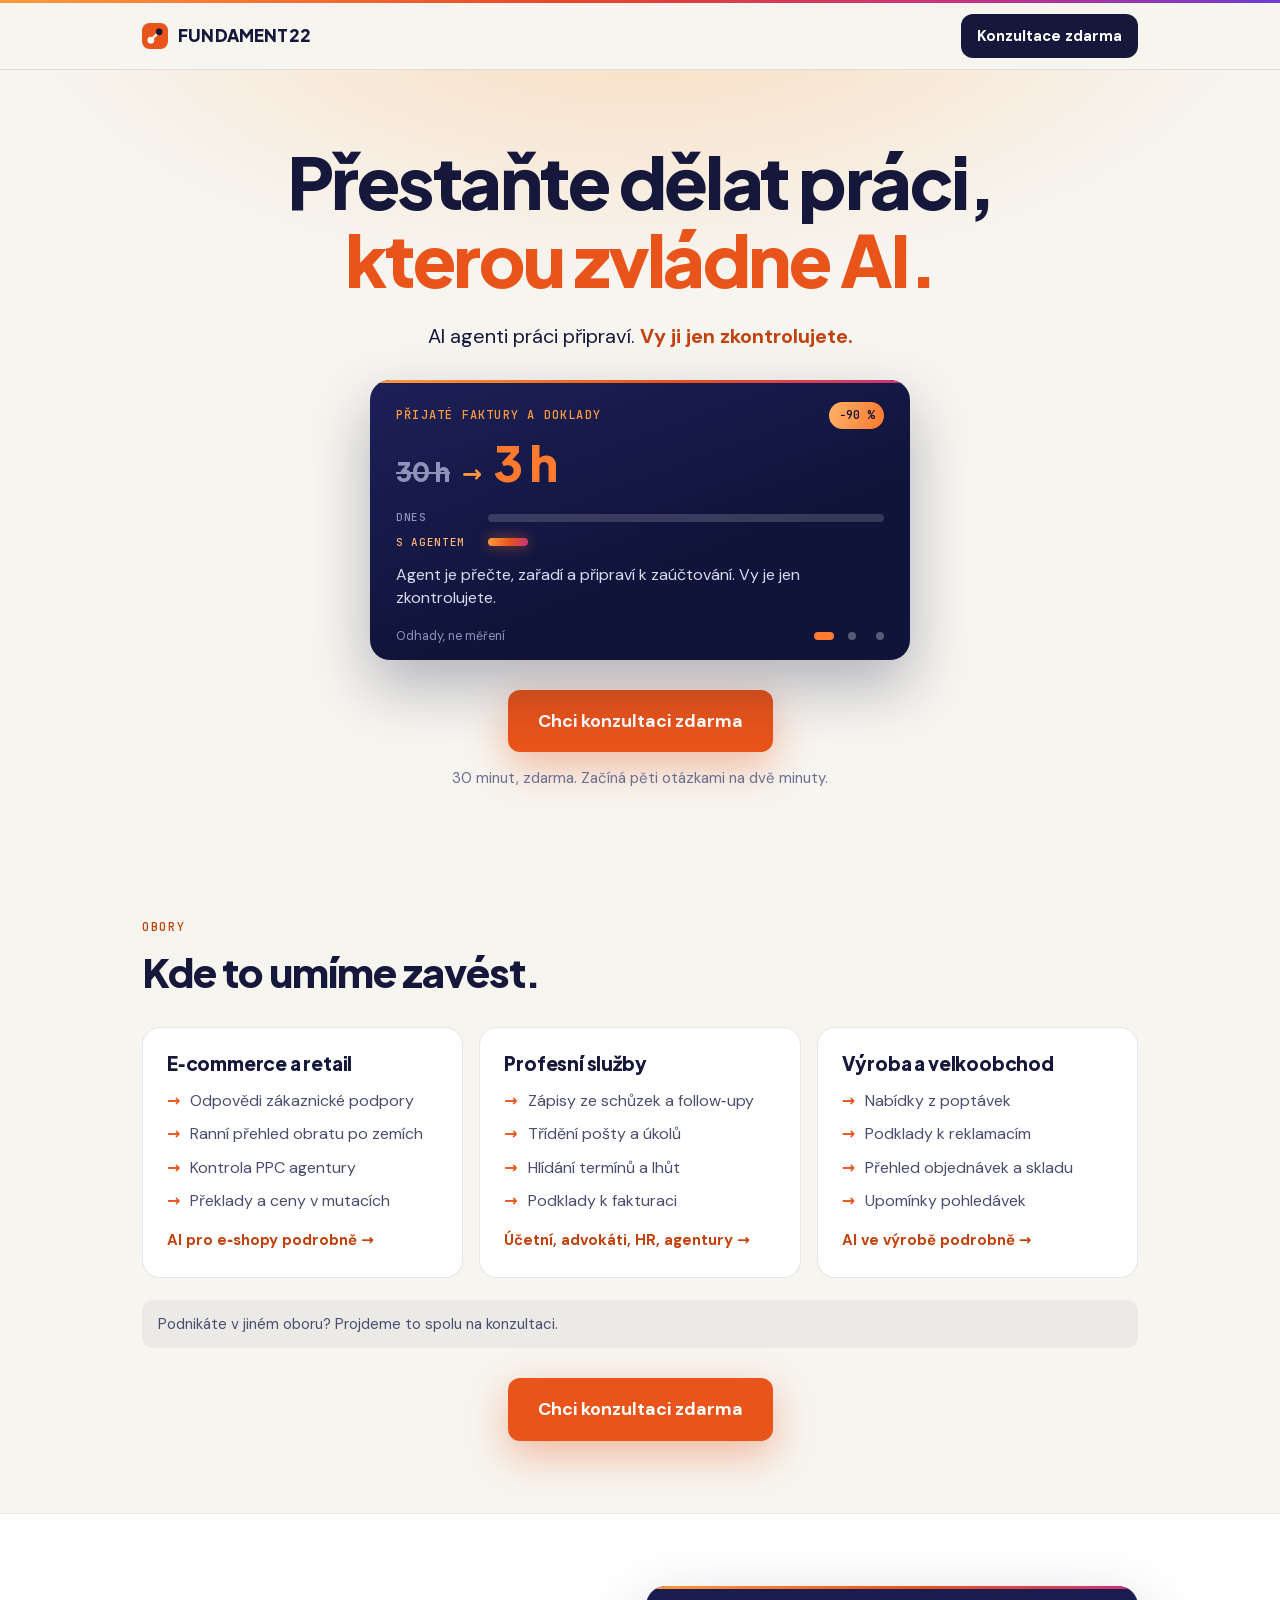
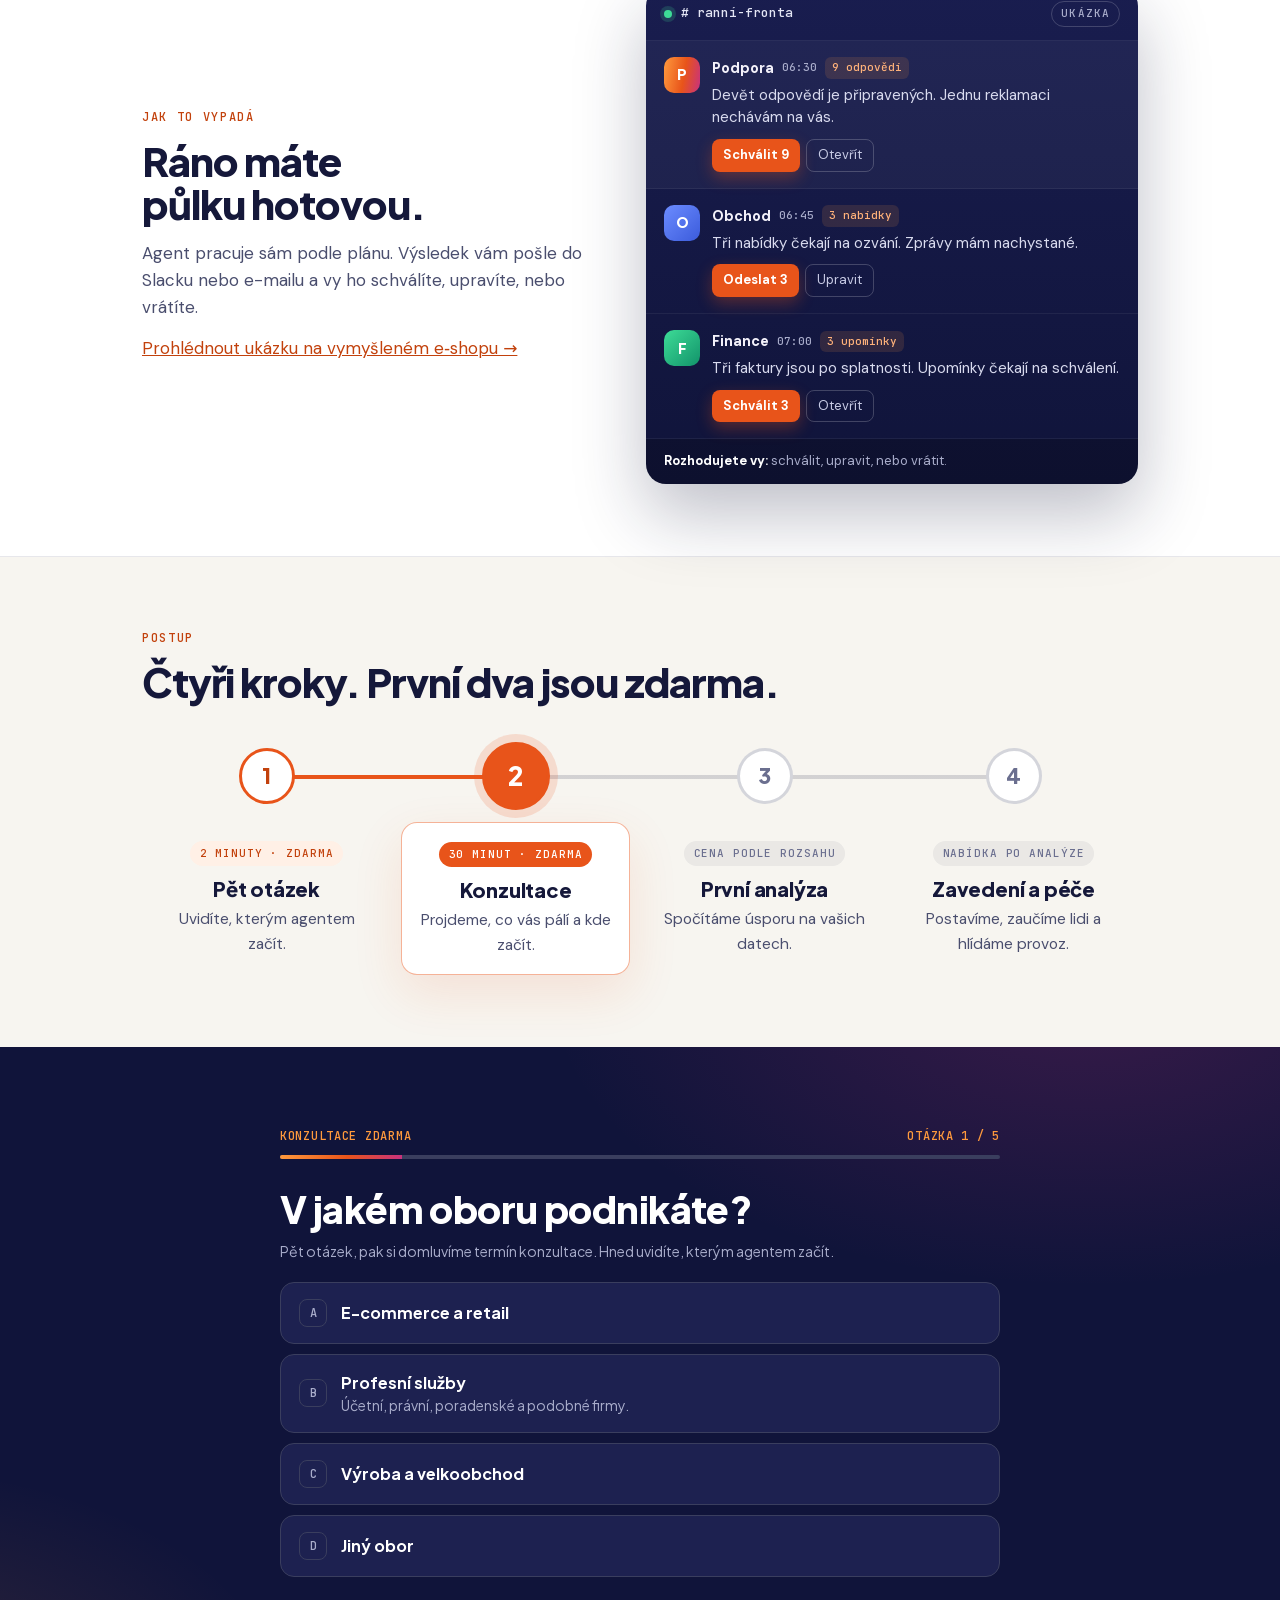
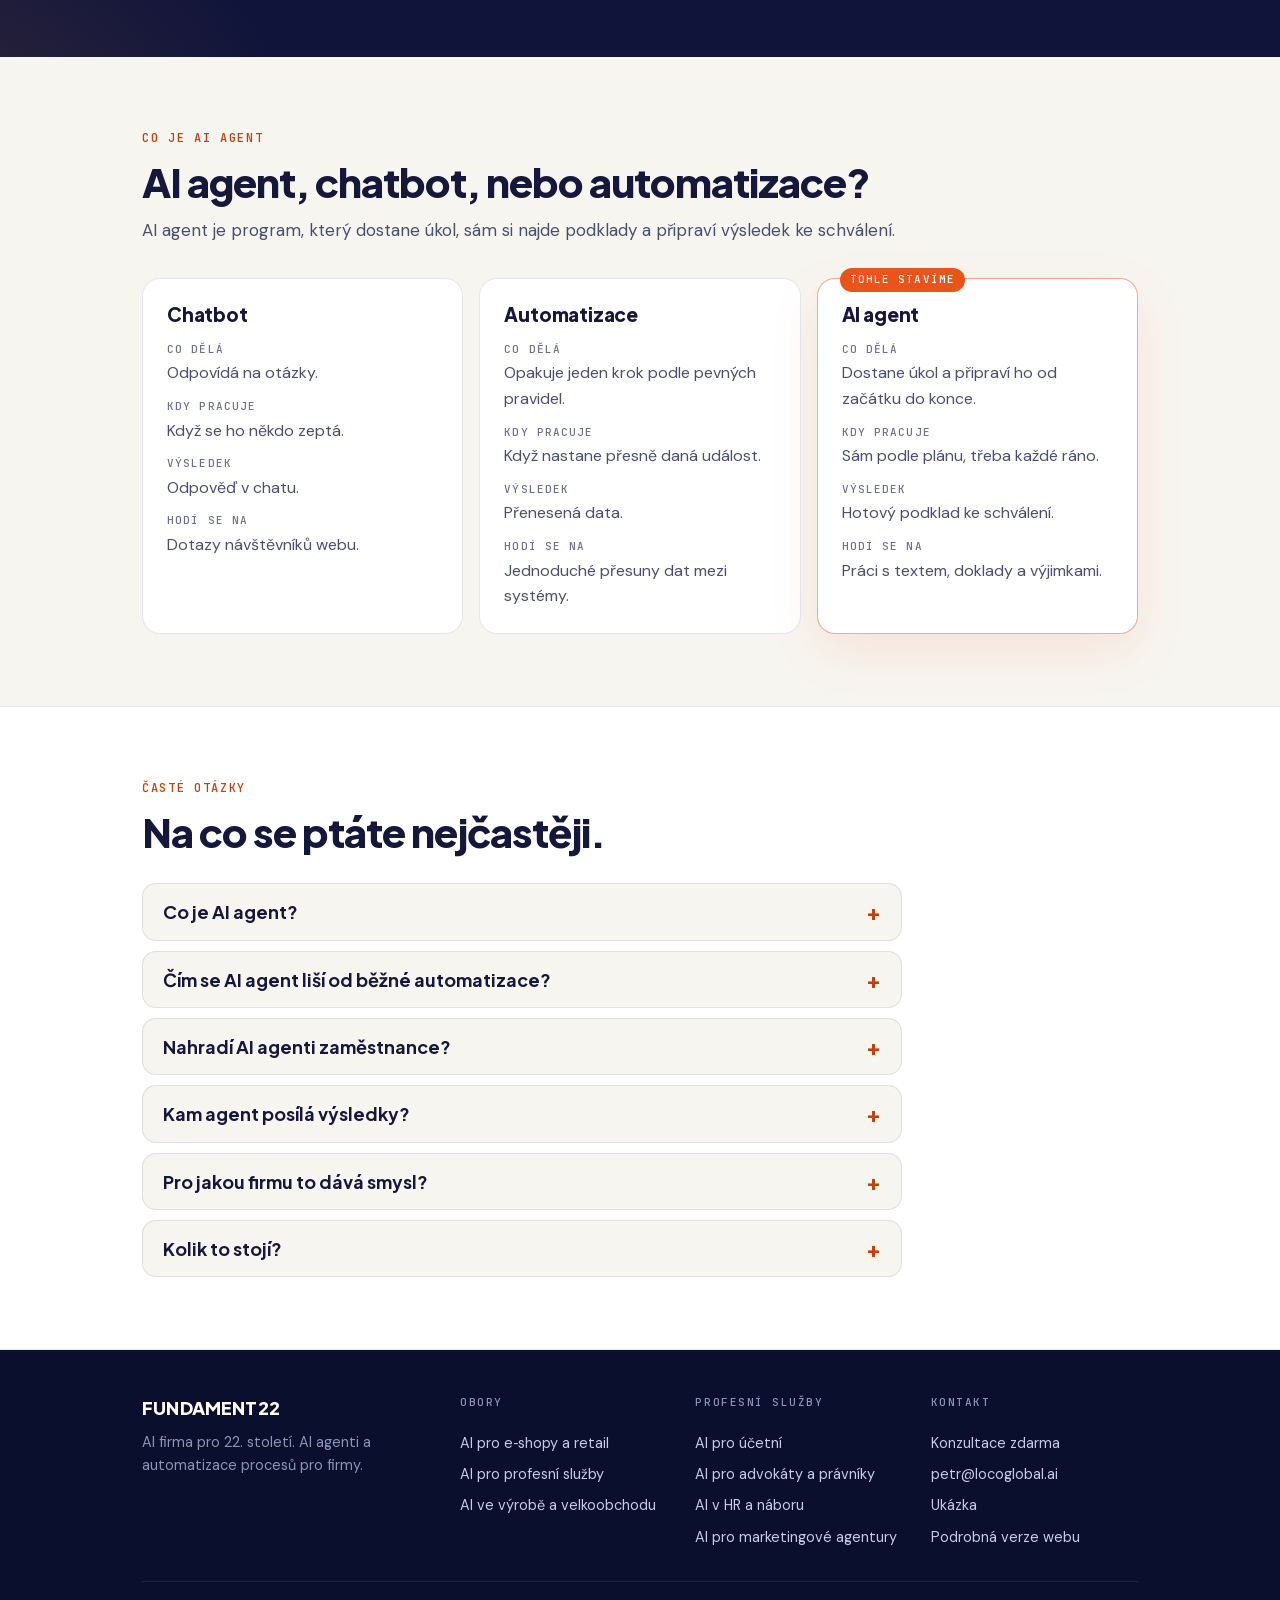
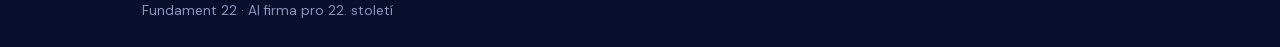
==== start/index.html @ 8aad5857 "start: hezčí box úspor, srovnání a časté otázky, vícesloupcová patička, bez poznámky u postupu Co-Au" ====
<!doctype html>
<html lang="cs">
<head>
<meta charset="utf-8">
<meta name="viewport" content="width=device-width, initial-scale=1">
<title>AI pro firmy: AI agenti a automatizace procesů | Fundament 22</title>
<meta name="description" content="Zavedeme AI do vaší firmy. AI agenti připraví doklady, odpovědi zákazníkům, reporty a upomínky, vy jen schvalujete. Konzultace 30 minut zdarma.">
<meta name="keywords" content="AI pro firmy, AI agenti, AI agenti pro firmy, AI automatizace, automatizace procesů, automatizace firemních procesů, zavedení AI do firmy, implementace AI, AI asistent, AI konzultace, umělá inteligence pro firmy">
<meta name="robots" content="noindex, nofollow">
<link rel="canonical" href="https://adamku8.github.io/fundament22/start/">
<meta property="og:type" content="website">
<meta property="og:locale" content="cs_CZ">
<meta property="og:site_name" content="Fundament 22">
<meta property="og:title" content="Přestaňte dělat práci, kterou zvládne AI — Fundament 22">
<meta property="og:description" content="Pět otázek a uvidíte tři agenty, kteří by u vás mohli běžet první. Konzultace 30 minut zdarma.">
<meta property="og:url" content="https://adamku8.github.io/fundament22/start/">
<meta property="og:image" content="https://adamku8.github.io/fundament22/assets/og-start.png">
<meta property="og:image:width" content="1200">
<meta property="og:image:height" content="630">
<meta name="twitter:card" content="summary_large_image">
<meta name="theme-color" content="#F7F5F0">
<link rel="icon" href="../assets/favicon.svg" type="image/svg+xml">
<link rel="apple-touch-icon" href="../assets/apple-touch-icon.png">
<link rel="preload" href="../assets/fonts/PlusJakartaSans-latin-ext-4.woff2" as="font" type="font/woff2" crossorigin>
<link rel="stylesheet" href="../assets/fonts.css">
<script type="application/ld+json">
{"@context":"https://schema.org","@graph":[
{"@type":"WebPage","name":"Fundament 22 — rutinu udělají AI agenti, vy schvalujete","url":"https://adamku8.github.io/fundament22/start/","inLanguage":"cs","isPartOf":{"@type":"WebSite","name":"Fundament 22","url":"https://adamku8.github.io/fundament22/"}},
{"@type":"Service","name":"AI agenti pro firmy","description":"Zapsané know-how firmy a AI agenti, kteří připravují práci ke schválení.","areaServed":"CZ","provider":{"@type":"Organization","name":"Fundament 22"},"offers":{"@type":"Offer","name":"Úvodní konzultace 30 minut","price":"0","priceCurrency":"CZK"}}
]}
</script>
<style>
:root{--bg:#F7F5F0;--ink:#15183A;--ink2:#4A4E6E;--ink3:#6B6F8F;--line:rgba(21,24,58,.10);--or:#E8541A;--or2:#C2410C;--dark:#10143A;--card:#fff;
--disp:'Plus Jakarta Sans',system-ui,sans-serif;--mono:'JetBrains Mono',ui-monospace,monospace;--grad:linear-gradient(100deg,#FF9A3D,#E8541A 55%,#C8327E)}
*{box-sizing:border-box}
html{scroll-behavior:smooth;-webkit-text-size-adjust:100%}
body{margin:0;background:var(--bg);color:var(--ink);font-family:'DM Sans',system-ui,sans-serif;font-size:17px;line-height:1.6;-webkit-font-smoothing:antialiased}
a{color:var(--or2)}
.wrap{max-width:1040px;margin:0 auto;padding:0 22px}
.eyebrow{font-family:var(--mono);font-size:12px;letter-spacing:.14em;text-transform:uppercase;color:var(--or2);margin:0 0 12px}
h1,h2,h3{font-family:var(--disp);font-weight:800;letter-spacing:-.025em;line-height:1.08;margin:0;text-wrap:balance}
h1{font-size:clamp(36px,6.4vw,64px)}
h2{font-size:clamp(28px,4vw,40px)}
h3{font-size:19px;letter-spacing:-.01em;line-height:1.25}
p{margin:0}
.top{position:sticky;top:0;z-index:20;background:rgba(247,245,240,.86);backdrop-filter:blur(14px);-webkit-backdrop-filter:blur(14px);border-bottom:1px solid var(--line)}
.top::before{content:"";display:block;height:3px;background:linear-gradient(90deg,#FF9A3D,#E8442A 45%,#C8327E 75%,#6D3BD6)}
.top .wrap{display:flex;align-items:center;justify-content:space-between;gap:12px;padding-top:11px;padding-bottom:11px}
.logo{display:flex;align-items:center;gap:10px;text-decoration:none;color:var(--ink);font-family:var(--disp);font-weight:800;font-size:17px;letter-spacing:.01em;white-space:nowrap}
.logo .ai{color:var(--or)}
.top .btn{white-space:nowrap}
@media(max-width:420px){.logo{font-size:15px;gap:8px}.top .btn.sm{padding:9px 13px;font-size:14px}}
@media(max-width:375px){.logo{font-size:14px;gap:7px}.logo svg{width:23px;height:23px}.top .btn.sm{padding:8px 11px;font-size:13.5px}}
@media(max-width:340px){.logo{font-size:13px}.logo svg{display:none}}
.btn{display:inline-block;font-family:inherit;font-weight:700;font-size:16px;text-decoration:none;border-radius:12px;padding:14px 22px;background:var(--or);color:#fff;box-shadow:0 10px 30px rgba(232,84,26,.28);transition:transform .2s,box-shadow .2s}
.btn:hover{transform:translateY(-2px);box-shadow:0 14px 40px rgba(232,84,26,.38);color:#fff}
.btn.sm{padding:10px 16px;font-size:15px;box-shadow:none;background:var(--ink)}
.btn.ghost{background:#fff;color:var(--ink);box-shadow:none;border:1px solid rgba(21,24,58,.16)}
a:focus-visible,button:focus-visible{outline:2px solid var(--or);outline-offset:3px;border-radius:8px}
section{padding:72px 0}
.hero{padding:72px 0 56px;text-align:center}
.hero h1 span{color:var(--or)}
.hero .lead{max-width:640px;margin:22px auto 0;font-size:19px;color:var(--ink2)}
.cta{display:flex;flex-wrap:wrap;gap:12px;justify-content:center;margin-top:30px}
.pills{display:flex;flex-wrap:wrap;gap:8px 22px;justify-content:center;list-style:none;padding:0;margin:26px 0 0;font-size:14.5px;color:var(--ink3)}
.pills li::before{content:"●";color:var(--or);font-size:9px;margin-right:8px;vertical-align:2px}
.split{display:grid;gap:36px;align-items:center}
@media(min-width:860px){.split{grid-template-columns:1fr 1.05fr}}
.sub{margin-top:14px;color:var(--ink2)}
.white{background:#fff;border-top:1px solid var(--line);border-bottom:1px solid var(--line)}
.queue{position:relative;background:linear-gradient(180deg,#191D4F,#10143A);color:#F3F1FA;border-radius:20px;overflow:hidden;box-shadow:0 30px 70px rgba(21,24,58,.28)}
.queue::before{content:"";position:absolute;inset:0 0 auto 0;height:3px;background:var(--grad)}
.queue .qh{display:flex;justify-content:space-between;align-items:center;gap:10px;padding:15px 18px 13px;border-bottom:1px solid rgba(255,255,255,.08);font-size:13px;color:#A9ADCB}
.queue .ch{display:flex;align-items:center;gap:9px;font-family:var(--mono);color:#E4E6F5}
.queue .ch i{width:8px;height:8px;border-radius:50%;background:#3DDC97;box-shadow:0 0 0 4px rgba(61,220,151,.18)}
.queue .st{font-family:var(--mono);font-size:11px;letter-spacing:.1em;text-transform:uppercase;border:1px solid rgba(255,255,255,.18);border-radius:999px;padding:3px 9px}
.queue .m{display:flex;gap:12px;padding:16px 18px;border-bottom:1px solid rgba(255,255,255,.06)}
.queue .m.hot{background:rgba(255,255,255,.04)}
.queue .mb{flex:1;min-width:0}
.queue .mh{display:flex;flex-wrap:wrap;align-items:center;gap:4px 8px}
.av{flex:none;width:36px;height:36px;border-radius:10px;background:var(--grad);display:grid;place-items:center;font-family:var(--disp);font-weight:800;font-size:14px;color:#fff}
.av.b{background:linear-gradient(135deg,#6C8CFF,#3B5BDB)}.av.g{background:linear-gradient(135deg,#3DDC97,#12936A)}
.queue b{font-size:14.5px}.queue time{font-family:var(--mono);font-size:11px;color:#A9ADCB}
.queue .chip{font-family:var(--mono);font-size:11px;color:#FFB27A;background:rgba(255,154,61,.13);border-radius:6px;padding:2px 7px}
.queue .m p{font-size:15px;line-height:1.5;color:#D9DBEF;margin-top:4px}
.queue .act{display:flex;flex-wrap:wrap;gap:6px;margin-top:10px}
.queue .ok{font-size:13px;font-weight:700;color:#fff;background:var(--or);border-radius:8px;padding:6px 11px;box-shadow:0 6px 16px rgba(232,84,26,.32)}
.queue .no{font-size:13px;color:#C9CCE6;border:1px solid rgba(255,255,255,.2);border-radius:8px;padding:5px 11px}
.queue .qf{padding:12px 18px;font-size:13px;color:#A9ADCB;background:rgba(0,0,0,.2)}
.queue .qf b{color:#fff;font-size:13px}
.queue.anim .m{opacity:0;transform:translateY(12px)}
.queue.anim.in .m{opacity:1;transform:none;transition:opacity .5s ease,transform .5s ease}
.queue.anim.in .m:nth-child(3){transition-delay:.3s}.queue.anim.in .m:nth-child(4){transition-delay:.6s}
.ob h3 a{color:inherit;text-decoration:none}.ob h3 a:hover{color:var(--or2)}
.ob .more{display:inline-block;margin-top:14px;font-weight:700;font-size:15px;text-decoration:none}
.grid3{display:grid;gap:16px;margin-top:34px}
@media(min-width:760px){.grid3{grid-template-columns:repeat(3,1fr)}}
.card{background:var(--card);border:1px solid var(--line);border-radius:18px;padding:24px}
.card .n{font-family:var(--mono);font-size:12px;letter-spacing:.12em;color:var(--or2);margin-bottom:10px}
.card p{margin-top:8px;font-size:16px;color:var(--ink2)}
.card .price{font-family:var(--disp);font-weight:800;font-size:22px;letter-spacing:-.02em;margin-top:12px;color:var(--ink)}
.card.hl{border-color:rgba(232,84,26,.5);box-shadow:0 18px 50px rgba(232,84,26,.10)}
.fit{display:grid;gap:16px;margin-top:30px}
@media(min-width:760px){.fit{grid-template-columns:1fr 1fr}}
.fit ul{list-style:none;padding:0;margin:12px 0 0;display:grid;gap:8px;font-size:16px;color:var(--ink2)}
.fit li{display:flex;gap:10px}.fit li::before{flex:none;font-weight:800}
.fit .yes li::before{content:"✓";color:#127552}.fit .nope li::before{content:"✕";color:#B3261E}
.demo{display:flex;flex-wrap:wrap;gap:18px 30px;align-items:center;justify-content:space-between}
.demo p{color:var(--ink2);margin-top:8px;max-width:560px}
.hero{background:radial-gradient(900px 420px at 50% -80px,rgba(255,154,61,.28),transparent 70%)}
.hero h1{font-size:clamp(38px,7vw,72px);letter-spacing:-.035em}
.hero .lead{font-size:20px;color:var(--ink)}
.hero .lead b{color:var(--or2)}
.free{display:inline-flex;align-items:center;gap:12px;margin-bottom:26px;padding:6px 18px 6px 6px;border-radius:999px;background:#fff;border:1px solid rgba(232,84,26,.35);box-shadow:0 8px 26px rgba(232,84,26,.14);font-weight:600;font-size:15.5px;color:var(--ink);text-decoration:none}
.free b{background:var(--or);color:#fff;border-radius:999px;padding:5px 13px;font-family:var(--mono);font-size:12px;letter-spacing:.12em;text-transform:uppercase}
.btn.big{font-size:18px;padding:17px 30px;box-shadow:0 14px 40px rgba(232,84,26,.38)}
.btn.white{background:#fff;color:var(--or2);box-shadow:0 10px 30px rgba(0,0,0,.18);white-space:nowrap}
.btn.white:hover{color:var(--or2)}
.flow{list-style:none;padding:0;margin:44px 0 0;display:grid;grid-template-columns:repeat(4,1fr);gap:0;position:relative}
.flow::before{content:"";position:absolute;left:12.5%;right:12.5%;top:27px;height:4px;border-radius:4px;background:linear-gradient(90deg,var(--or) 0,var(--or) 34%,rgba(21,24,58,.16) 34%)}
.flow li{position:relative;padding:0 10px;text-align:center}
.flow .dot{position:relative;z-index:1;display:grid;place-items:center;width:56px;height:56px;margin:0 auto 18px;border-radius:50%;background:#fff;border:3px solid rgba(21,24,58,.18);font-family:var(--disp);font-weight:800;font-size:21px;color:var(--ink3)}
.flow .free1 .dot{border-color:var(--or);color:var(--or2)}
.flow .main .dot{background:var(--or);border-color:var(--or);color:#fff;width:68px;height:68px;margin-top:-6px;margin-bottom:12px;font-size:26px;box-shadow:0 0 0 8px rgba(232,84,26,.16)}
.flow .tag{display:inline-block;font-family:var(--mono);font-size:11px;letter-spacing:.08em;text-transform:uppercase;color:var(--ink3);background:rgba(21,24,58,.06);border-radius:999px;padding:4px 10px;margin-bottom:10px}
.flow .free1 .tag{background:#FFF0E6;color:var(--or2)}
.flow .main .tag{background:var(--or);color:#fff}
.flow h3{font-size:20px}
.flow p{font-size:15.5px;color:var(--ink2);margin-top:6px}
.flow .main .fb{background:#fff;border:1px solid rgba(232,84,26,.45);border-radius:16px;padding:16px 14px;box-shadow:0 18px 50px rgba(232,84,26,.12)}
.flow li:not(.main) .fb{padding:16px 6px}
.flownote{margin-top:26px;text-align:center;font-weight:600;color:var(--ink2)}
@media(max-width:820px){
.flow{grid-template-columns:1fr;gap:18px;margin-top:32px}
.flow::before{left:27px;right:auto;top:28px;bottom:60px;width:4px;height:auto;background:linear-gradient(180deg,var(--or) 0,var(--or) 34%,rgba(21,24,58,.16) 34%)}
.flow li{display:flex;gap:16px;text-align:left;padding:0;align-items:flex-start}
.flow .dot,.flow .main .dot{flex:none;width:56px;height:56px;margin:0;font-size:21px}
.flow li:not(.main) .fb{padding:4px 0 0}
.flow .fb{flex:1}
}
.band{background:var(--or);color:#fff;padding:52px 0;background-image:linear-gradient(100deg,#FF8A2A,#E8541A 50%,#C8327E)}
.band .wrap{display:flex;flex-wrap:wrap;gap:22px 40px;align-items:center;justify-content:space-between}
.band h2{color:#fff;font-size:clamp(28px,4.4vw,44px)}
.band p{margin-top:10px;font-size:18px;max-width:560px;color:#FFE9DC}
.herostat{display:inline-flex;align-items:center;gap:14px;margin:26px auto 0;padding:14px 22px;border-radius:18px;background:var(--dark);color:#fff;text-decoration:none;box-shadow:0 18px 50px rgba(21,24,58,.22)}
.herostat .was,.uc .was{font-family:var(--disp);font-weight:800;color:#8E93BA;text-decoration:line-through;text-decoration-thickness:2px}
.herostat .was{font-size:28px}.herostat .arr{color:#FF9A3D;font-size:24px;font-weight:800}
.herostat .now{font-family:var(--disp);font-weight:800;font-size:44px;letter-spacing:-.03em;color:#FF7A2F;line-height:1}
.herostat .what{font-size:14px;line-height:1.35;color:#D9DBEF;text-align:left;border-left:1px solid rgba(255,255,255,.18);padding-left:14px}
.herostat .was,.herostat .now,.herostat .arr,.uc .nums span{white-space:nowrap}
@media(max-width:600px){.herostat{gap:10px;padding:12px 16px}.herostat .was{font-size:22px}.herostat .now{font-size:36px}.herostat .what{font-size:13px;padding-left:10px}}
.ucs{display:grid;gap:16px;margin-top:32px}
@media(min-width:640px){.ucs{grid-template-columns:1fr 1fr}}
@media(min-width:960px){.ucs{grid-template-columns:repeat(3,1fr)}}
.uc{background:#fff;border:1px solid var(--line);border-radius:18px;padding:22px}
.uc:first-child{border-color:rgba(232,84,26,.5);box-shadow:0 18px 50px rgba(232,84,26,.12)}
.uc .nums{display:flex;align-items:baseline;gap:10px;margin-top:12px}
.uc .was{font-size:22px;color:var(--ink3)}
.uc .arr{color:var(--or);font-weight:800;font-size:20px}
.uc .now{font-family:var(--disp);font-weight:800;font-size:40px;letter-spacing:-.03em;line-height:1;color:var(--or)}
.uc .per{font-family:var(--mono);font-size:11px;letter-spacing:.1em;text-transform:uppercase;color:var(--ink3);margin-left:2px}
.bars{position:relative;height:10px;margin:14px 0 12px}
.bars i{position:absolute;left:0;top:0;height:10px;border-radius:6px}
.bars .b1{width:100%;background:rgba(21,24,58,.10)}
.bars .b2{background:var(--or)}
.uc p{font-size:15.5px;color:var(--ink2)}
.est{margin-top:22px;font-size:15px;color:var(--ink2);background:rgba(21,24,58,.05);border-radius:12px;padding:12px 16px}
.est b{color:var(--ink)}
/* ---------- online analýza (formulář z FIREMNI AI) ---------- */
.az{background:var(--dark);color:#fff;padding:80px 0;background-image:radial-gradient(900px 500px at 85% -10%,rgba(200,50,126,.22),transparent 60%),radial-gradient(700px 420px at -10% 110%,rgba(255,154,61,.14),transparent 60%);scroll-margin-top:60px;
--line:#3a3e5e;--muted:#a9adcb;--soft:#d9dbef;--acard:#1d2150;--bg2:#15183a;--o1:#ff9a3d;font-family:var(--disp);font-size:16px;line-height:1.5}
.az .in{max-width:760px;margin:0 auto;padding:0 20px}
.az .hd{display:flex;justify-content:space-between;align-items:center;gap:10px;margin-bottom:10px}
.az .mono{font-family:var(--mono);letter-spacing:.06em;text-transform:uppercase;font-size:12px;color:var(--o1)}
.az .bar{height:4px;background:var(--line);border-radius:4px;overflow:hidden;margin:4px 0 28px}
.az .bar i{display:block;height:100%;width:0;background:var(--grad);transition:width .35s ease}
.az h2{font-size:clamp(26px,5.4vw,38px);line-height:1.15;margin:8px 0 10px;letter-spacing:-.015em;color:#fff}
.az h2:focus{outline:none}
.az h3{font-size:18px;margin:0 0 4px;font-weight:700;color:#fff}
.az p{margin:0 0 14px;color:var(--soft)}
.az .lead{font-size:18px;max-width:56ch}
.az .hint{color:var(--muted);font-size:14px}
.az .grad{background:var(--grad);-webkit-background-clip:text;background-clip:text;color:transparent}
.az .btn{appearance:none;border:0;cursor:pointer;font:inherit;font-weight:700;border-radius:12px;padding:15px 22px;min-height:52px;color:#fff;background:var(--grad);box-shadow:0 8px 28px rgba(232,84,26,.35)}
.az .btn:disabled{opacity:.4;cursor:not-allowed;box-shadow:none;transform:none}
.az .btn:focus-visible,.az .opt:focus-visible,.az input:focus-visible{outline:2px solid var(--o1);outline-offset:2px}
.az .row{display:flex;gap:10px;flex-wrap:wrap;align-items:center;margin-top:22px}
.az .pills{justify-content:flex-start;color:var(--muted);margin-top:22px}
.az .pills li::before{color:var(--o1)}
.az .opts{display:grid;gap:10px;margin-top:20px}
.az .opt{appearance:none;font:inherit;text-align:left;color:#fff;background:var(--acard);border:1px solid var(--line);border-radius:14px;padding:16px 18px;min-height:58px;cursor:pointer;display:flex;gap:14px;align-items:center;transition:border-color .15s}
.az .opt:hover{border-color:var(--o1)}
.az .opt[aria-pressed="true"]{border-color:var(--o1);background:#262a60}
.az .opt b{font-weight:700;display:block}
.az .opt small{color:var(--muted);font-size:14px;display:block}
.az .opt .k{flex:none;width:28px;height:28px;border-radius:8px;border:1px solid var(--line);display:grid;place-items:center;font-family:var(--mono);font-size:12px;color:var(--muted)}
.az .opt[aria-pressed="true"] .k{background:var(--grad);border-color:transparent;color:#fff}
.az .card{background:var(--acard);border:1px solid var(--line);border-radius:16px;padding:20px}
.az .verdict{border-left:4px solid var(--o1)}
.az .tasks{display:grid;gap:10px;margin:16px 0 0;padding:0;list-style:none}
.az .task{display:flex;gap:14px;align-items:flex-start;background:var(--bg2);border:1px solid var(--line);border-radius:14px;padding:14px 16px}
.az .task .n{flex:none;font-family:var(--mono);color:var(--o1);font-size:13px;padding-top:3px}
.az .task p{margin:0;font-size:15px}
.az .locked{position:relative;margin-top:10px}
.az .locked .blur{filter:blur(6px);opacity:.55;pointer-events:none;user-select:none;max-height:104px;overflow:hidden}
.az .locked .veil{position:absolute;inset:0;display:grid;place-items:center;text-align:center;padding:16px}
.az .veil span{background:rgba(16,20,58,.85);border:1px solid var(--line);border-radius:999px;padding:8px 14px;font-size:14px;font-weight:600}
.az form{display:grid;gap:12px;margin-top:14px}
.az label{display:grid;gap:6px;font-size:14px;color:var(--soft);font-weight:600}
.az input{font:inherit;font-size:16px;color:#fff;background:var(--bg2);border:1px solid var(--line);border-radius:12px;padding:14px;min-height:52px;width:100%}
.az input::placeholder{color:#6b6f8f}
.az .two{display:grid;gap:12px}
@media(min-width:620px){.az .two{grid-template-columns:1fr 1fr}.az .opts.c2{grid-template-columns:1fr 1fr}}
.az .err{color:#ff8f8f;font-size:14px;min-height:20px;margin:0}
.az .legal{font-size:12.5px;color:var(--muted);margin:0}
.az .slack{background:#0c0f2c;border:1px solid var(--line);border-radius:16px;overflow:hidden;margin-top:16px}
.az .slack .top{position:static;display:flex;justify-content:space-between;gap:8px;padding:12px 16px;border-bottom:1px solid var(--line);font-size:13px;color:var(--muted);background:none;backdrop-filter:none}
.az .slack .top::before{display:none}
.az .msg{display:flex;gap:12px;padding:14px 16px;border-bottom:1px solid rgba(58,62,94,.5)}
.az .msg:last-child{border-bottom:0}
.az .msg b{font-size:14px}
.az .msg time{font-family:var(--mono);font-size:11px;color:var(--muted);margin-left:8px}
.az .msg p{margin:2px 0 0;font-size:15px}
.az .note{border:1px dashed var(--o1);border-radius:12px;padding:12px 14px;font-size:14px;color:var(--soft);margin-top:14px}
.az .steps{counter-reset:s;display:grid;gap:10px;margin:14px 0 0;padding:0;list-style:none}
.az .steps li{counter-increment:s;display:flex;gap:12px;font-size:15px;color:var(--soft)}
.az .steps li::before{content:counter(s);flex:none;width:26px;height:26px;border-radius:50%;border:1px solid var(--o1);color:var(--o1);display:grid;place-items:center;font-family:var(--mono);font-size:12px}
.az a{color:var(--o1)}
.az .back{background:none;border:0;color:var(--muted);font:inherit;font-size:14px;cursor:pointer;padding:10px 0;margin-top:14px}
.az .fade{animation:azf .3s ease}
@keyframes azf{from{transform:translateY(8px)}to{transform:none}}
.az section{padding:0}.az section+section{margin-top:22px}
footer{background:#0B0F2E;color:#8E93BA;padding:28px 0;font-size:14px}
footer .wrap{display:flex;flex-wrap:wrap;gap:10px 24px;justify-content:space-between;align-items:center}
footer a{color:#C9CCE6}
.micro{margin-top:14px;font-size:15px;color:var(--ink3)}
.saves{max-width:540px;margin:28px auto 0;background:var(--dark);color:#fff;border-radius:20px;box-shadow:0 18px 50px rgba(21,24,58,.22);overflow:hidden;text-align:left}
.saves .track{display:flex;overflow-x:auto;scroll-snap-type:x mandatory;scrollbar-width:none;overscroll-behavior-x:contain}
.saves .track::-webkit-scrollbar{display:none}
.saves .slide{flex:0 0 100%;scroll-snap-align:start;padding:22px 26px 6px}
.saves .k{font-family:var(--mono);font-size:12px;letter-spacing:.1em;text-transform:uppercase;color:#FF9A3D}
.saves .nums{display:flex;align-items:baseline;gap:12px;margin-top:10px;white-space:nowrap}
.saves .was{font-family:var(--disp);font-weight:800;font-size:26px;color:#8E93BA;text-decoration:line-through;text-decoration-thickness:2px}
.saves .arr{color:#FF9A3D;font-size:24px;font-weight:800}
.saves .now{font-family:var(--disp);font-weight:800;font-size:48px;letter-spacing:-.03em;line-height:1;color:#FF7A2F}
.saves .per{font-family:var(--mono);font-size:11px;letter-spacing:.1em;text-transform:uppercase;color:#A9ADCB}
.saves .slide>p:last-child{margin-top:12px;font-size:16px;line-height:1.45;color:#D9DBEF}
.saves .foot{display:flex;align-items:center;justify-content:space-between;gap:12px;padding:6px 16px 10px 26px;font-size:12.5px;color:#8E93BA}
.saves .dots{display:flex}
.saves .dots button{appearance:none;border:0;background:none;padding:0;width:28px;height:28px;display:grid;place-items:center;cursor:pointer}
.saves .dots button::before{content:"";width:8px;height:8px;border-radius:8px;background:rgba(255,255,255,.3);transition:width .25s,background .25s}
.saves .dots button[aria-current="true"]::before{width:20px;background:#FF7A2F}
.saves .dots button:focus-visible{outline:2px solid #FF9A3D;outline-offset:-4px}
@media(max-width:600px){.saves{margin-top:22px}.saves .slide{padding:18px 20px 4px}.saves .was{font-size:22px}.saves .now{font-size:42px}.saves .slide>p:last-child{font-size:15.5px}.saves .foot{padding-left:20px}}
.ob ul{list-style:none;padding:0;margin:12px 0 0;display:grid;gap:8px;font-size:16px;color:var(--ink2)}
.ob li{display:flex;gap:10px}.ob li::before{content:"→";flex:none;color:var(--or);font-weight:800}
@media(max-width:759px){.ob{gap:12px;margin-top:22px}.ob .card{padding:18px 20px}.ob ul{gap:6px;font-size:15.5px}}
.az .verdict h2{font-size:clamp(22px,4.6vw,30px);margin:0 0 6px}
.az .cal{display:inline-block;text-decoration:none;color:#fff;margin-top:6px}
@media(max-width:639px){
.ucs{gap:0;margin-top:22px;background:#fff;border:1px solid var(--line);border-radius:18px;padding:2px 18px}
.uc,.uc:first-child{display:grid;grid-template-columns:1fr auto;align-items:center;gap:8px 12px;padding:14px 0;border:0;border-bottom:1px solid var(--line);border-radius:0;box-shadow:none;background:none}
.uc:last-child{border-bottom:0}
.uc h3{font-size:16px}
.uc .nums{margin:0;gap:6px;justify-content:flex-end;flex-wrap:wrap}
.uc .was{font-size:15px}.uc .arr{font-size:14px}.uc .now{font-size:24px}
.uc .per{flex-basis:100%;text-align:right;margin:0;font-size:10px}
.uc .bars{grid-column:1/-1;margin:0;height:6px}.uc .bars i{height:6px}
.uc p{display:none}
}
@media(max-width:600px){section{padding:44px 0}.hero{padding:40px 0 40px}.btn{width:100%;text-align:center}.top .btn{width:auto}.az{padding:44px 0 52px}.az .cal{width:100%;text-align:center}
.free{margin-bottom:20px}.flow{gap:14px;margin-top:26px}.flownote{margin-top:20px}.queue .m{padding:12px 16px}.az .bar{margin-bottom:20px}}
@media(prefers-reduced-motion:reduce){*{animation:none!important;transition:none!important}html{scroll-behavior:auto}}
.saves{position:relative;background:linear-gradient(160deg,#1C2058 0%,#10143A 62%);box-shadow:0 26px 60px rgba(21,24,58,.3)}
.saves::before{content:"";position:absolute;inset:0 0 auto 0;height:3px;background:var(--grad);z-index:1}
.saves .sh{display:flex;justify-content:space-between;align-items:center;gap:10px}
.saves .pct{flex:none;font-family:var(--mono);font-size:12px;font-weight:700;color:#10143A;background:linear-gradient(100deg,#FFB067,#FF7A2F);border-radius:999px;padding:4px 10px;white-space:nowrap}
.saves .tb{display:grid;gap:7px;margin-top:16px}
.saves .br{display:grid;grid-template-columns:82px 1fr;align-items:center;gap:10px;font-family:var(--mono);font-size:11px;letter-spacing:.06em;text-transform:uppercase;color:#8E93BA}
.saves .br i{display:block;height:8px;border-radius:8px;background:rgba(255,255,255,.16)}
.saves .br.on{color:#FFB27A}
.saves .br.on i{background:var(--grad);box-shadow:0 0 14px rgba(255,122,47,.5)}
.cmp{display:grid;gap:16px;margin-top:34px}
@media(min-width:760px){.cmp{grid-template-columns:repeat(3,1fr)}}
.cmp .card{position:relative}
.cmp dl{margin:14px 0 0;display:grid;gap:12px}
.cmp dt{font-family:var(--mono);font-size:11px;letter-spacing:.1em;text-transform:uppercase;color:var(--ink3)}
.cmp dd{margin:2px 0 0;font-size:16px;color:var(--ink2)}
.cmp .pick{position:absolute;top:-11px;left:22px;font-family:var(--mono);font-size:11px;letter-spacing:.1em;text-transform:uppercase;color:#fff;background:var(--or);border-radius:999px;padding:3px 10px}
.faq{max-width:760px;margin:30px 0 0;display:grid;gap:10px}
.faq details{background:var(--bg);border:1px solid var(--line);border-radius:14px;padding:0 20px}
.faq summary{cursor:pointer;font-family:var(--disp);font-weight:700;font-size:18px;line-height:1.3;padding:16px 0;list-style:none;display:flex;justify-content:space-between;gap:12px}
.faq summary::-webkit-details-marker{display:none}
.faq summary::after{content:"+";flex:none;color:var(--or2);font-size:22px;line-height:1}
.faq details[open] summary::after{content:"–"}
.faq details p{margin:0 0 18px;color:var(--ink2)}
footer{padding:44px 0 26px;font-size:14.5px}
footer .wrap{display:block}
footer a{text-decoration:none}footer a:hover{color:#fff;text-decoration:underline}
.fcols{display:grid;gap:28px}
@media(min-width:640px){.fcols{grid-template-columns:1fr 1fr}}
@media(min-width:900px){.fcols{grid-template-columns:1.4fr 1fr 1fr 1fr}}
.fbrand b{font-family:var(--disp);font-weight:800;font-size:18px;letter-spacing:.01em;color:#fff}
.fbrand p{margin-top:8px;max-width:300px}
footer h4{font-family:var(--mono);font-size:11px;letter-spacing:.14em;text-transform:uppercase;color:#8E93BA;margin:0 0 12px;font-weight:400}
footer nav{display:grid;gap:8px;align-content:start}
.fbot{display:flex;flex-wrap:wrap;gap:8px 24px;justify-content:space-between;margin-top:32px;padding-top:18px;border-top:1px solid rgba(255,255,255,.08);font-size:13.5px}
</style>
</head>
<body>
<header class="top"><div class="wrap">
<a class="logo" href="../" aria-label="FUNDAMENT22"><svg viewBox="0 0 28 28" width="26" height="26" aria-hidden="true"><rect width="28" height="28" rx="8" fill="#E8541A"/><path d="M9.5 18.5L18.5 9.5" stroke="#fff" stroke-width="2.6" stroke-linecap="round"/><circle cx="9.5" cy="18.5" r="3.6" fill="#fff"/><circle cx="18.5" cy="9.5" r="3.6" fill="#15183A"/></svg><span>FUNDAMENT22</span></a>
<a class="btn sm" href="#analyza">Konzultace zdarma</a>
</div></header>

<main>
<section class="hero"><div class="wrap">
<h1>Přestaňte dělat práci,<br><span>kterou zvládne AI.</span></h1>
<p class="lead">AI agenti práci připraví. <b>Vy ji jen zkontrolujete.</b></p>
<div class="saves" id="saves" role="region" aria-roledescription="karusel" aria-label="Tři příklady úspory času">
<div class="track">
<article class="slide" aria-label="Příklad 1 ze 3"><div class="sh"><p class="k">Přijaté faktury a doklady</p><span class="pct">−90 %</span></div>
<div class="nums"><span class="was">30 h</span><span class="arr">→</span><span class="now">3 h</span></div>
<div class="tb" aria-hidden="true"><div class="br"><span>dnes</span><i></i></div><div class="br on"><span>s agentem</span><i style="width:10%"></i></div></div>
<p>Agent je přečte, zařadí a připraví k zaúčtování. Vy je jen zkontrolujete.</p></article>
<article class="slide" aria-label="Příklad 2 ze 3"><div class="sh"><p class="k">Dotazy zákazníků e‑shopu</p><span class="pct">−60 %</span></div>
<div class="nums"><span class="was">15 h</span><span class="arr">→</span><span class="now">6 h</span><span class="per">týdně</span></div>
<div class="tb" aria-hidden="true"><div class="br"><span>dnes</span><i></i></div><div class="br on"><span>s agentem</span><i style="width:40%"></i></div></div>
<p>U každého dotazu čeká odpověď s údaji z objednávky. Stačí ji schválit.</p></article>
<article class="slide" aria-label="Příklad 3 ze 3"><div class="sh"><p class="k">Odpovědi na poptávky</p><span class="pct">−63 %</span></div>
<div class="nums"><span class="was">8 h</span><span class="arr">→</span><span class="now">3 h</span><span class="per">týdně</span></div>
<div class="tb" aria-hidden="true"><div class="br"><span>dnes</span><i></i></div><div class="br on"><span>s agentem</span><i style="width:37.5%"></i></div></div>
<p>Návrh odpovědi čeká připravený. Odpovíte týž den, ne za dva tři dny.</p></article>
</div>
<div class="foot"><span>Odhady, ne měření</span><div class="dots"><button type="button" aria-label="Příklad 1" aria-current="true"></button><button type="button" aria-label="Příklad 2" aria-current="false"></button><button type="button" aria-label="Příklad 3" aria-current="false"></button></div></div>
</div>
<div class="cta"><a class="btn big" href="#analyza">Chci konzultaci zdarma</a></div>
<p class="micro">30 minut, zdarma. Začíná pěti otázkami na dvě minuty.</p>
</div></section>

<section id="obory"><div class="wrap">
<p class="eyebrow">Obory</p>
<h2>Kde to umíme zavést.</h2>
<div class="grid3 ob">
<article class="card"><h3><a href="https://fundament22.com/ai-pro-e-shopy/">E‑commerce a retail</a></h3><ul>
<li>Odpovědi zákaznické podpory</li><li>Ranní přehled obratu po zemích</li><li>Kontrola PPC agentury</li><li>Překlady a ceny v mutacích</li></ul><a class="more" href="https://fundament22.com/ai-pro-e-shopy/">AI pro e‑shopy podrobně →</a></article>
<article class="card"><h3><a href="https://fundament22.com/ai-pro-profesni-sluzby/">Profesní služby</a></h3><ul>
<li>Zápisy ze schůzek a follow‑upy</li><li>Třídění pošty a úkolů</li><li>Hlídání termínů a lhůt</li><li>Podklady k fakturaci</li></ul><a class="more" href="https://fundament22.com/ai-pro-profesni-sluzby/">Účetní, advokáti, HR, agentury →</a></article>
<article class="card"><h3><a href="https://fundament22.com/ai-ve-vyrobe-a-velkoobchodu/">Výroba a velkoobchod</a></h3><ul>
<li>Nabídky z poptávek</li><li>Podklady k reklamacím</li><li>Přehled objednávek a skladu</li><li>Upomínky pohledávek</li></ul><a class="more" href="https://fundament22.com/ai-ve-vyrobe-a-velkoobchodu/">AI ve výrobě podrobně →</a></article>
</div>
<p class="est">Podnikáte v jiném oboru? Projdeme to spolu na konzultaci.</p>
<div class="cta"><a class="btn big" href="#analyza">Chci konzultaci zdarma</a></div>
</div></section>

<section class="white"><div class="wrap split">
<div>
<p class="eyebrow">Jak to vypadá</p>
<h2>Ráno máte půlku hotovou.</h2>
<p class="sub">Agent pracuje sám podle plánu. Výsledek vám pošle do Slacku nebo e-mailu a vy ho schválíte, upravíte, nebo vrátíte.</p>
<p class="sub"><a href="../demo/">Prohlédnout ukázku na vymyšleném e‑shopu →</a></p>
</div>
<div class="queue" aria-label="Ukázka ranních zpráv od agentů">
<div class="qh"><span class="ch"><i></i># ranní-fronta</span><span class="st">ukázka</span></div>
<div class="m hot"><div class="av">P</div><div class="mb"><div class="mh"><b>Podpora</b><time>06:30</time><span class="chip">9 odpovědí</span></div><p>Devět odpovědí je připravených. Jednu reklamaci nechávám na vás.</p><div class="act"><span class="ok">Schválit 9</span><span class="no">Otevřít</span></div></div></div>
<div class="m"><div class="av b">O</div><div class="mb"><div class="mh"><b>Obchod</b><time>06:45</time><span class="chip">3 nabídky</span></div><p>Tři nabídky čekají na ozvání. Zprávy mám nachystané.</p><div class="act"><span class="ok">Odeslat 3</span><span class="no">Upravit</span></div></div></div>
<div class="m"><div class="av g">F</div><div class="mb"><div class="mh"><b>Finance</b><time>07:00</time><span class="chip">3 upomínky</span></div><p>Tři faktury jsou po splatnosti. Upomínky čekají na schválení.</p><div class="act"><span class="ok">Schválit 3</span><span class="no">Otevřít</span></div></div></div>
<div class="qf"><b>Rozhodujete vy:</b> schválit, upravit, nebo vrátit.</div>
</div>
</div></section>

<section id="postup"><div class="wrap">
<p class="eyebrow">Postup</p>
<h2>Čtyři kroky. První dva jsou zdarma.</h2>
<ol class="flow">
<li class="free1"><span class="dot">1</span><div class="fb"><span class="tag">2 minuty · zdarma</span><h3>Pět otázek</h3><p>Uvidíte, kterým agentem začít.</p></div></li>
<li class="main"><span class="dot">2</span><div class="fb"><span class="tag">30 minut · zdarma</span><h3>Konzultace</h3><p>Projdeme, co vás pálí a kde začít.</p></div></li>
<li><span class="dot">3</span><div class="fb"><span class="tag">cena podle rozsahu</span><h3>První analýza</h3><p>Spočítáme úsporu na vašich datech.</p></div></li>
<li><span class="dot">4</span><div class="fb"><span class="tag">nabídka po analýze</span><h3>Zavedení a péče</h3><p>Postavíme, zaučíme lidi a hlídáme provoz.</p></div></li>
</ol>
</div></section>

<section class="az" id="analyza"><div class="in">
<div class="hd"><span class="mono" id="hdLeft"></span><span class="mono" id="stepLabel"></span></div>
<div class="bar" aria-hidden="true"><i id="bar"></i></div>
<div id="app" aria-live="polite"></div>
<noscript><p>Formulář potřebuje zapnutý JavaScript. Můžete nám také napsat na <a href="mailto:petr@locoglobal.ai">petr@locoglobal.ai</a>.</p></noscript>
</div></section>

<section id="co-je-ai-agent"><div class="wrap">
<p class="eyebrow">Co je AI agent</p>
<h2>AI agent, chatbot, nebo automatizace?</h2>
<p class="sub">AI agent je program, který dostane úkol, sám si najde podklady a připraví výsledek ke schválení.</p>
<div class="cmp">
<article class="card"><h3>Chatbot</h3><dl>
<div><dt>Co dělá</dt><dd>Odpovídá na otázky.</dd></div>
<div><dt>Kdy pracuje</dt><dd>Když se ho někdo zeptá.</dd></div>
<div><dt>Výsledek</dt><dd>Odpověď v chatu.</dd></div>
<div><dt>Hodí se na</dt><dd>Dotazy návštěvníků webu.</dd></div></dl></article>
<article class="card"><h3>Automatizace</h3><dl>
<div><dt>Co dělá</dt><dd>Opakuje jeden krok podle pevných pravidel.</dd></div>
<div><dt>Kdy pracuje</dt><dd>Když nastane přesně daná událost.</dd></div>
<div><dt>Výsledek</dt><dd>Přenesená data.</dd></div>
<div><dt>Hodí se na</dt><dd>Jednoduché přesuny dat mezi systémy.</dd></div></dl></article>
<article class="card hl"><span class="pick">Tohle stavíme</span><h3>AI agent</h3><dl>
<div><dt>Co dělá</dt><dd>Dostane úkol a připraví ho od začátku do konce.</dd></div>
<div><dt>Kdy pracuje</dt><dd>Sám podle plánu, třeba každé ráno.</dd></div>
<div><dt>Výsledek</dt><dd>Hotový podklad ke schválení.</dd></div>
<div><dt>Hodí se na</dt><dd>Práci s textem, doklady a výjimkami.</dd></div></dl></article>
</div>
</div></section>

<section class="white" id="otazky"><div class="wrap">
<p class="eyebrow">Časté otázky</p>
<h2>Na co se ptáte nejčastěji.</h2>
<div class="faq">
<details><summary>Co je AI agent?</summary><p>Program, který dostane úkol, sám si najde podklady ve vašich systémech, připraví výsledek a pošle ho ke schválení. Nečeká na otázku jako chatbot, pracuje sám podle plánu.</p></details>
<details><summary>Čím se AI agent liší od běžné automatizace?</summary><p>Běžná automatizace opakuje jeden krok podle pevných pravidel. Agent si poradí i s textem a výjimkami: přečte e‑mail nebo doklad, navrhne, co s ním, a nejasné případy nechá na člověku.</p></details>
<details><summary>Nahradí AI agenti zaměstnance?</summary><p>Ne. Agent práci připraví a člověk ji zkontroluje a schválí. Lidem ubude rutina a zbude jim čas na práci, kde je potřeba úsudek.</p></details>
<details><summary>Kam agent posílá výsledky?</summary><p>Do Slacku nebo e‑mailu. Tam je schválíte, upravíte, nebo vrátíte.</p></details>
<details><summary>Pro jakou firmu to dává smysl?</summary><p>Pro firmu, kde se každý týden opakuje stejná ruční práce: doklady, dotazy zákazníků, nabídky, reporty nebo upomínky. Jestli je to váš případ, zjistíte na konzultaci.</p></details>
<details><summary>Kolik to stojí?</summary><p>Úvodní konzultace na 30 minut je zdarma. První analýza má cenu podle rozsahu a nabídku na zavedení dostanete až po ní.</p></details>
</div>
<script type="application/ld+json">
{"@context": "https://schema.org", "@type": "FAQPage", "mainEntity": [{"@type": "Question", "name": "Co je AI agent?", "acceptedAnswer": {"@type": "Answer", "text": "Program, který dostane úkol, sám si najde podklady ve vašich systémech, připraví výsledek a pošle ho ke schválení. Nečeká na otázku jako chatbot, pracuje sám podle plánu."}}, {"@type": "Question", "name": "Čím se AI agent liší od běžné automatizace?", "acceptedAnswer": {"@type": "Answer", "text": "Běžná automatizace opakuje jeden krok podle pevných pravidel. Agent si poradí i s textem a výjimkami: přečte e‑mail nebo doklad, navrhne, co s ním, a nejasné případy nechá na člověku."}}, {"@type": "Question", "name": "Nahradí AI agenti zaměstnance?", "acceptedAnswer": {"@type": "Answer", "text": "Ne. Agent práci připraví a člověk ji zkontroluje a schválí. Lidem ubude rutina a zbude jim čas na práci, kde je potřeba úsudek."}}, {"@type": "Question", "name": "Kam agent posílá výsledky?", "acceptedAnswer": {"@type": "Answer", "text": "Do Slacku nebo e‑mailu. Tam je schválíte, upravíte, nebo vrátíte."}}, {"@type": "Question", "name": "Pro jakou firmu to dává smysl?", "acceptedAnswer": {"@type": "Answer", "text": "Pro firmu, kde se každý týden opakuje stejná ruční práce: doklady, dotazy zákazníků, nabídky, reporty nebo upomínky. Jestli je to váš případ, zjistíte na konzultaci."}}, {"@type": "Question", "name": "Kolik to stojí?", "acceptedAnswer": {"@type": "Answer", "text": "Úvodní konzultace na 30 minut je zdarma. První analýza má cenu podle rozsahu a nabídku na zavedení dostanete až po ní."}}]}
</script>
</div></section>
</main>

<footer><div class="wrap">
<div class="fcols">
<div class="fbrand"><b>FUNDAMENT22</b><p>AI firma pro 22. století. AI agenti a automatizace procesů pro firmy.</p></div>
<nav aria-label="Obory"><h4>Obory</h4><a href="https://fundament22.com/ai-pro-e-shopy/">AI pro e‑shopy a retail</a><a href="https://fundament22.com/ai-pro-profesni-sluzby/">AI pro profesní služby</a><a href="https://fundament22.com/ai-ve-vyrobe-a-velkoobchodu/">AI ve výrobě a velkoobchodu</a></nav>
<nav aria-label="Profesní služby"><h4>Profesní služby</h4><a href="https://fundament22.com/ai-pro-ucetni/">AI pro účetní</a><a href="https://fundament22.com/ai-pro-advokaty/">AI pro advokáty a právníky</a><a href="https://fundament22.com/ai-v-hr/">AI v HR a náboru</a><a href="https://fundament22.com/ai-pro-marketingove-agentury/">AI pro marketingové agentury</a></nav>
<nav aria-label="Kontakt"><h4>Kontakt</h4><a href="#analyza">Konzultace zdarma</a><a href="mailto:petr@locoglobal.ai">petr@locoglobal.ai</a><a href="../demo/">Ukázka</a><a href="../">Podrobná verze webu</a></nav>
</div>
<div class="fbot"><span>Fundament 22 · AI firma pro 22. století</span><span></span></div>
</div></footer>
<script>
/* Posuvník tří příkladů úspory: sám se posouvá, po doteku nebo kliknutí zůstane stát. */
(function(){
  const box=document.getElementById("saves"); if(!box) return;
  const tr=box.querySelector(".track"), dots=[...box.querySelectorAll(".dots button")];
  let i=0, timer=null, hover=false;
  const go=(n,smooth)=>{ i=(n+dots.length)%dots.length; tr.scrollTo({left:i*tr.clientWidth,behavior:smooth?"smooth":"auto"}); };
  const sync=()=>{ i=Math.round(tr.scrollLeft/tr.clientWidth); dots.forEach((d,k)=>d.setAttribute("aria-current",String(k===i))); };
  const stop=()=>{ clearInterval(timer); timer=null; box.dataset.stopped="1"; };
  tr.addEventListener("scroll",()=>requestAnimationFrame(sync),{passive:true});
  dots.forEach((d,k)=>d.addEventListener("click",()=>{ stop(); go(k,true); }));
  ["pointerdown","touchstart","keydown","focusin"].forEach(e=>box.addEventListener(e,stop,{passive:true}));
  box.addEventListener("mouseenter",()=>hover=true); box.addEventListener("mouseleave",()=>hover=false);
  addEventListener("resize",()=>go(i,false));
  if(!matchMedia("(prefers-reduced-motion: reduce)").matches)
    timer=setInterval(()=>{ if(!hover && !document.hidden) go(i+1,true); },4500);
})();
/* Ranní fronta: zprávy naskočí postupně, když se ukázka dostane na obrazovku. */
(function(){
  var q=document.querySelectorAll(".queue");
  if(!q.length || !("IntersectionObserver" in window) || matchMedia("(prefers-reduced-motion: reduce)").matches) return;
  var io=new IntersectionObserver(function(es){ es.forEach(function(e){ if(e.isIntersecting){ e.target.classList.add("in"); io.unobserve(e.target); } }); },{threshold:.35});
  q.forEach(function(el){ el.classList.add("anim"); io.observe(el); });
})();
(function(){
/* ============================================================
   NASTAVENÍ — značka, kontakt a cíl formuláře se mění jen tady
   ============================================================ */
const CONFIG = {
  brand: "Fundament 22",
  brandSub: "mozek + agenti",
  contactName: "Petr Sedláček",
  contactEmail: "petr@locoglobal.ai",
  // Kam se odešle kontakt (POST, JSON). Prázdné = prototyp, nic se neodesílá.
  submitUrl: "",
  // Správce osobních údajů — doplnit před spuštěním.
  // Kalendář pro výběr termínu konzultace (stejný odkaz jako v podrobné verzi webu).
  calendarUrl: "https://calendar.app.google/v39ka3uchSRSSG2AA",
  privacyText: "Kontakt použijeme jen k domluvě konzultace.",
  privacyUrl: ""
};

/* ---------- Katalog agentů podle oboru (texty zpráv jsou ukázková data) ---------- */
const CATALOG = {
  ecom:[
    {pain:"Agentura posílá reporty, které neumíme ověřit", name:"Týdenní kontrola PPC agentury", desc:"Každé pondělí porovná výsledky kampaní s cíli a připraví otázky pro agenturu.", agent:"Kampaně", time:"07:00", msg:"Kampaň na Slovensku utrácí třetí den bez objednávek. Připravil jsem čtyři otázky pro agenturu."},
    {pain:"Podpora nestíhá odpovídat", name:"Návrhy odpovědí zákaznické podpory", desc:"V helpdesku čeká připravená odpověď s údaji z objednávky. Vy ji schválíte nebo upravíte.", agent:"Podpora", time:"06:30", msg:"K novým dotazům mám připravené odpovědi. Jednu reklamaci jsem předal člověku bez návrhu."},
    {pain:"Ráno nevíme, jak včera dopadl prodej", name:"Ranní přehled obratu po zemích", desc:"Včerejší obrat po zemích proti minulému týdnu a co z toho stojí za pozornost.", agent:"Přehled", time:"06:00", msg:"Včerejší obrat po zemích je hotový. Dvě země jsou výrazně pod minulým týdnem."},
    {pain:"V mutacích jsou chyby v překladech a cenách", name:"Kontrola chybějících překladů a cen", desc:"Projde mutace a najde chybějící texty, špatné měny a nesedící ceny.", agent:"Mutace", time:"03:00", msg:"Ve dvou mutacích chybí překlad nových produktů. Návrh překladu je hotový."}
  ],
  services:[
    {pain:"Zápisy ze schůzek a follow-upy se dělají pozdě", name:"Zápis ze schůzky a návrh follow-upu", desc:"Ze schůzky připraví zápis, úkoly a návrh e-mailu klientovi.", agent:"Schůzky", time:"06:30", msg:"Zápisy ze včerejších schůzek jsou hotové. Follow-upy čekají jako koncepty."},
    {pain:"Pošta a úkoly se ztrácejí", name:"Třídění příchozí pošty a úkolů", desc:"Roztřídí poštu, označí, co spěchá, a navrhne, kdo to má řešit.", agent:"Pošta", time:"06:00", msg:"Ranní pošta je roztříděná. Tři zprávy spěchají, u každé je návrh, kdo ji vezme."},
    {pain:"Termíny klientů hlídá jeden člověk z hlavy", name:"Hlídání termínů a lhůt klientů", desc:"Každé ráno přehled lhůt, které se blíží, a co k nim chybí.", agent:"Termíny", time:"05:30", msg:"Tento týden končí čtyři lhůty. U jedné chybí podklady od klienta."},
    {pain:"Podklady k fakturaci se skládají ručně", name:"Podklady k fakturaci z výkazů práce", desc:"Z výkazů práce připraví podklady k fakturaci ke kontrole.", agent:"Fakturace", time:"05:00", msg:"Podklady k fakturaci za minulý týden jsou připravené. U dvou výkazů chybí popis práce."}
  ],
  production:[
    {pain:"Nabídky na poptávky odcházejí pozdě", name:"Návrh nabídky z příchozí poptávky", desc:"Z poptávky připraví návrh nabídky podle vašeho ceníku a pravidel.", agent:"Nabídky", time:"06:30", msg:"Ke včerejším poptávkám jsou připravené návrhy nabídek. U jedné chybí cena materiálu."},
    {pain:"Reklamace se řeší pomalu", name:"Třídění a podklady k reklamacím", desc:"Roztřídí reklamace a ke každé připraví podklady z objednávky.", agent:"Reklamace", time:"05:30", msg:"Nové reklamace jsou roztříděné a mají podklady. Jedna je mimo pravidla, nechávám ji na vás."},
    {pain:"Ráno nevíme stav objednávek a skladu", name:"Ranní přehled objednávek a skladu", desc:"Co se včera objednalo, co se zpožďuje a kde dochází zásoba.", agent:"Sklad", time:"06:00", msg:"Přehled objednávek a skladu je hotový. U tří položek dochází zásoba."},
    {pain:"Faktury po splatnosti nikdo neurguje", name:"Upomínky pohledávek ke schválení", desc:"Připraví upomínky k fakturám po splatnosti. Odejdou až po vašem schválení.", agent:"Pohledávky", time:"05:00", msg:"Upomínky k fakturám po splatnosti jsou připravené. Nic neodešlo."}
  ],
  other:[
    {pain:"Znalost je v hlavách a odchází s lidmi", name:"Zápis firemní znalosti", desc:"Poznámky a rozhodnutí z jednoho místa zapíše tam, kam patří. Rozpory pošle vám.", agent:"Znalost", time:"04:30", msg:"Ze včerejších poznámek jsem zapsal čtyři věci. Jedna si odporuje s pravidly. Rozhodnete?"},
    {pain:"Podpora nestíhá odpovídat", name:"Podklady k dotazu předem", desc:"Než se dotazu chytne člověk, má u něj podklady. Když agent neví, řekne to.", agent:"Podpora", time:"06:30", msg:"K novým dotazům jsou připravené podklady. U jednoho nic nemám, nechávám ho na vás."},
    {pain:"Obchod nestíhá zápisy a follow-upy", name:"Follow-upy a pořádek v CRM", desc:"Zápisy z hovorů a návrhy follow-upů přímo v CRM. Nic neodejde bez obchodníka.", agent:"Obchod", time:"06:00", msg:"Follow-upy na rozjednané obchody jsou jako koncepty v CRM. U každého je, o čem byla poslední řeč."},
    {pain:"Reporty a podklady se dělají ručně", name:"Ranní přehled pro vedení", desc:"Včerejšek a měsíc proti předchozímu období, bez ručního exportu.", agent:"Přehled", time:"05:30", msg:"Včerejší čísla proti minulému týdnu jsou hotová. Dvě odchylky stojí za pozornost."}
  ]
};

/* ---------- Otázky ---------- */
const QUESTIONS = [
  { id:"industry", title:"V jakém oboru podnikáte?", hint:"Pět otázek, pak si domluvíme termín konzultace. Hned uvidíte, kterým agentem začít.", options:[
    {v:"ecom", t:"E-commerce a retail"},
    {v:"services", t:"Profesní služby", s:"Účetní, právní, poradenské a podobné firmy."},
    {v:"production", t:"Výroba a velkoobchod"},
    {v:"other", t:"Jiný obor"} ]},
  { id:"size", title:"Kolik vás ve firmě je?", cols:2, options:[
    {v:"lt15", t:"Do 15 lidí"},
    {v:"15-50", t:"15–50 lidí"},
    {v:"50-250", t:"50–250 lidí"},
    {v:"250+", t:"Přes 250 lidí"} ]},
  { id:"pain", title:"Co vás dnes nejvíc pálí?",
    options:(a)=>CATALOG[a.industry||"other"].map((u,i)=>({v:String(i), t:u.pain})) },
  { id:"systems", multi:true, title:"Kde u vás vzniká práce?", hint:"Vyberte všechno, co platí.", cols:2, options:[
    {v:"mail", t:"E-mail a dokumenty"},
    {v:"chat", t:"Slack nebo Teams"},
    {v:"crm", t:"CRM"},
    {v:"helpdesk", t:"Helpdesk a tikety"},
    {v:"erp", t:"ERP nebo účetnictví"},
    {v:"eshop", t:"E-shop"} ]},
  { id:"owner", title:"Máte člověka, který si AI vezme za své?", hint:"Nemusí to být programátor.", options:[
    {v:"yes", t:"Ano, víme kdo"},
    {v:"maybe", t:"Asi ano, našli bychom ho"},
    {v:"no", t:"Ne, nikoho takového nemáme"} ]}
];

/* ---------- Stav ---------- */
let started=false;
const state = { step:0, answers:{}, lead:null, sent:false };
const app = document.getElementById("app");
const $ = (h)=>{ const t=document.createElement("template"); t.innerHTML=h.trim(); return t.content.firstElementChild; };
const esc = (s)=>String(s).replace(/[&<>"']/g,c=>({"&":"&amp;","<":"&lt;",">":"&gt;",'"':"&quot;","'":"&#39;"}[c]));

function utm(){ const o={}; try{ new URLSearchParams(location.search).forEach((v,k)=>{ if(/^utm_|^fbclid$/.test(k)) o[k]=v; }); }catch(e){} return o; }

function pickTasks(a){
  const list=CATALOG[a.industry||"other"], first=Number(a.pain)||0;
  return [list[first], ...list.filter((_,i)=>i!==first)].slice(0,3);
}
function verdict(a){
  if(a.size==="lt15") return {kind:"entry", title:"Začněte jedním hotovým agentem.", text:"Ve firmě do 15 lidí stačí jeden agent na jednu práci."};
  if(a.owner==="no") return {kind:"entry", title:"Začněte jedním hotovým agentem.", text:"Na řešení pro celou firmu je potřeba člověk, který ho povede. Pomůžeme vám ho vybrat."};
  return {kind:"fit", title:"Dává to u vás smysl pro celou firmu.", text:"Začněte jedním agentem. Co dál, probereme na konzultaci."};
}

/* ---------- Vykreslení ---------- */
function setProgress(){
  const total = QUESTIONS.length+1, inQ = state.step<QUESTIONS.length;
  document.getElementById("bar").style.width = Math.round(Math.min(state.step+1,total)/total*100)+"%";
  document.getElementById("hdLeft").textContent = inQ ? "Konzultace zdarma" : "Váš výsledek";
  document.getElementById("stepLabel").textContent = inQ ? `otázka ${state.step+1} / ${QUESTIONS.length}` : "";
}
function render(){
  setProgress(); app.innerHTML="";
  const view = state.step<QUESTIONS.length ? question(QUESTIONS[state.step]) : result();
  view.classList.add("fade"); app.appendChild(view);
  if(started){ document.getElementById("analyza").scrollIntoView({behavior:"auto",block:"start"});
    const h=app.querySelector("h2"); if(h){ h.tabIndex=-1; h.focus({preventScroll:true}); } }
  started=true;
}
function question(q){
  const opts = typeof q.options==="function" ? q.options(state.answers) : q.options;
  const sel = state.answers[q.id] ?? (q.multi?[]:null);
  const el=$(`<div>
    <h2>${esc(q.title)}</h2>
    ${q.hint?`<p class="hint">${esc(q.hint)}</p>`:""}
    <div class="opts ${q.cols===2?"c2":""}" role="group" aria-label="${esc(q.title)}"></div>
    ${q.multi?`<div class="row"><button class="btn" id="next" disabled>Pokračovat →</button></div>`:""}
    ${state.step>0?`<button class="back" id="back">← Zpět</button>`:""}
  </div>`);
  const box=el.querySelector(".opts");
  opts.forEach((o,i)=>{
    const on = q.multi ? sel.includes(o.v) : sel===o.v;
    const b=$(`<button type="button" class="opt" aria-pressed="${on}"><span class="k">${q.multi?(on?"✓":""):String.fromCharCode(65+i)}</span><span><b>${esc(o.t)}</b>${o.s?`<small>${esc(o.s)}</small>`:""}</span></button>`);
    b.onclick=()=>{
      if(q.multi){
        const cur=new Set(state.answers[q.id]||[]); cur.has(o.v)?cur.delete(o.v):cur.add(o.v);
        state.answers[q.id]=[...cur];
        const p=cur.has(o.v); b.setAttribute("aria-pressed",p); b.querySelector(".k").textContent=p?"✓":"";
        el.querySelector("#next").disabled = cur.size===0;
      } else { if(q.id==="industry" && state.answers.industry!==o.v) delete state.answers.pain; state.answers[q.id]=o.v; state.step++; render(); }
    };
    box.appendChild(b);
  });
  if(q.multi){ const n=el.querySelector("#next"); n.disabled = sel.length===0; n.onclick=()=>{ state.step++; render(); }; }
  const bk=el.querySelector("#back"); if(bk) bk.onclick=()=>{ state.step--; render(); };
  return el;
}
function taskLi(t,i){ return `<li class="task"><span class="n">0${i+1}</span><div><h3>${esc(t.name)}</h3><p>${esc(t.desc)}</p></div></li>`; }
function queue(tasks){
  const sorted=[...tasks].sort((a,b)=>a.time.localeCompare(b.time));
  return `<div class="slack"><div class="top"><span style="white-space:nowrap"># ranní‑fronta</span><span>ukázková data</span></div>
    ${sorted.map(t=>`<div class="msg"><div class="av">${esc(t.agent[0])}</div><div><b>${esc(t.agent)}</b><time>${t.time}</time><p>${esc(t.msg)}</p></div></div>`).join("")}</div>`;
}
function result(){
  const a=state.answers, v=verdict(a), tasks=pickTasks(a);
  const el=$(`<div>
    <div id="doneBox"></div>
    ${state.sent?"":`<section class="card verdict"><h2>${esc(v.title)}</h2><p style="margin:0">${esc(v.text)}</p></section>`}
    <section>
      <h3>${state.sent?"Tři agenti, kterými můžete začít":"Váš první agent"}</h3>
      <ul class="tasks">${taskLi(tasks[0],0)}</ul>
      <div id="rest"></div>
    </section>
    <section id="gate"></section>
    <button class="back" id="back">← Změnit odpovědi</button>
  </div>`);
  const rest=el.querySelector("#rest"), gate=el.querySelector("#gate");
  const restHtml=`<ul class="tasks" style="margin-top:10px">${taskLi(tasks[1],1)}${taskLi(tasks[2],2)}</ul>
    <h3 style="margin-top:22px">Takhle by vypadalo vaše ráno</h3>${queue(tasks)}`;
  if(state.sent){
    rest.innerHTML=restHtml;
    el.querySelector("#doneBox").appendChild(done(v));
  } else {
    rest.innerHTML=`<div class="locked"><div class="blur" aria-hidden="true">${restHtml}</div><div class="veil"><span>🔒 Další dva agenti a ukázka vašeho rána</span></div></div>`;
    gate.appendChild(leadForm(v,tasks));
  }
  el.querySelector("#back").onclick=()=>{ state.step=0; render(); };
  return el;
}
function leadForm(v,tasks){
  const cta = "Chci celý výsledek a konzultaci";
  const el=$(`<div class="card">
    <h3>Odemkněte celý výsledek</h3>
    <p class="hint">Ukáže se hned. Pak se ozveme s termínem konzultace: 30 minut, zdarma.</p>
    <form novalidate>
      <div class="two">
        <label>Jméno<input name="name" autocomplete="name" placeholder="Jan Novák" required></label>
        <label>Firma<input name="company" autocomplete="organization" placeholder="Firma s.r.o." required></label>
      </div>
      <label>Pracovní e-mail<input name="email" type="email" inputmode="email" autocomplete="email" placeholder="jan@firma.cz" required></label>
      <p class="err" role="alert"></p>
      <button class="btn" type="submit">${cta} →</button>
      <p class="legal">${esc(CONFIG.privacyText)}${CONFIG.privacyUrl?` <a href="${esc(CONFIG.privacyUrl)}" target="_blank" rel="noopener">Zásady zpracování</a>.`:""}</p>
    </form>
  </div>`);
  const form=el.querySelector("form"), err=el.querySelector(".err"), btn=el.querySelector("button[type=submit]");
  form.onsubmit=async(e)=>{
    e.preventDefault(); err.textContent="";
    const d=Object.fromEntries(new FormData(form).entries());
    for(const k in d) d[k]=d[k].trim();
    if(!d.name||!d.company){ err.textContent="Doplňte prosím jméno a firmu."; return; }
    if(!/^[^\s@]+@[^\s@]+\.[^\s@]{2,}$/.test(d.email)){ err.textContent="Zkontrolujte prosím e-mail."; return; }
    const payload={ ...d, answers:state.answers, painText:tasks[0].pain, verdict:v.kind, tasks:tasks.map(t=>t.name), utm:utm(), page:location.pathname, ts:new Date().toISOString() };
    if(CONFIG.submitUrl){
      btn.disabled=true; btn.textContent="Odesílám…";
      try{
        const r=await fetch(CONFIG.submitUrl,{method:"POST",headers:{"Content-Type":"application/json"},body:JSON.stringify(payload)});
        if(!r.ok) throw new Error(r.status);
      }catch(x){
        btn.disabled=false; btn.textContent=cta+" →";
        err.innerHTML=`Odeslání se nezdařilo. Zkuste to znovu, nebo napište na <a href="mailto:${esc(CONFIG.contactEmail)}">${esc(CONFIG.contactEmail)}</a>.`;
        return;
      }
    }
    state.lead=payload; state.sent=true; render();
  };
  return el;
}
function done(v){
  const proto = !CONFIG.submitUrl;
  return $(`<div class="card" style="margin-bottom:22px">
    <h2>${proto?"Výsledek je odemčený.":"Díky, máme to."}</h2>
    ${proto?`<div class="note" style="margin:0 0 14px"><b>Prototyp:</b> formulář zatím není napojený, kontakt se nikam neodeslal.</div>`
           :`<p>Ozveme se vám s termínem konzultace. Nechcete čekat? Vyberte si ho hned.</p>`}
    <a class="btn cal" href="${esc(CONFIG.calendarUrl)}" target="_blank" rel="noopener">Vybrat termín konzultace →</a>
    <p class="hint" style="margin:14px 0 0">30 minut, zdarma. Nebo napište na <a href="mailto:${esc(CONFIG.contactEmail)}">${esc(CONFIG.contactEmail)}</a>.</p>
  </div>`);
}
render();
})();
</script>
</body>
</html>
---- assets/fonts.css ----
@font-face {
  font-family: 'DM Sans';
  font-style: normal;
  font-weight: 400 800;
  font-display: swap;
  src: url(fonts/DMSans-latin-ext-0.woff2) format('woff2');
  unicode-range: U+0100-02BA, U+02BD-02C5, U+02C7-02CC, U+02CE-02D7, U+02DD-02FF, U+0304, U+0308, U+0329, U+1D00-1DBF, U+1E00-1E9F, U+1EF2-1EFF, U+2020, U+20A0-20AB, U+20AD-20C4, U+2113, U+2C60-2C7F, U+A720-A7FF;
}
@font-face {
  font-family: 'DM Sans';
  font-style: normal;
  font-weight: 400 800;
  font-display: swap;
  src: url(fonts/DMSans-latin-1.woff2) format('woff2');
  unicode-range: U+0000-00FF, U+0131, U+0152-0153, U+02BB-02BC, U+02C6, U+02DA, U+02DC, U+0304, U+0308, U+0329, U+2000-206F, U+20AC, U+2122, U+2191, U+2193, U+2212, U+2215, U+FEFF, U+FFFD;
}
@font-face {
  font-family: 'JetBrains Mono';
  font-style: normal;
  font-weight: 400 800;
  font-display: swap;
  src: url(fonts/JetBrainsMono-latin-ext-2.woff2) format('woff2');
  unicode-range: U+0100-02BA, U+02BD-02C5, U+02C7-02CC, U+02CE-02D7, U+02DD-02FF, U+0304, U+0308, U+0329, U+1D00-1DBF, U+1E00-1E9F, U+1EF2-1EFF, U+2020, U+20A0-20AB, U+20AD-20C4, U+2113, U+2C60-2C7F, U+A720-A7FF;
}
@font-face {
  font-family: 'JetBrains Mono';
  font-style: normal;
  font-weight: 400 800;
  font-display: swap;
  src: url(fonts/JetBrainsMono-latin-3.woff2) format('woff2');
  unicode-range: U+0000-00FF, U+0131, U+0152-0153, U+02BB-02BC, U+02C6, U+02DA, U+02DC, U+0304, U+0308, U+0329, U+2000-206F, U+20AC, U+2122, U+2191, U+2193, U+2212, U+2215, U+FEFF, U+FFFD;
}
@font-face {
  font-family: 'Plus Jakarta Sans';
  font-style: normal;
  font-weight: 400 800;
  font-display: swap;
  src: url(fonts/PlusJakartaSans-latin-ext-4.woff2) format('woff2');
  unicode-range: U+0100-02BA, U+02BD-02C5, U+02C7-02CC, U+02CE-02D7, U+02DD-02FF, U+0304, U+0308, U+0329, U+1D00-1DBF, U+1E00-1E9F, U+1EF2-1EFF, U+2020, U+20A0-20AB, U+20AD-20C4, U+2113, U+2C60-2C7F, U+A720-A7FF;
}
@font-face {
  font-family: 'Plus Jakarta Sans';
  font-style: normal;
  font-weight: 400 800;
  font-display: swap;
  src: url(fonts/PlusJakartaSans-latin-5.woff2) format('woff2');
  unicode-range: U+0000-00FF, U+0131, U+0152-0153, U+02BB-02BC, U+02C6, U+02DA, U+02DC, U+0304, U+0308, U+0329, U+2000-206F, U+20AC, U+2122, U+2191, U+2193, U+2212, U+2215, U+FEFF, U+FFFD;
}
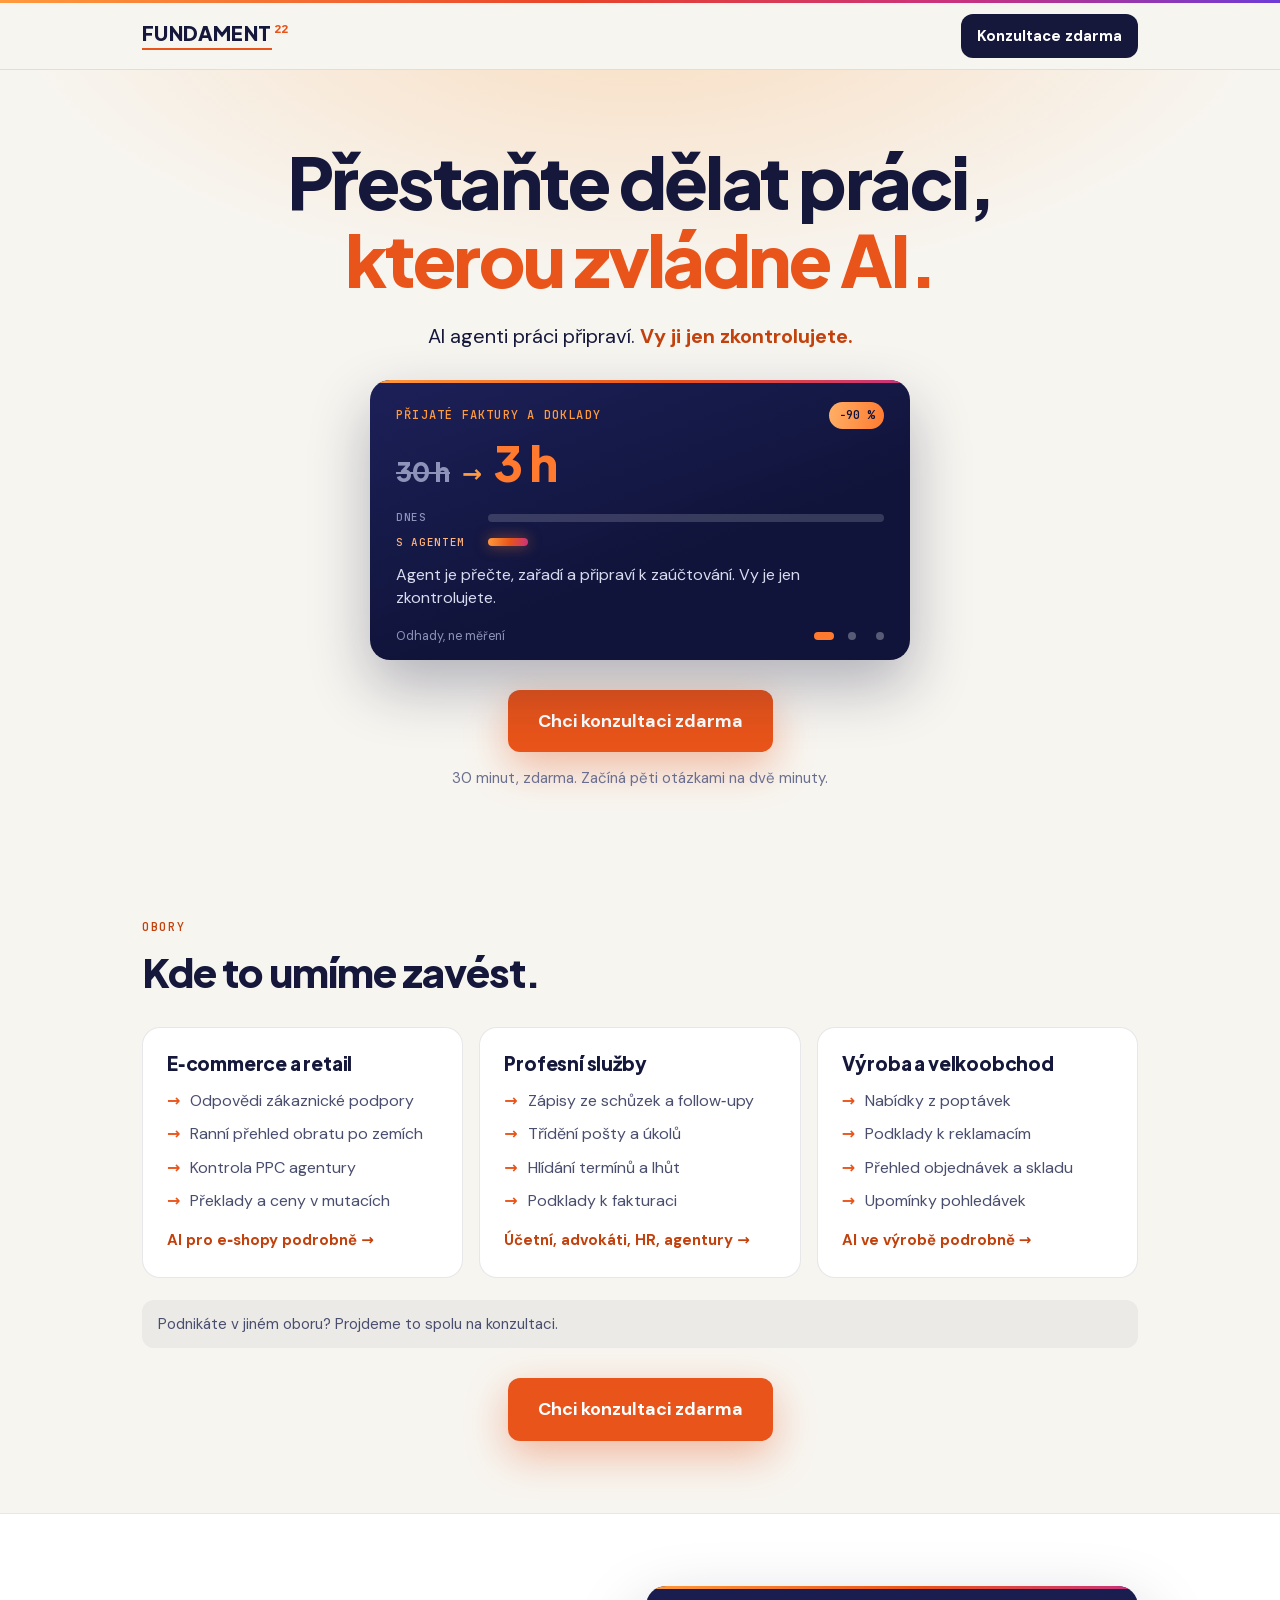
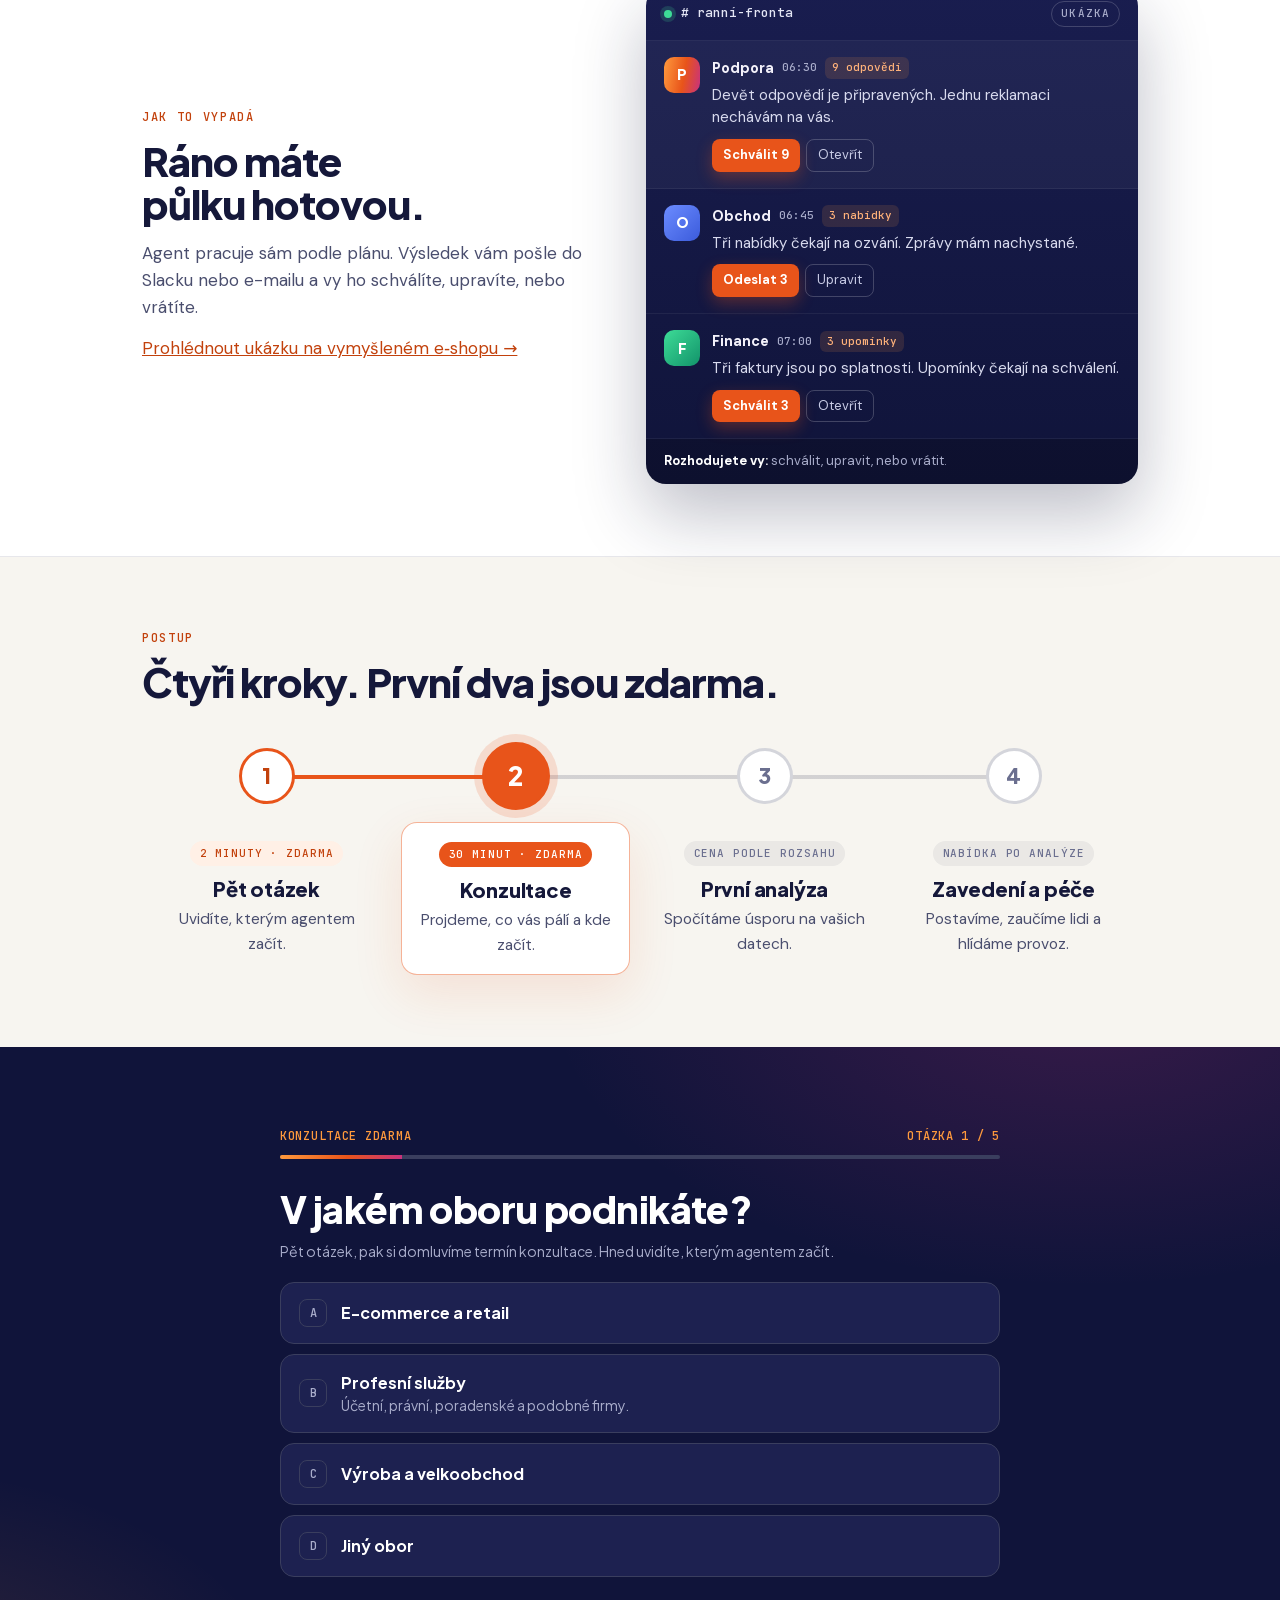
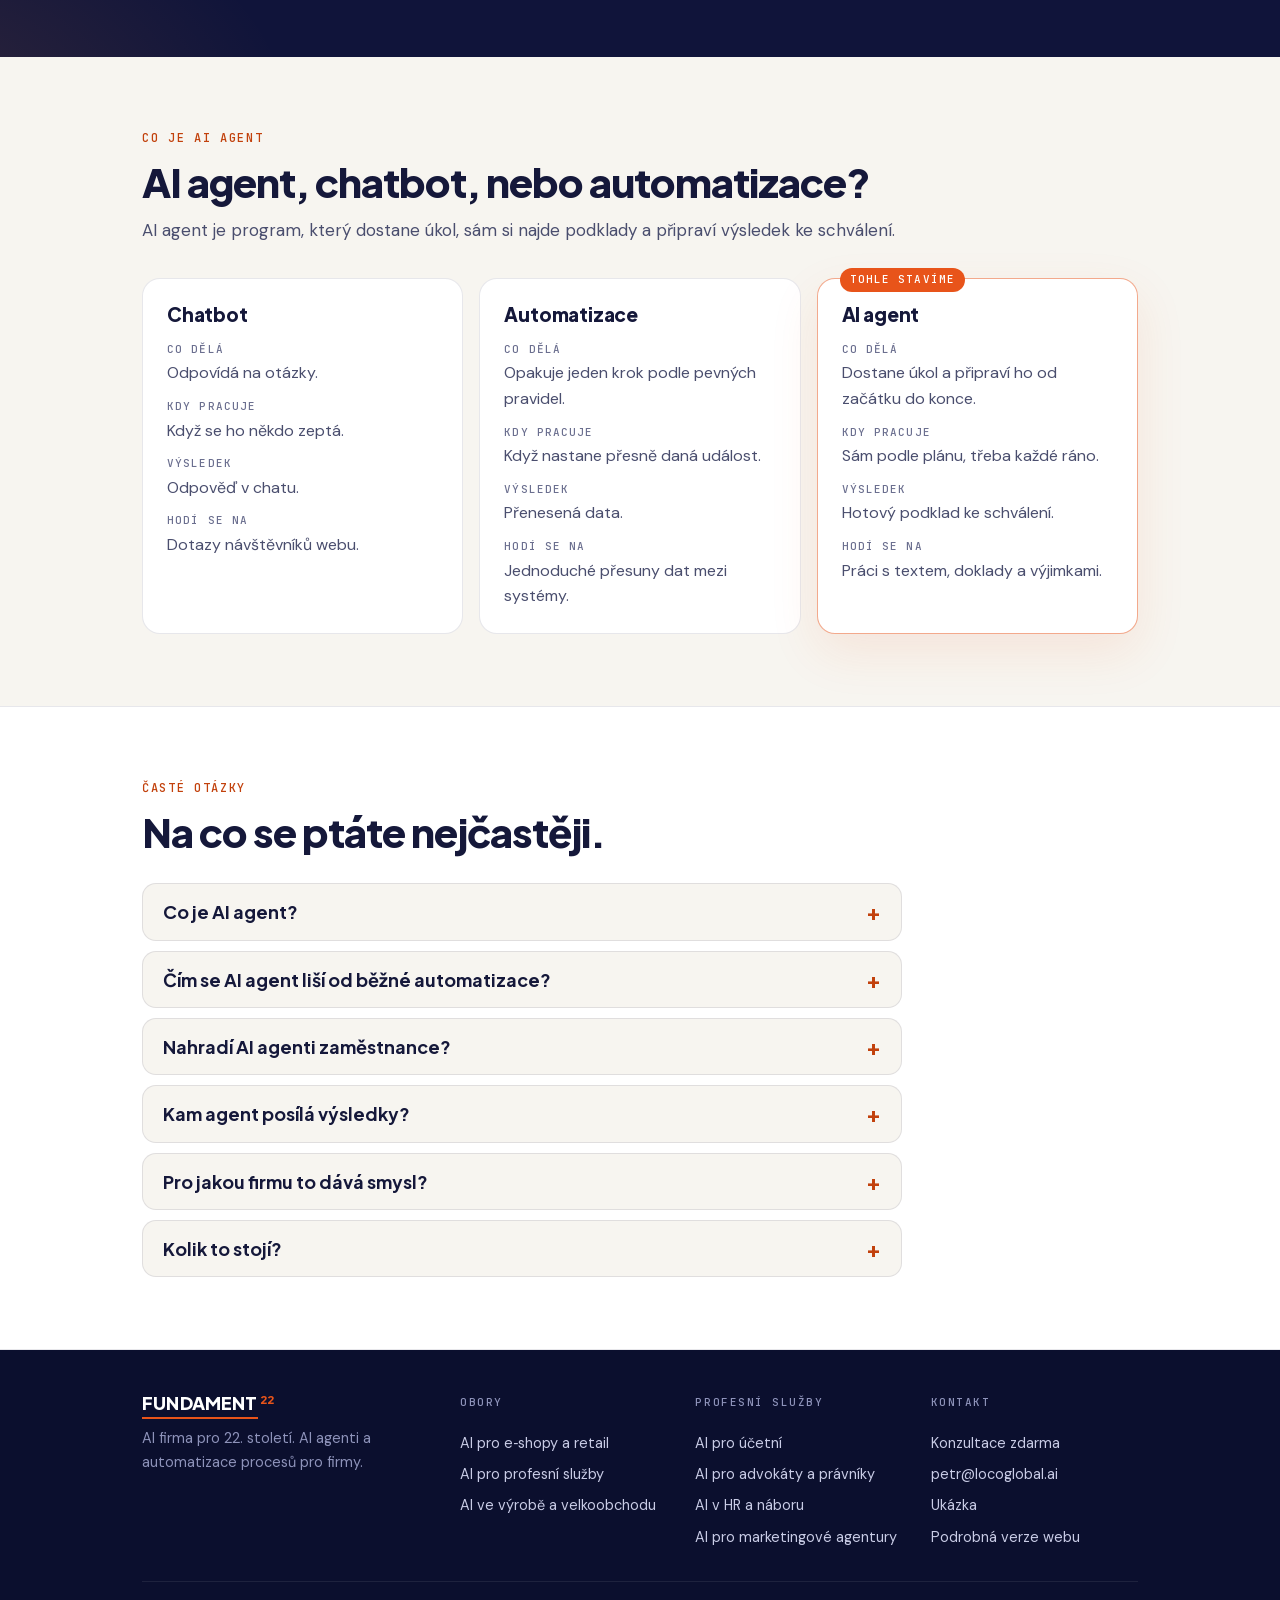
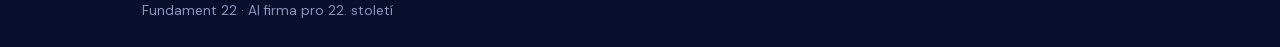
==== commit 67e0f6a7: "start: logo H (FUNDAMENT s exponentem 22) Co-Authored-By: Claude Fable 5.2 <noreply@anthropic.com>" ====
--- a/start/index.html
+++ b/start/index.html
@@ -305,11 +305,19 @@
 footer h4{font-family:var(--mono);font-size:11px;letter-spacing:.14em;text-transform:uppercase;color:#8E93BA;margin:0 0 12px;font-weight:400}
 footer nav{display:grid;gap:8px;align-content:start}
 .fbot{display:flex;flex-wrap:wrap;gap:8px 24px;justify-content:space-between;margin-top:32px;padding-top:18px;border-top:1px solid rgba(255,255,255,.08);font-size:13.5px}
+.logo{font-size:20px;letter-spacing:.02em}
+.wm{display:inline-flex;align-items:flex-start;line-height:1}
+.wm b{font-family:var(--disp);font-weight:800;padding-bottom:5px;border-bottom:2px solid var(--or)}
+.wm sup{font-family:var(--disp);font-weight:800;font-size:.56em;line-height:1;color:var(--or);margin-left:2px;vertical-align:baseline;position:static}
+@media(max-width:420px){.logo{font-size:18px}}
+@media(max-width:375px){.logo{font-size:17px}}
+@media(max-width:340px){.logo{font-size:15px}}
+.fbrand .wm{font-size:20px;letter-spacing:.02em;color:#fff}
 </style>
 </head>
 <body>
 <header class="top"><div class="wrap">
-<a class="logo" href="../" aria-label="FUNDAMENT22"><svg viewBox="0 0 28 28" width="26" height="26" aria-hidden="true"><rect width="28" height="28" rx="8" fill="#E8541A"/><path d="M9.5 18.5L18.5 9.5" stroke="#fff" stroke-width="2.6" stroke-linecap="round"/><circle cx="9.5" cy="18.5" r="3.6" fill="#fff"/><circle cx="18.5" cy="9.5" r="3.6" fill="#15183A"/></svg><span>FUNDAMENT22</span></a>
+<a class="logo" href="../" aria-label="FUNDAMENT22"><span class="wm"><b>FUNDAMENT</b><sup>22</sup></span></a>
 <a class="btn sm" href="#analyza">Konzultace zdarma</a>
 </div></header>
 
@@ -429,7 +437,7 @@
 
 <footer><div class="wrap">
 <div class="fcols">
-<div class="fbrand"><b>FUNDAMENT22</b><p>AI firma pro 22. století. AI agenti a automatizace procesů pro firmy.</p></div>
+<div class="fbrand"><span class="wm"><b>FUNDAMENT</b><sup>22</sup></span><p>AI firma pro 22. století. AI agenti a automatizace procesů pro firmy.</p></div>
 <nav aria-label="Obory"><h4>Obory</h4><a href="https://fundament22.com/ai-pro-e-shopy/">AI pro e‑shopy a retail</a><a href="https://fundament22.com/ai-pro-profesni-sluzby/">AI pro profesní služby</a><a href="https://fundament22.com/ai-ve-vyrobe-a-velkoobchodu/">AI ve výrobě a velkoobchodu</a></nav>
 <nav aria-label="Profesní služby"><h4>Profesní služby</h4><a href="https://fundament22.com/ai-pro-ucetni/">AI pro účetní</a><a href="https://fundament22.com/ai-pro-advokaty/">AI pro advokáty a právníky</a><a href="https://fundament22.com/ai-v-hr/">AI v HR a náboru</a><a href="https://fundament22.com/ai-pro-marketingove-agentury/">AI pro marketingové agentury</a></nav>
 <nav aria-label="Kontakt"><h4>Kontakt</h4><a href="#analyza">Konzultace zdarma</a><a href="mailto:petr@locoglobal.ai">petr@locoglobal.ai</a><a href="../demo/">Ukázka</a><a href="../">Podrobná verze webu</a></nav>
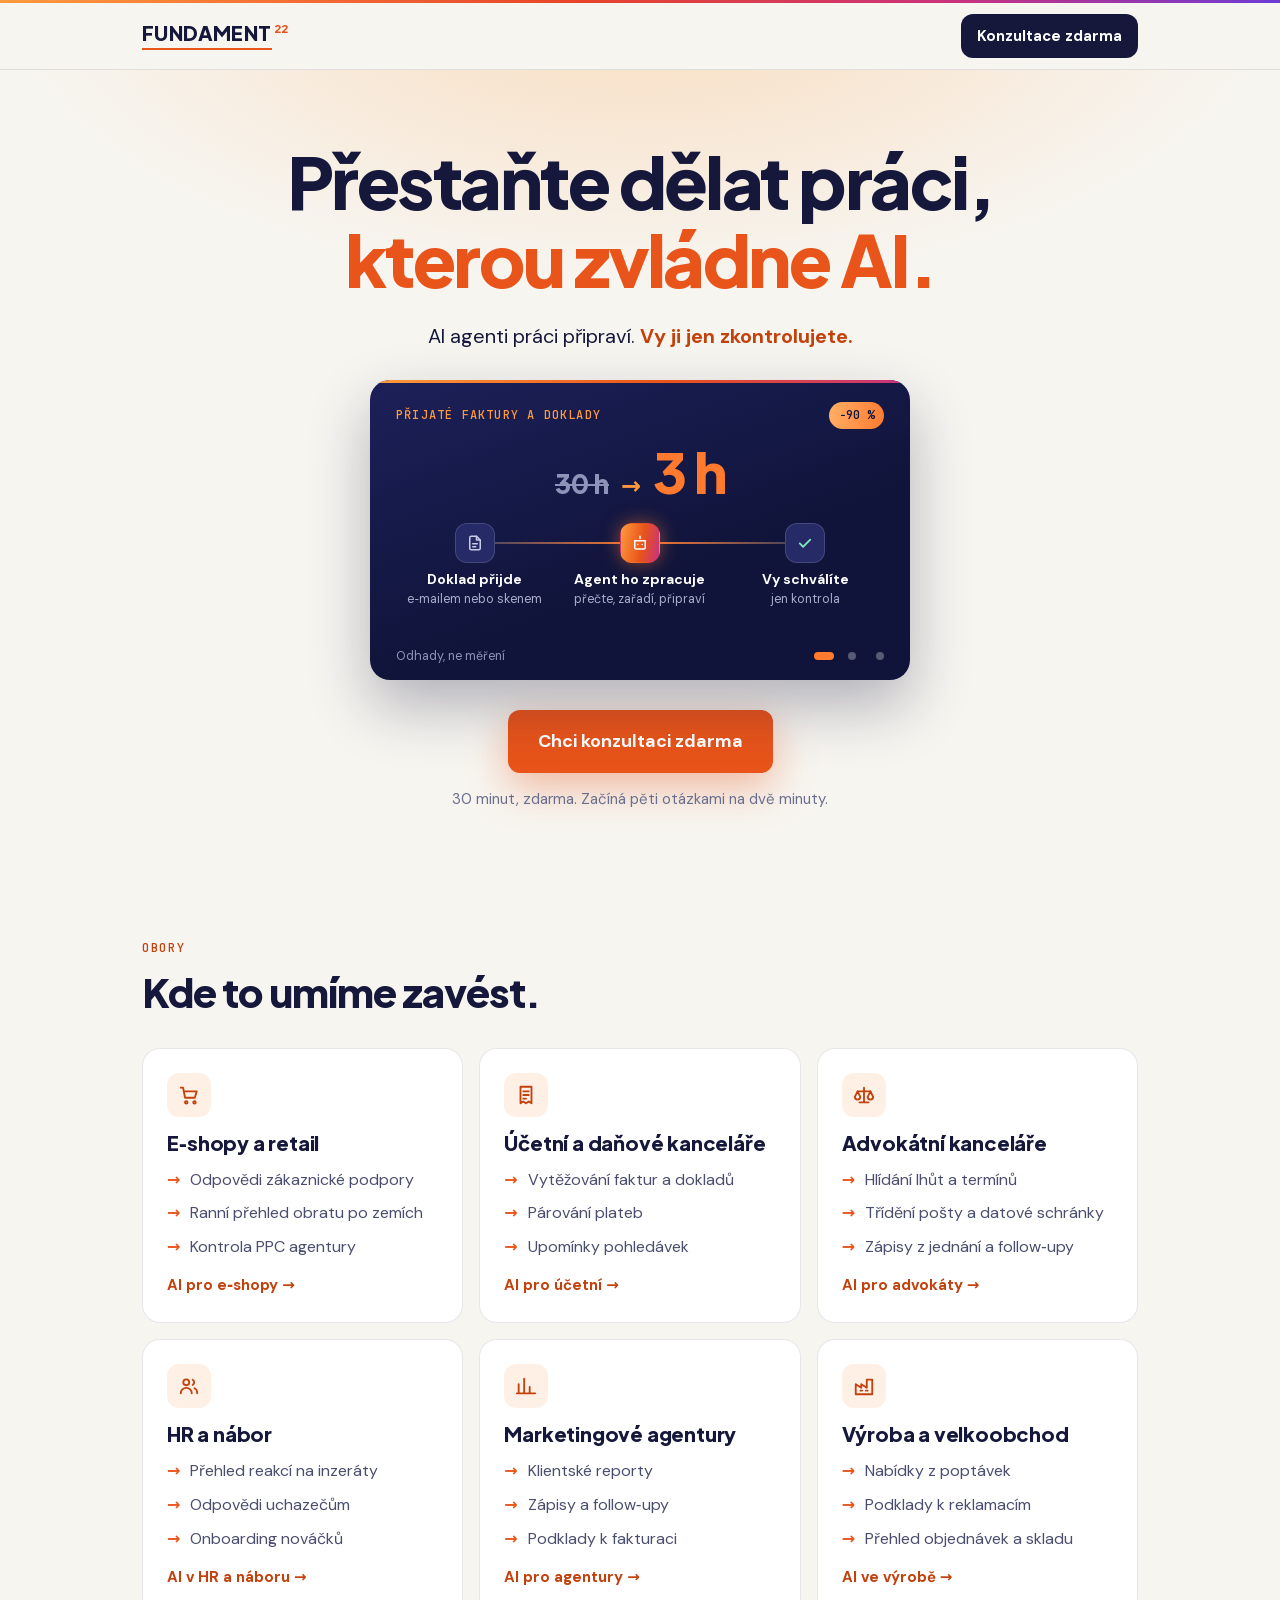
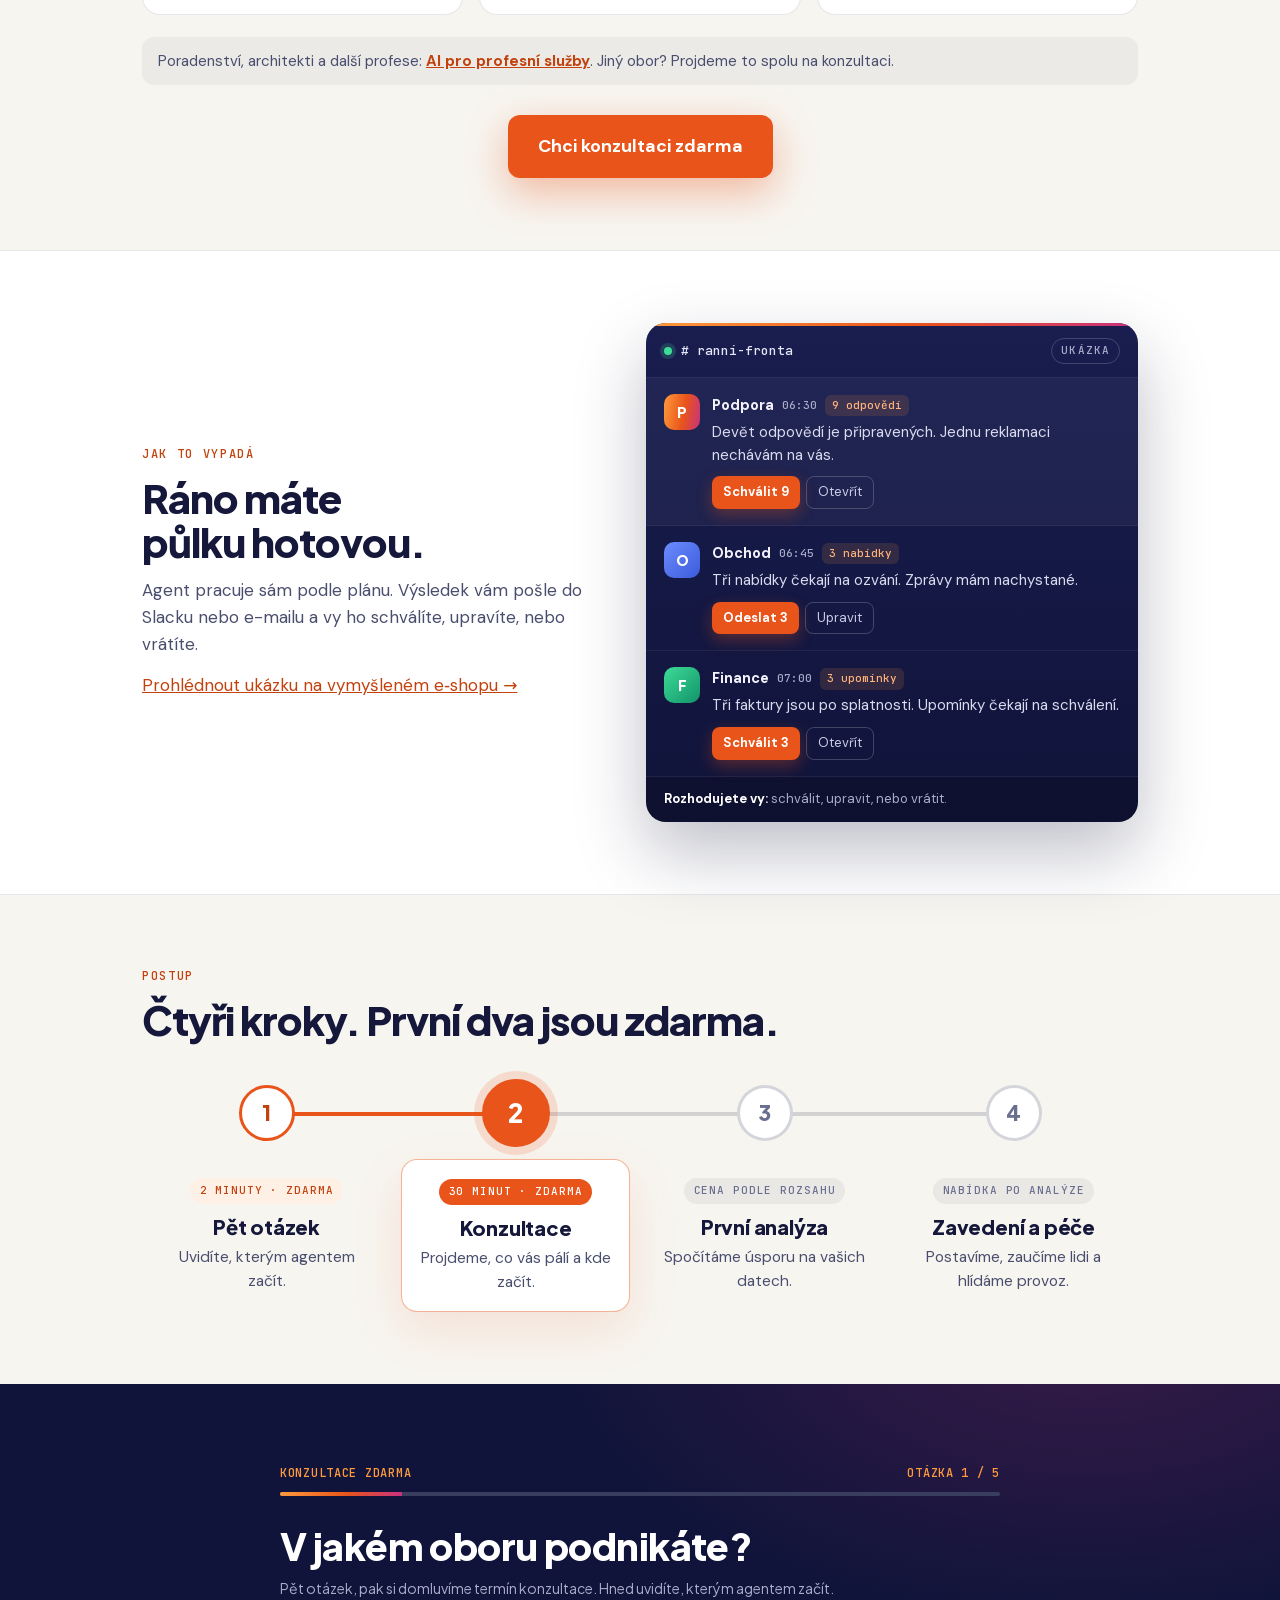
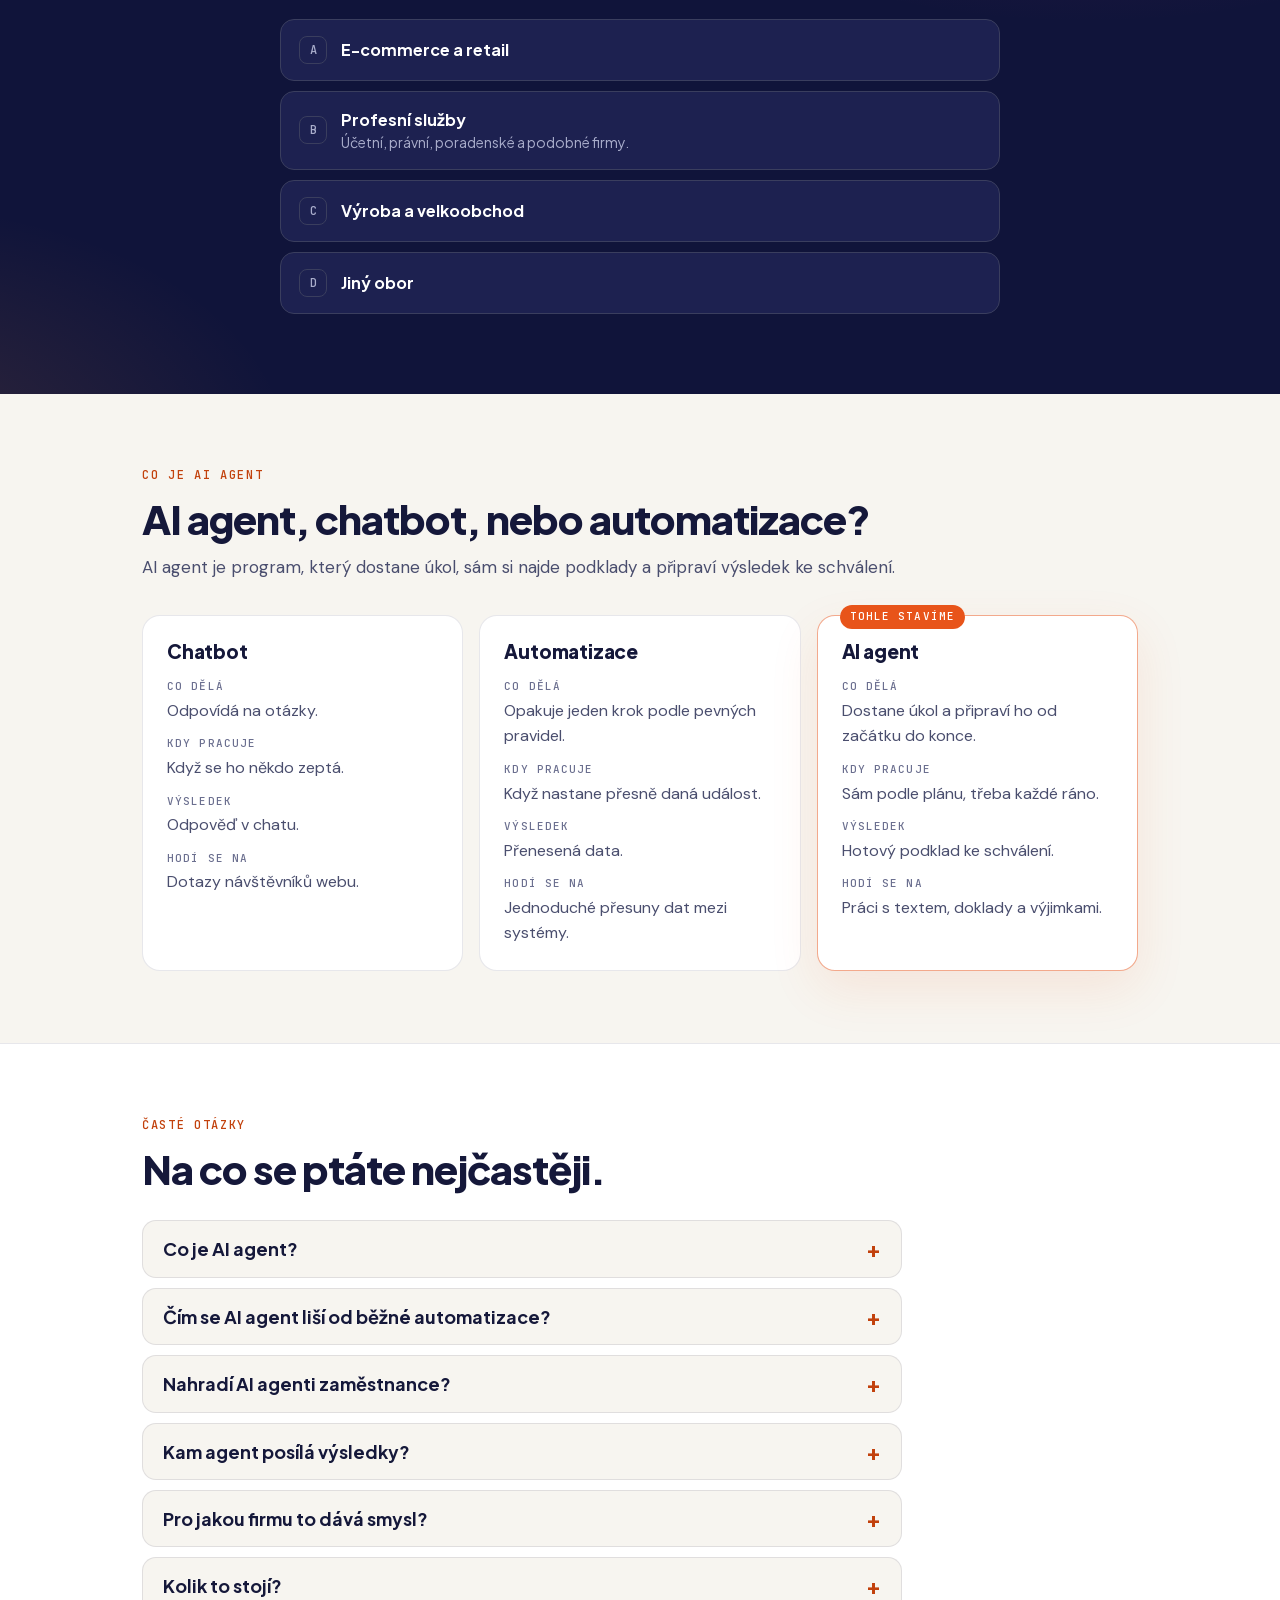
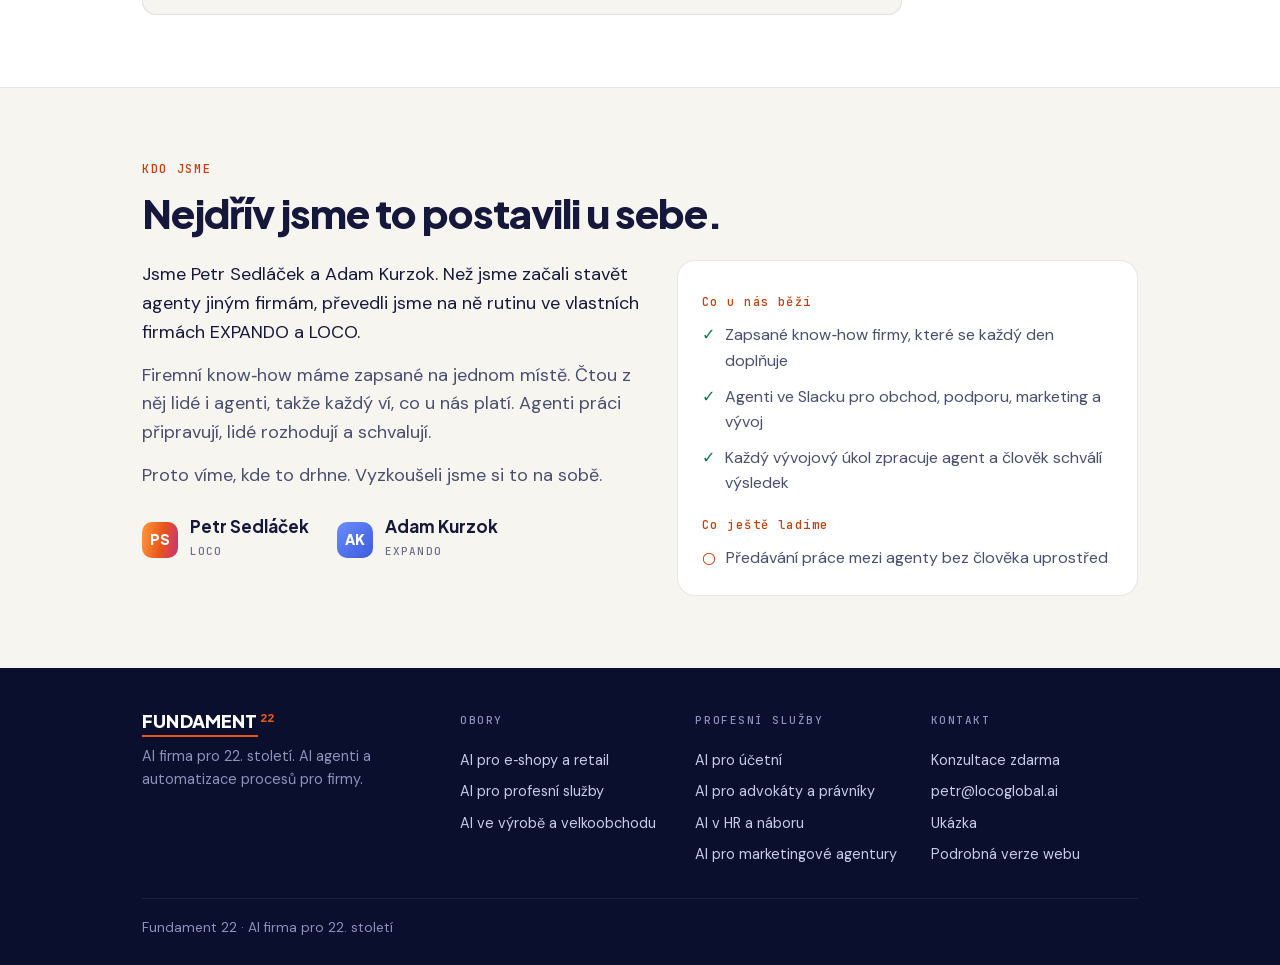
==== commit 69cd31c3: "start: slide s kroky, šest oborů s ikonami, sekce Kdo jsme Co-Authored-By: Claude Fable 5.2 <noreply" ====
--- a/start/index.html
+++ b/start/index.html
@@ -313,6 +313,36 @@
 @media(max-width:375px){.logo{font-size:17px}}
 @media(max-width:340px){.logo{font-size:15px}}
 .fbrand .wm{font-size:20px;letter-spacing:.02em;color:#fff}
+.ob6{grid-template-columns:1fr}
+@media(min-width:640px){.ob6{grid-template-columns:1fr 1fr}}
+@media(min-width:960px){.ob6{grid-template-columns:repeat(3,1fr)}}
+.ob .ico{display:grid;place-items:center;width:44px;height:44px;border-radius:12px;background:#FFF0E6;color:var(--or2);margin-bottom:14px}
+.ob6 h3{font-size:20px;line-height:1.2}
+.est a{font-weight:700}
+.who{display:grid;gap:28px;margin-top:26px;align-items:start}
+@media(min-width:860px){.who{grid-template-columns:1.1fr 1fr}}
+.story p{color:var(--ink2);margin-top:14px;font-size:18px}
+.story p:first-child{margin-top:0;color:var(--ink)}
+.ppl{display:flex;flex-wrap:wrap;gap:14px 28px;margin-top:26px}
+.pp{display:flex;align-items:center;gap:12px}
+.pp b{display:block;font-family:var(--disp);font-size:17px;line-height:1.2}
+.pp small{font-family:var(--mono);font-size:11px;letter-spacing:.1em;text-transform:uppercase;color:var(--ink3)}
+.runs ul{list-style:none;padding:0;margin:0 0 20px;display:grid;gap:10px;font-size:16px;color:var(--ink2)}
+.runs ul:last-child{margin-bottom:0}
+.runs li{display:flex;gap:10px}
+.runs li::before{flex:none;font-weight:800}
+.runs .yes li::before{content:"✓";color:#127552}
+.runs .todo li::before{content:"○";color:var(--or2)}
+.saves .nums{justify-content:center;margin-top:14px}
+.saves .now{font-size:56px}
+.saves .steps{display:grid;grid-template-columns:1fr 1fr 1fr;gap:8px;margin:18px 0 6px;position:relative}
+.saves .steps::before{content:"";position:absolute;left:16%;right:16%;top:19px;height:2px;background:linear-gradient(90deg,rgba(255,255,255,.18),#FF7A2F 50%,rgba(255,255,255,.18))}
+.saves .st{position:relative;text-align:center}
+.saves .ic{width:40px;height:40px;border-radius:12px;margin:0 auto 8px;display:grid;place-items:center;background:#262A66;border:1px solid rgba(255,255,255,.14)}
+.saves .st.mid .ic{background:var(--grad);border-color:transparent;box-shadow:0 0 18px rgba(255,122,47,.5)}
+.saves .st b{display:block;font-size:14px;line-height:1.25;color:#fff}
+.saves .st span{display:block;font-size:12.5px;line-height:1.3;color:#A9ADCB;margin-top:2px}
+@media(max-width:600px){.saves .now{font-size:48px}.saves .st b{font-size:13px}.saves .st span{font-size:12px}}
 </style>
 </head>
 <body>
@@ -329,16 +359,13 @@
 <div class="track">
 <article class="slide" aria-label="Příklad 1 ze 3"><div class="sh"><p class="k">Přijaté faktury a doklady</p><span class="pct">−90 %</span></div>
 <div class="nums"><span class="was">30 h</span><span class="arr">→</span><span class="now">3 h</span></div>
-<div class="tb" aria-hidden="true"><div class="br"><span>dnes</span><i></i></div><div class="br on"><span>s agentem</span><i style="width:10%"></i></div></div>
-<p>Agent je přečte, zařadí a připraví k zaúčtování. Vy je jen zkontrolujete.</p></article>
+<div class="steps"><div class="st"><div class="ic"><svg width="18" height="18" viewBox="0 0 24 24" fill="none" stroke="#C9CCE6" stroke-width="2" stroke-linecap="round" stroke-linejoin="round"><path d="M14 3H7a2 2 0 0 0-2 2v14a2 2 0 0 0 2 2h10a2 2 0 0 0 2-2V8z"/><path d="M14 3v5h5M9 13h6M9 17h4"/></svg></div><b>Doklad přijde</b><span>e‑mailem nebo skenem</span></div><div class="st mid"><div class="ic"><svg width="18" height="18" viewBox="0 0 24 24" fill="none" stroke="#fff" stroke-width="2" stroke-linecap="round" stroke-linejoin="round"><path d="M12 3v3M5 9h14v9a2 2 0 0 1-2 2H7a2 2 0 0 1-2-2zM9 14h.01M15 14h.01"/></svg></div><b>Agent ho zpracuje</b><span>přečte, zařadí, připraví</span></div><div class="st"><div class="ic"><svg width="18" height="18" viewBox="0 0 24 24" fill="none" stroke="#7CE7B8" stroke-width="2.4" stroke-linecap="round" stroke-linejoin="round"><path d="M5 12.5l4.5 4.5L19 7.5"/></svg></div><b>Vy schválíte</b><span>jen kontrola</span></div></div></article>
 <article class="slide" aria-label="Příklad 2 ze 3"><div class="sh"><p class="k">Dotazy zákazníků e‑shopu</p><span class="pct">−60 %</span></div>
 <div class="nums"><span class="was">15 h</span><span class="arr">→</span><span class="now">6 h</span><span class="per">týdně</span></div>
-<div class="tb" aria-hidden="true"><div class="br"><span>dnes</span><i></i></div><div class="br on"><span>s agentem</span><i style="width:40%"></i></div></div>
-<p>U každého dotazu čeká odpověď s údaji z objednávky. Stačí ji schválit.</p></article>
+<div class="steps"><div class="st"><div class="ic"><svg width="18" height="18" viewBox="0 0 24 24" fill="none" stroke="#C9CCE6" stroke-width="2" stroke-linecap="round" stroke-linejoin="round"><path d="M4 5h16v11H9l-5 4z"/></svg></div><b>Dotaz přijde</b><span>e‑mailem nebo chatem</span></div><div class="st mid"><div class="ic"><svg width="18" height="18" viewBox="0 0 24 24" fill="none" stroke="#fff" stroke-width="2" stroke-linecap="round" stroke-linejoin="round"><path d="M12 3v3M5 9h14v9a2 2 0 0 1-2 2H7a2 2 0 0 1-2-2zM9 14h.01M15 14h.01"/></svg></div><b>Agent připraví odpověď</b><span>s údaji z objednávky</span></div><div class="st"><div class="ic"><svg width="18" height="18" viewBox="0 0 24 24" fill="none" stroke="#7CE7B8" stroke-width="2.4" stroke-linecap="round" stroke-linejoin="round"><path d="M5 12.5l4.5 4.5L19 7.5"/></svg></div><b>Vy schválíte</b><span>a odešlete</span></div></div></article>
 <article class="slide" aria-label="Příklad 3 ze 3"><div class="sh"><p class="k">Odpovědi na poptávky</p><span class="pct">−63 %</span></div>
 <div class="nums"><span class="was">8 h</span><span class="arr">→</span><span class="now">3 h</span><span class="per">týdně</span></div>
-<div class="tb" aria-hidden="true"><div class="br"><span>dnes</span><i></i></div><div class="br on"><span>s agentem</span><i style="width:37.5%"></i></div></div>
-<p>Návrh odpovědi čeká připravený. Odpovíte týž den, ne za dva tři dny.</p></article>
+<div class="steps"><div class="st"><div class="ic"><svg width="18" height="18" viewBox="0 0 24 24" fill="none" stroke="#C9CCE6" stroke-width="2" stroke-linecap="round" stroke-linejoin="round"><path d="M4 5h16v11H9l-5 4z"/></svg></div><b>Poptávka přijde</b><span>z webu nebo e‑mailem</span></div><div class="st mid"><div class="ic"><svg width="18" height="18" viewBox="0 0 24 24" fill="none" stroke="#fff" stroke-width="2" stroke-linecap="round" stroke-linejoin="round"><path d="M12 3v3M5 9h14v9a2 2 0 0 1-2 2H7a2 2 0 0 1-2-2zM9 14h.01M15 14h.01"/></svg></div><b>Agent připraví odpověď</b><span>návrh ještě týž den</span></div><div class="st"><div class="ic"><svg width="18" height="18" viewBox="0 0 24 24" fill="none" stroke="#7CE7B8" stroke-width="2.4" stroke-linecap="round" stroke-linejoin="round"><path d="M5 12.5l4.5 4.5L19 7.5"/></svg></div><b>Vy schválíte</b><span>a odešlete</span></div></div></article>
 </div>
 <div class="foot"><span>Odhady, ne měření</span><div class="dots"><button type="button" aria-label="Příklad 1" aria-current="true"></button><button type="button" aria-label="Příklad 2" aria-current="false"></button><button type="button" aria-label="Příklad 3" aria-current="false"></button></div></div>
 </div>
@@ -349,15 +376,21 @@
 <section id="obory"><div class="wrap">
 <p class="eyebrow">Obory</p>
 <h2>Kde to umíme zavést.</h2>
-<div class="grid3 ob">
-<article class="card"><h3><a href="https://fundament22.com/ai-pro-e-shopy/">E‑commerce a retail</a></h3><ul>
-<li>Odpovědi zákaznické podpory</li><li>Ranní přehled obratu po zemích</li><li>Kontrola PPC agentury</li><li>Překlady a ceny v mutacích</li></ul><a class="more" href="https://fundament22.com/ai-pro-e-shopy/">AI pro e‑shopy podrobně →</a></article>
-<article class="card"><h3><a href="https://fundament22.com/ai-pro-profesni-sluzby/">Profesní služby</a></h3><ul>
-<li>Zápisy ze schůzek a follow‑upy</li><li>Třídění pošty a úkolů</li><li>Hlídání termínů a lhůt</li><li>Podklady k fakturaci</li></ul><a class="more" href="https://fundament22.com/ai-pro-profesni-sluzby/">Účetní, advokáti, HR, agentury →</a></article>
-<article class="card"><h3><a href="https://fundament22.com/ai-ve-vyrobe-a-velkoobchodu/">Výroba a velkoobchod</a></h3><ul>
-<li>Nabídky z poptávek</li><li>Podklady k reklamacím</li><li>Přehled objednávek a skladu</li><li>Upomínky pohledávek</li></ul><a class="more" href="https://fundament22.com/ai-ve-vyrobe-a-velkoobchodu/">AI ve výrobě podrobně →</a></article>
-</div>
-<p class="est">Podnikáte v jiném oboru? Projdeme to spolu na konzultaci.</p>
+<div class="grid3 ob ob6">
+<article class="card"><span class="ico" aria-hidden="true"><svg width="22" height="22" viewBox="0 0 24 24" fill="none" stroke="currentColor" stroke-width="2" stroke-linecap="round" stroke-linejoin="round"><circle cx="9" cy="20" r="1.4"/><circle cx="18" cy="20" r="1.4"/><path d="M3 4h2.5l2.2 11h10.6L20.5 8H7"/></svg></span><h3><a href="https://fundament22.com/ai-pro-e-shopy/">E‑shopy a retail</a></h3><ul>
+<li>Odpovědi zákaznické podpory</li><li>Ranní přehled obratu po zemích</li><li>Kontrola PPC agentury</li></ul><a class="more" href="https://fundament22.com/ai-pro-e-shopy/">AI pro e‑shopy →</a></article>
+<article class="card"><span class="ico" aria-hidden="true"><svg width="22" height="22" viewBox="0 0 24 24" fill="none" stroke="currentColor" stroke-width="2" stroke-linecap="round" stroke-linejoin="round"><path d="M6 3h12v18l-3-2-3 2-3-2-3 2z"/><path d="M9 8h6M9 12h6M9 16h3"/></svg></span><h3><a href="https://fundament22.com/ai-pro-ucetni/">Účetní a daňové kanceláře</a></h3><ul>
+<li>Vytěžování faktur a dokladů</li><li>Párování plateb</li><li>Upomínky pohledávek</li></ul><a class="more" href="https://fundament22.com/ai-pro-ucetni/">AI pro účetní →</a></article>
+<article class="card"><span class="ico" aria-hidden="true"><svg width="22" height="22" viewBox="0 0 24 24" fill="none" stroke="currentColor" stroke-width="2" stroke-linecap="round" stroke-linejoin="round"><path d="M12 4v16M7 20h10M5 8h14"/><path d="M5 8l-3 6a3 3 0 0 0 6 0zM19 8l-3 6a3 3 0 0 0 6 0z"/></svg></span><h3><a href="https://fundament22.com/ai-pro-advokaty/">Advokátní kanceláře</a></h3><ul>
+<li>Hlídání lhůt a termínů</li><li>Třídění pošty a datové schránky</li><li>Zápisy z jednání a follow‑upy</li></ul><a class="more" href="https://fundament22.com/ai-pro-advokaty/">AI pro advokáty →</a></article>
+<article class="card"><span class="ico" aria-hidden="true"><svg width="22" height="22" viewBox="0 0 24 24" fill="none" stroke="currentColor" stroke-width="2" stroke-linecap="round" stroke-linejoin="round"><circle cx="9" cy="8" r="3.2"/><path d="M3 20c0-3.3 2.7-6 6-6s6 2.7 6 6"/><path d="M16 5.2a3.2 3.2 0 0 1 0 5.6M18 14.5c1.8.9 3 2.9 3 5.5"/></svg></span><h3><a href="https://fundament22.com/ai-v-hr/">HR a nábor</a></h3><ul>
+<li>Přehled reakcí na inzeráty</li><li>Odpovědi uchazečům</li><li>Onboarding nováčků</li></ul><a class="more" href="https://fundament22.com/ai-v-hr/">AI v HR a náboru →</a></article>
+<article class="card"><span class="ico" aria-hidden="true"><svg width="22" height="22" viewBox="0 0 24 24" fill="none" stroke="currentColor" stroke-width="2" stroke-linecap="round" stroke-linejoin="round"><path d="M4 20V10M10 20V4M16 20v-7M22 20H2"/></svg></span><h3><a href="https://fundament22.com/ai-pro-marketingove-agentury/">Marketingové agentury</a></h3><ul>
+<li>Klientské reporty</li><li>Zápisy a follow‑upy</li><li>Podklady k fakturaci</li></ul><a class="more" href="https://fundament22.com/ai-pro-marketingove-agentury/">AI pro agentury →</a></article>
+<article class="card"><span class="ico" aria-hidden="true"><svg width="22" height="22" viewBox="0 0 24 24" fill="none" stroke="currentColor" stroke-width="2" stroke-linecap="round" stroke-linejoin="round"><path d="M3 21V10l6 4v-4l6 4V5h6v16z"/><path d="M8 17h2M14 17h2"/></svg></span><h3><a href="https://fundament22.com/ai-ve-vyrobe-a-velkoobchodu/">Výroba a velkoobchod</a></h3><ul>
+<li>Nabídky z poptávek</li><li>Podklady k reklamacím</li><li>Přehled objednávek a skladu</li></ul><a class="more" href="https://fundament22.com/ai-ve-vyrobe-a-velkoobchodu/">AI ve výrobě →</a></article>
+</div>
+<p class="est">Poradenství, architekti a další profese: <a href="https://fundament22.com/ai-pro-profesni-sluzby/">AI pro profesní služby</a>. Jiný obor? Projdeme to spolu na konzultaci.</p>
 <div class="cta"><a class="btn big" href="#analyza">Chci konzultaci zdarma</a></div>
 </div></section>
 
@@ -432,6 +465,25 @@
 <script type="application/ld+json">
 {"@context": "https://schema.org", "@type": "FAQPage", "mainEntity": [{"@type": "Question", "name": "Co je AI agent?", "acceptedAnswer": {"@type": "Answer", "text": "Program, který dostane úkol, sám si najde podklady ve vašich systémech, připraví výsledek a pošle ho ke schválení. Nečeká na otázku jako chatbot, pracuje sám podle plánu."}}, {"@type": "Question", "name": "Čím se AI agent liší od běžné automatizace?", "acceptedAnswer": {"@type": "Answer", "text": "Běžná automatizace opakuje jeden krok podle pevných pravidel. Agent si poradí i s textem a výjimkami: přečte e‑mail nebo doklad, navrhne, co s ním, a nejasné případy nechá na člověku."}}, {"@type": "Question", "name": "Nahradí AI agenti zaměstnance?", "acceptedAnswer": {"@type": "Answer", "text": "Ne. Agent práci připraví a člověk ji zkontroluje a schválí. Lidem ubude rutina a zbude jim čas na práci, kde je potřeba úsudek."}}, {"@type": "Question", "name": "Kam agent posílá výsledky?", "acceptedAnswer": {"@type": "Answer", "text": "Do Slacku nebo e‑mailu. Tam je schválíte, upravíte, nebo vrátíte."}}, {"@type": "Question", "name": "Pro jakou firmu to dává smysl?", "acceptedAnswer": {"@type": "Answer", "text": "Pro firmu, kde se každý týden opakuje stejná ruční práce: doklady, dotazy zákazníků, nabídky, reporty nebo upomínky. Jestli je to váš případ, zjistíte na konzultaci."}}, {"@type": "Question", "name": "Kolik to stojí?", "acceptedAnswer": {"@type": "Answer", "text": "Úvodní konzultace na 30 minut je zdarma. První analýza má cenu podle rozsahu a nabídku na zavedení dostanete až po ní."}}]}
 </script>
+</div></section>
+
+<section id="kdo-jsme"><div class="wrap">
+<p class="eyebrow">Kdo jsme</p>
+<h2>Nejdřív jsme to postavili u sebe.</h2>
+<div class="who">
+<div class="story">
+<p>Jsme Petr Sedláček a Adam Kurzok. Než jsme začali stavět agenty jiným firmám, převedli jsme na ně rutinu ve vlastních firmách EXPANDO a LOCO.</p>
+<p>Firemní know‑how máme zapsané na jednom místě. Čtou z něj lidé i agenti, takže každý ví, co u nás platí. Agenti práci připravují, lidé rozhodují a schvalují.</p>
+<p>Proto víme, kde to drhne. Vyzkoušeli jsme si to na sobě.</p>
+<div class="ppl"><div class="pp"><span class="av">PS</span><div><b>Petr Sedláček</b><small>LOCO</small></div></div><div class="pp"><span class="av b">AK</span><div><b>Adam Kurzok</b><small>EXPANDO</small></div></div></div>
+</div>
+<div class="card runs">
+<p class="n">Co u nás běží</p>
+<ul class="yes"><li>Zapsané know‑how firmy, které se každý den doplňuje</li><li>Agenti ve Slacku pro obchod, podporu, marketing a vývoj</li><li>Každý vývojový úkol zpracuje agent a člověk schválí výsledek</li></ul>
+<p class="n">Co ještě ladíme</p>
+<ul class="todo"><li>Předávání práce mezi agenty bez člověka uprostřed</li></ul>
+</div>
+</div>
 </div></section>
 </main>
 
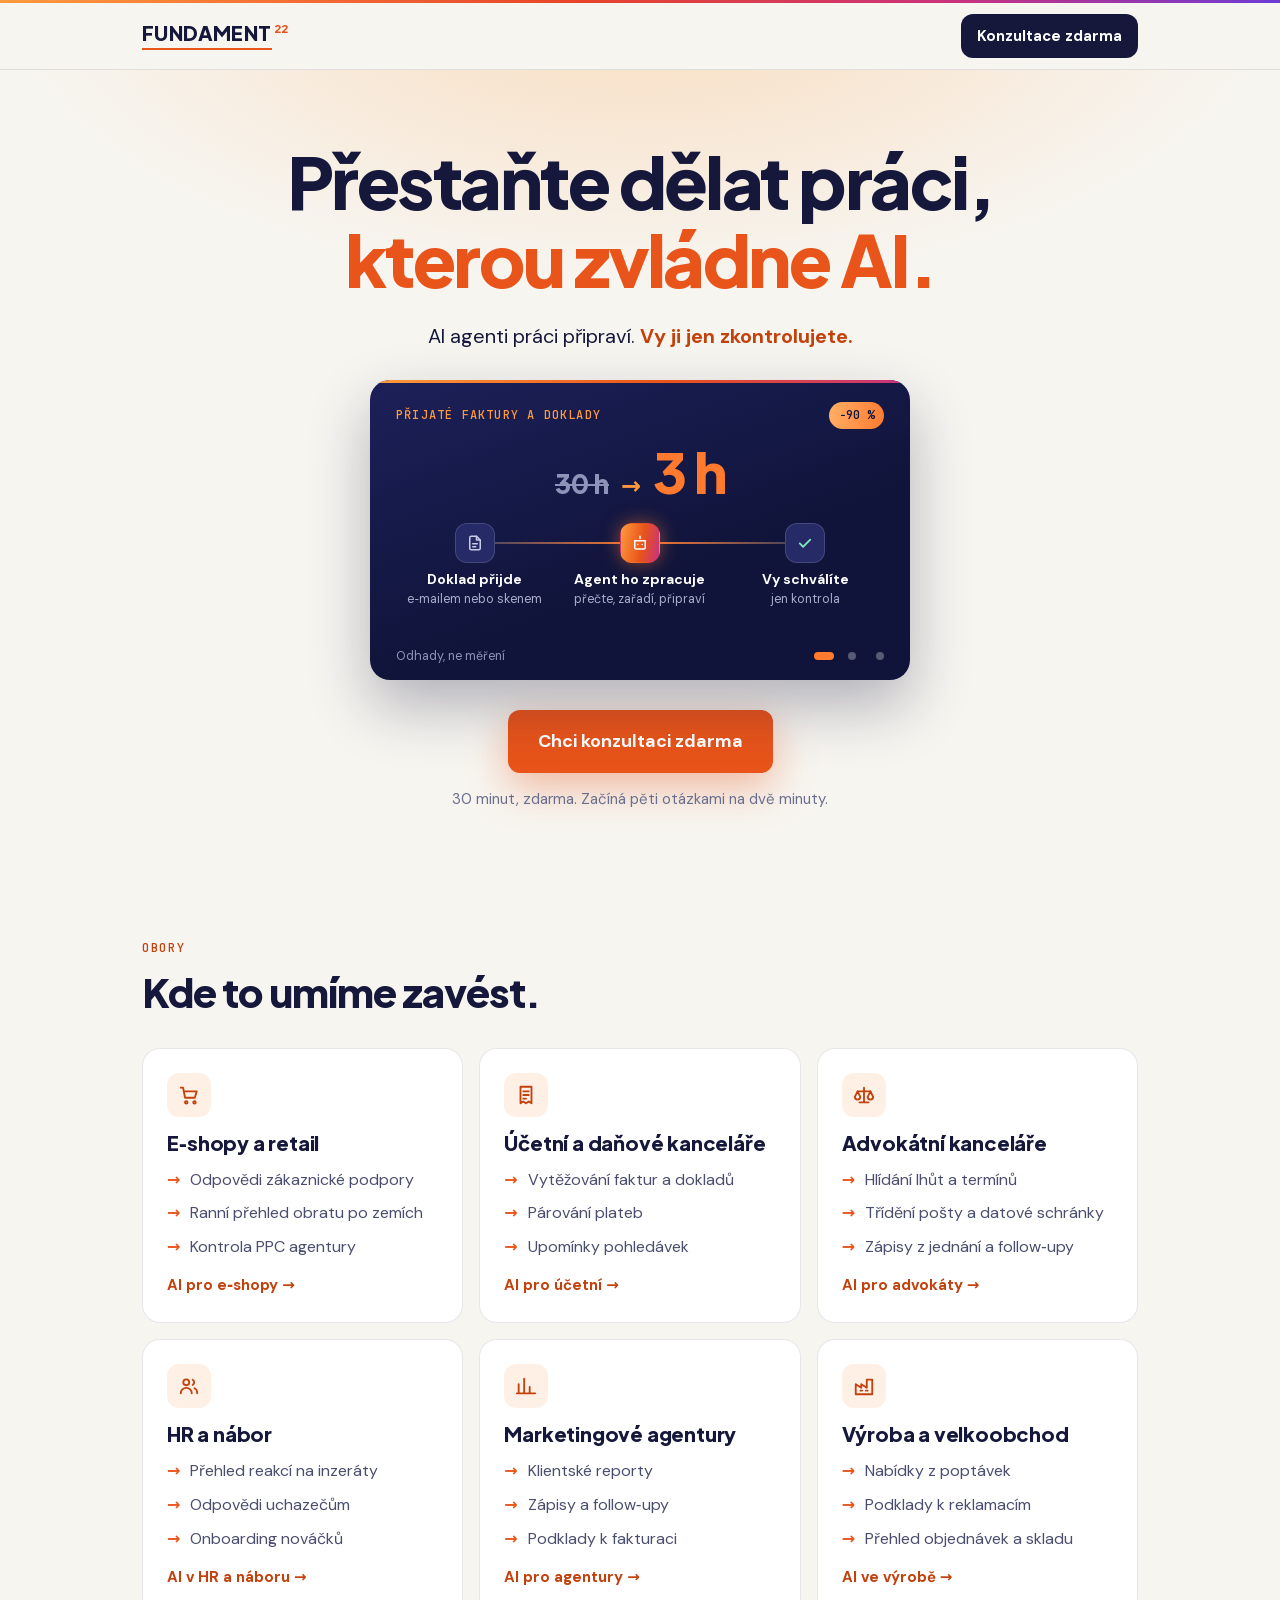
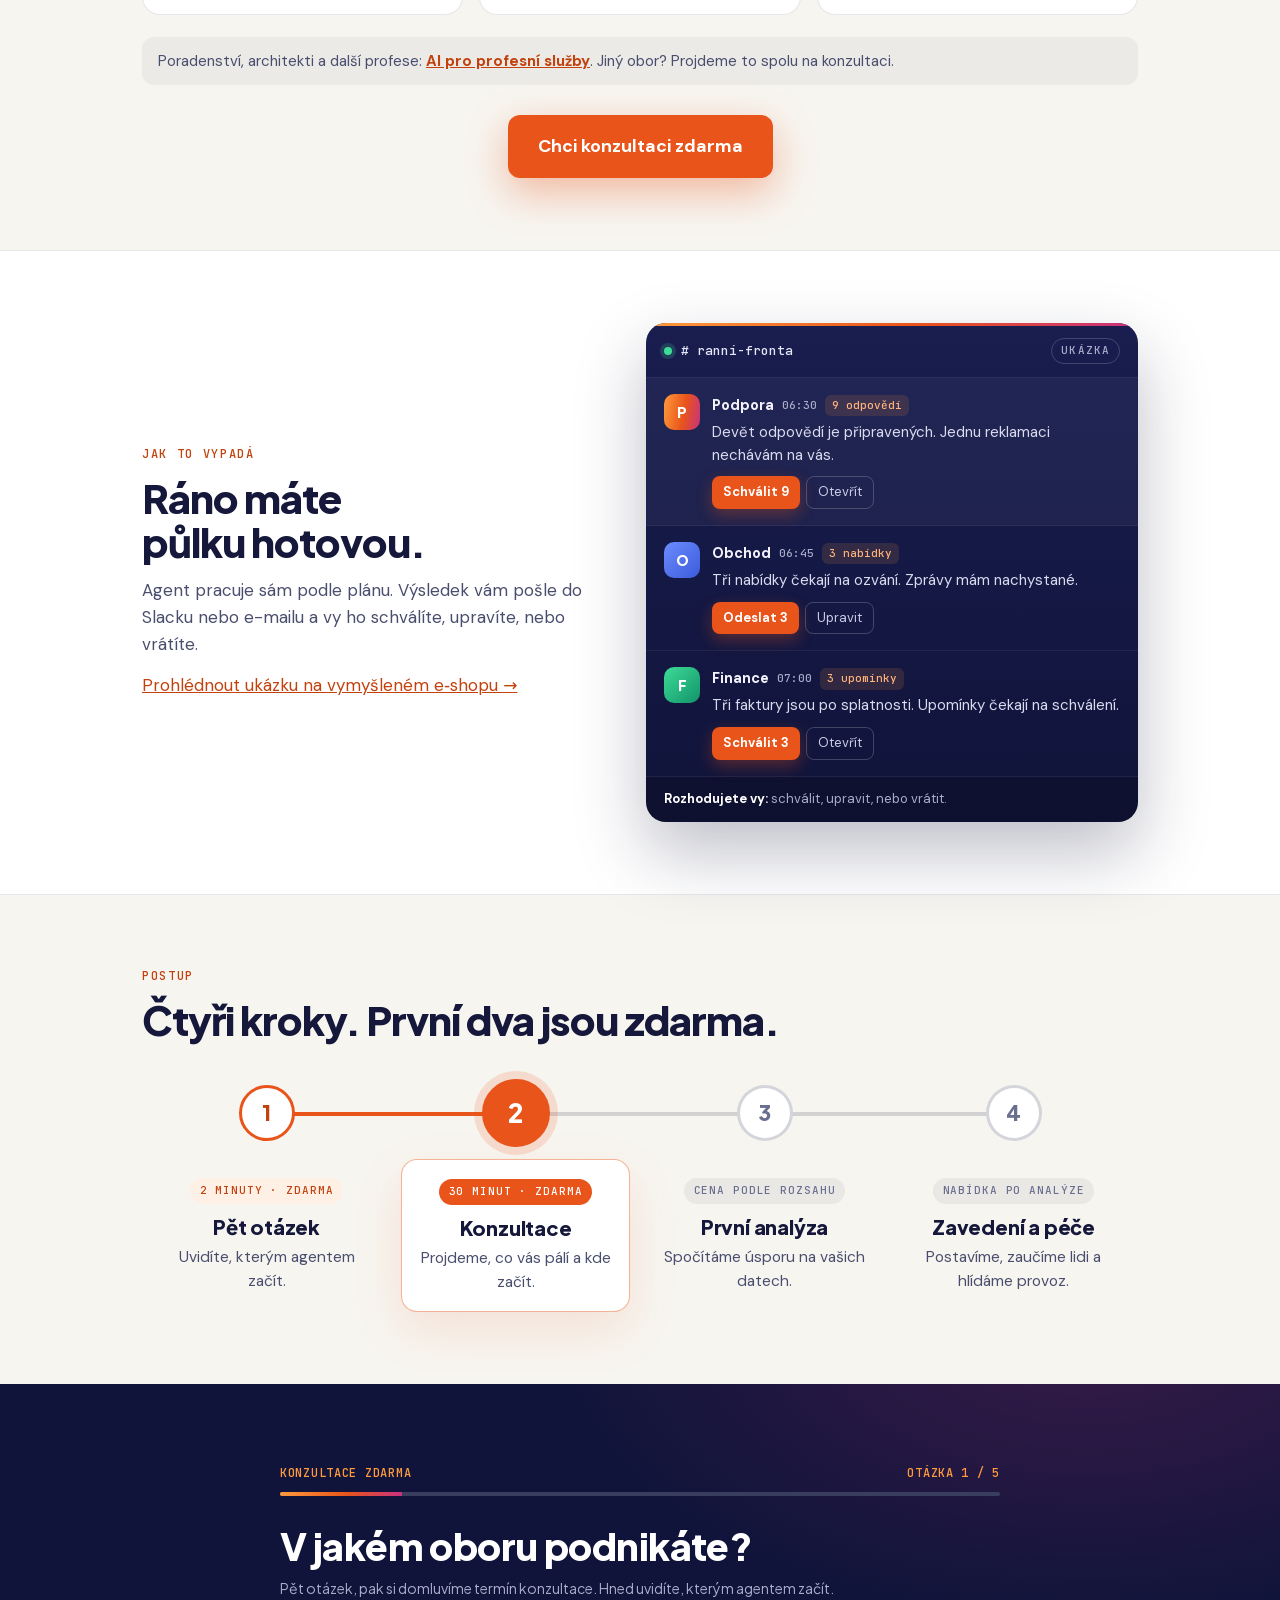
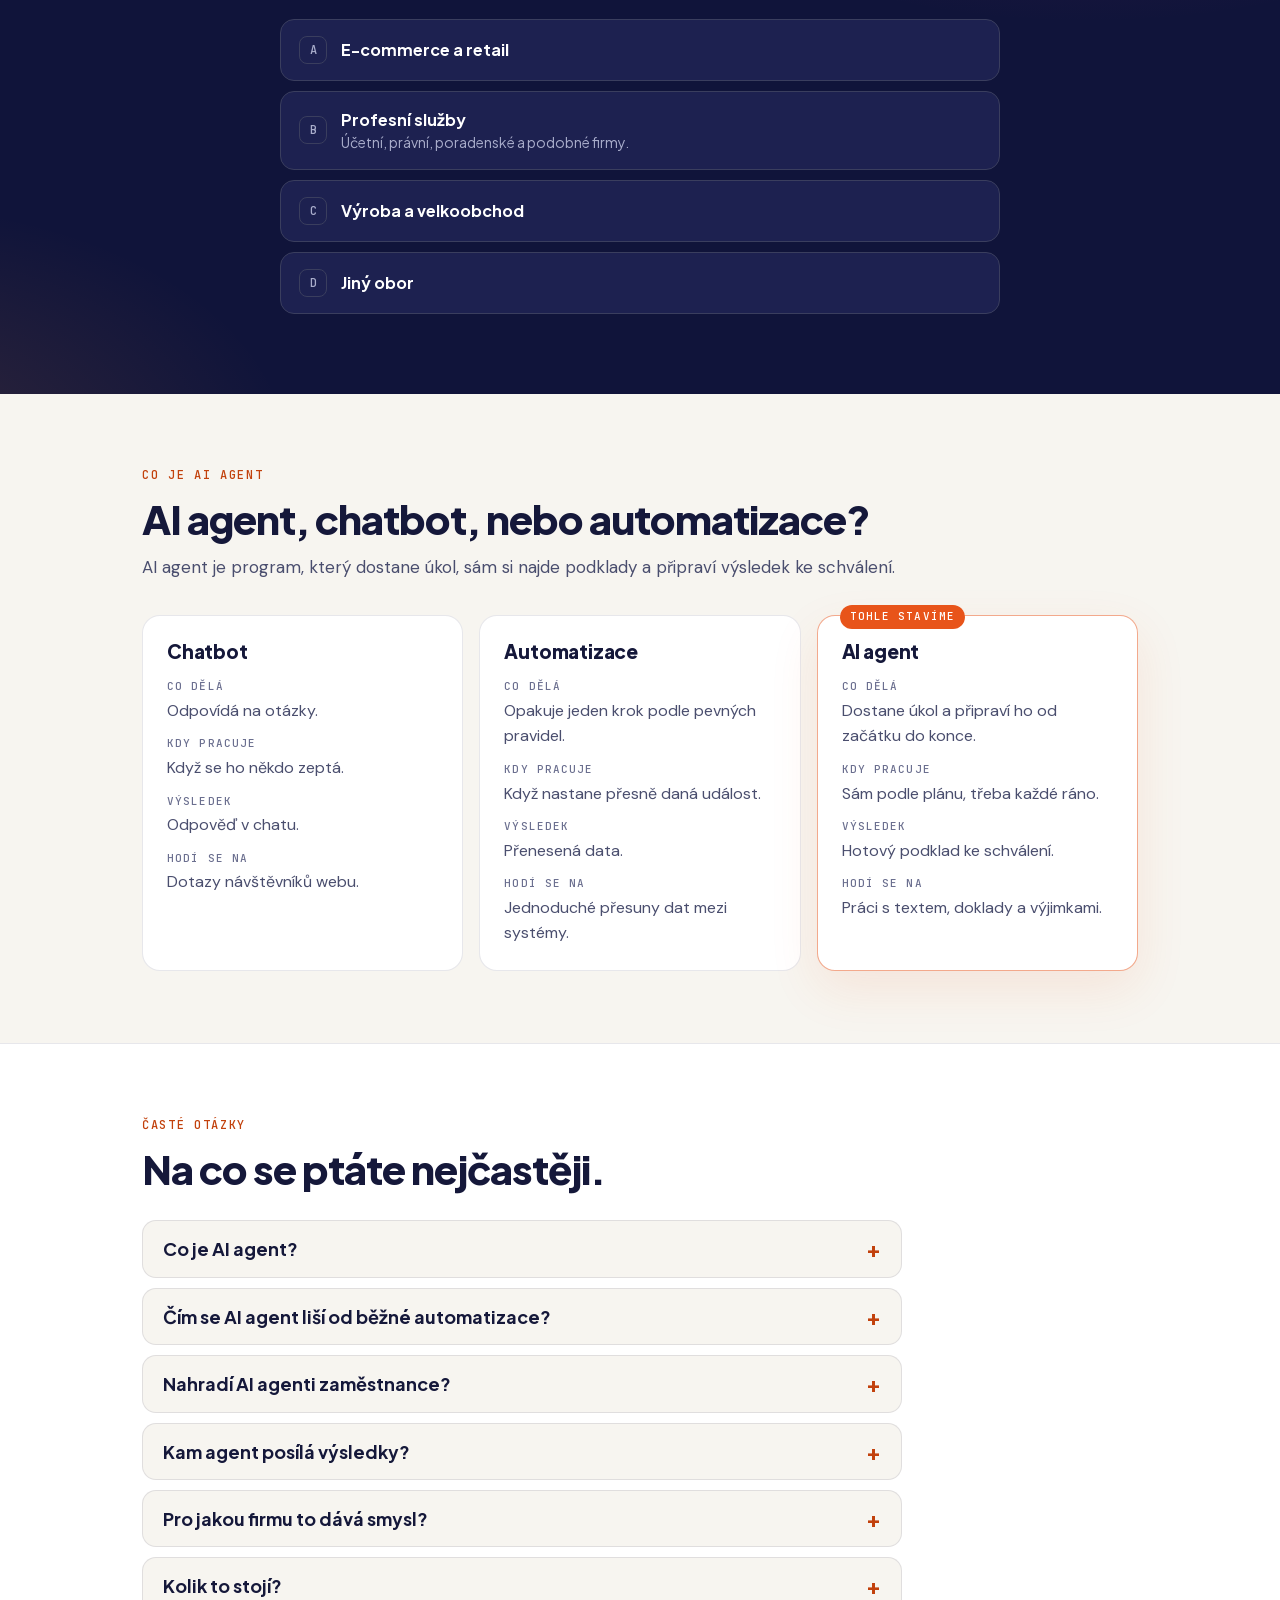
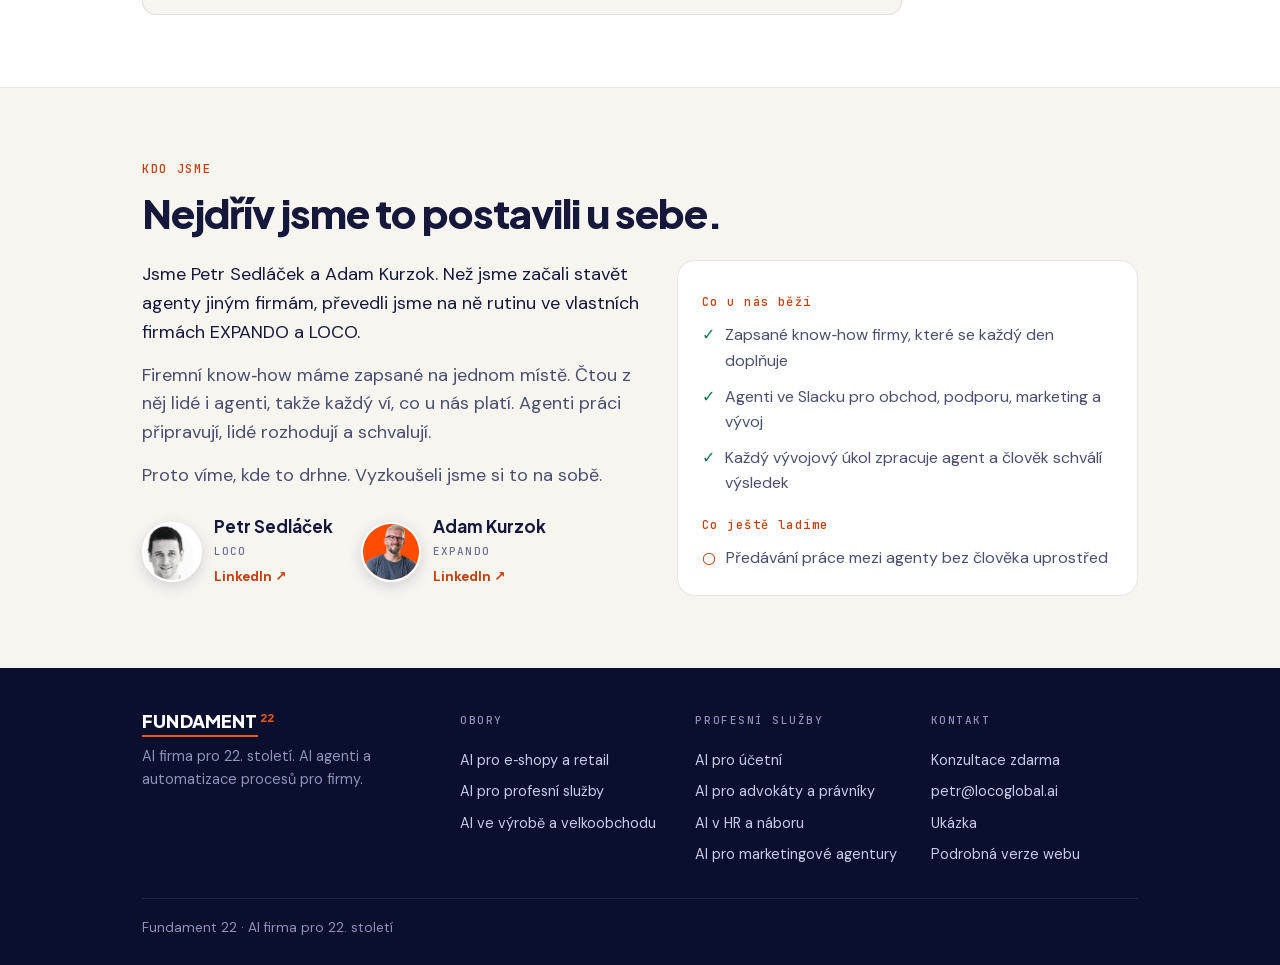
==== commit 8dddc14c: "start: fotky a LinkedIn v sekci Kdo jsme Co-Authored-By: Claude Fable 5.2 <noreply@anthropic.com>" ====
--- a/start/index.html
+++ b/start/index.html
@@ -343,6 +343,10 @@
 .saves .st b{display:block;font-size:14px;line-height:1.25;color:#fff}
 .saves .st span{display:block;font-size:12.5px;line-height:1.3;color:#A9ADCB;margin-top:2px}
 @media(max-width:600px){.saves .now{font-size:48px}.saves .st b{font-size:13px}.saves .st span{font-size:12px}}
+a.pp{text-decoration:none;color:inherit}
+.pp img{flex:none;width:60px;height:60px;border-radius:50%;object-fit:cover;border:2px solid #fff;box-shadow:0 4px 14px rgba(21,24,58,.16)}
+.pp .li{display:block;font-size:13.5px;font-weight:700;color:var(--or2);margin-top:3px}
+a.pp:hover .li{text-decoration:underline}
 </style>
 </head>
 <body>
@@ -475,7 +479,7 @@
 <p>Jsme Petr Sedláček a Adam Kurzok. Než jsme začali stavět agenty jiným firmám, převedli jsme na ně rutinu ve vlastních firmách EXPANDO a LOCO.</p>
 <p>Firemní know‑how máme zapsané na jednom místě. Čtou z něj lidé i agenti, takže každý ví, co u nás platí. Agenti práci připravují, lidé rozhodují a schvalují.</p>
 <p>Proto víme, kde to drhne. Vyzkoušeli jsme si to na sobě.</p>
-<div class="ppl"><div class="pp"><span class="av">PS</span><div><b>Petr Sedláček</b><small>LOCO</small></div></div><div class="pp"><span class="av b">AK</span><div><b>Adam Kurzok</b><small>EXPANDO</small></div></div></div>
+<div class="ppl"><a class="pp" href="https://www.linkedin.com/in/petr-sedl%C3%A1%C4%8Dek-13517389/" target="_blank" rel="noopener"><img src="../assets/tym/petr-sedlacek.jpg" width="60" height="60" alt="Petr Sedláček" loading="lazy"><div><b>Petr Sedláček</b><small>LOCO</small><span class="li">LinkedIn ↗</span></div></a><a class="pp" href="https://www.linkedin.com/in/adamkurzok/" target="_blank" rel="noopener"><img src="../assets/tym/adam-kurzok.jpg" width="60" height="60" alt="Adam Kurzok" loading="lazy"><div><b>Adam Kurzok</b><small>EXPANDO</small><span class="li">LinkedIn ↗</span></div></a></div>
 </div>
 <div class="card runs">
 <p class="n">Co u nás běží</p>
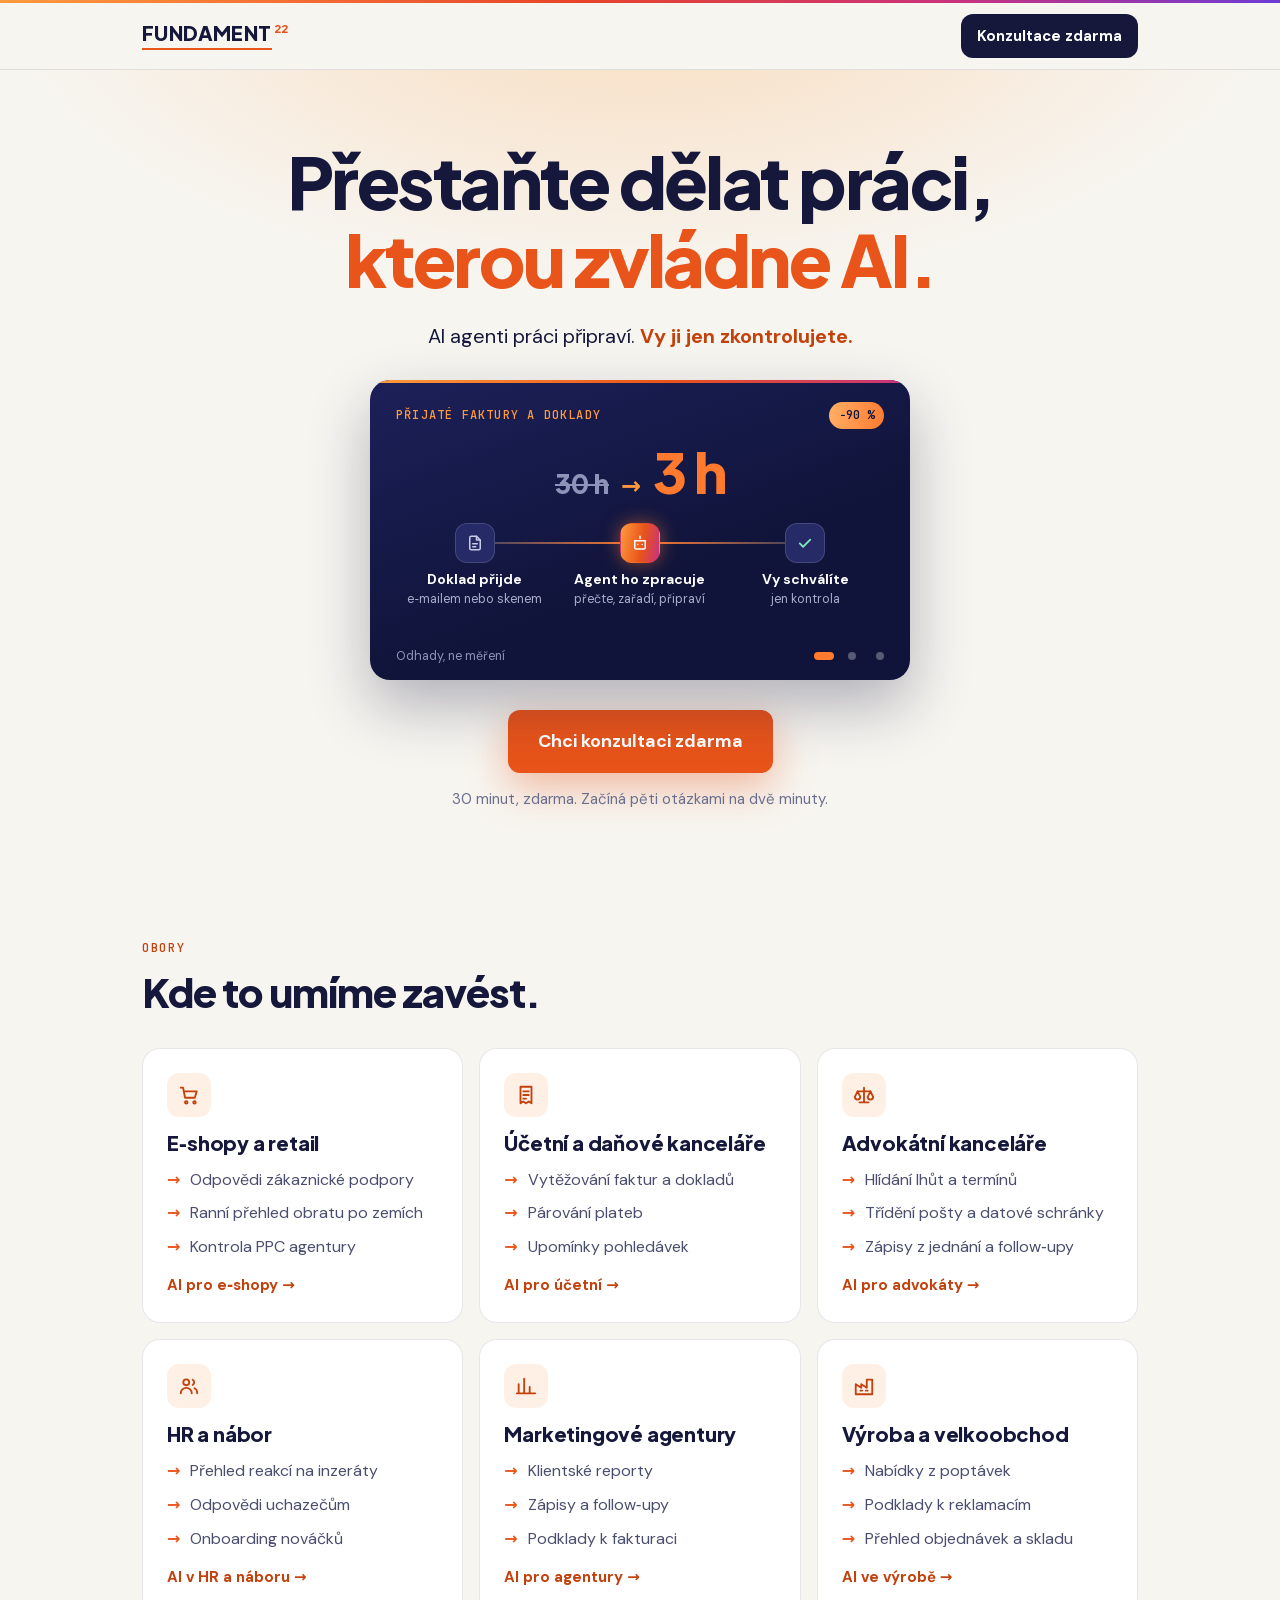
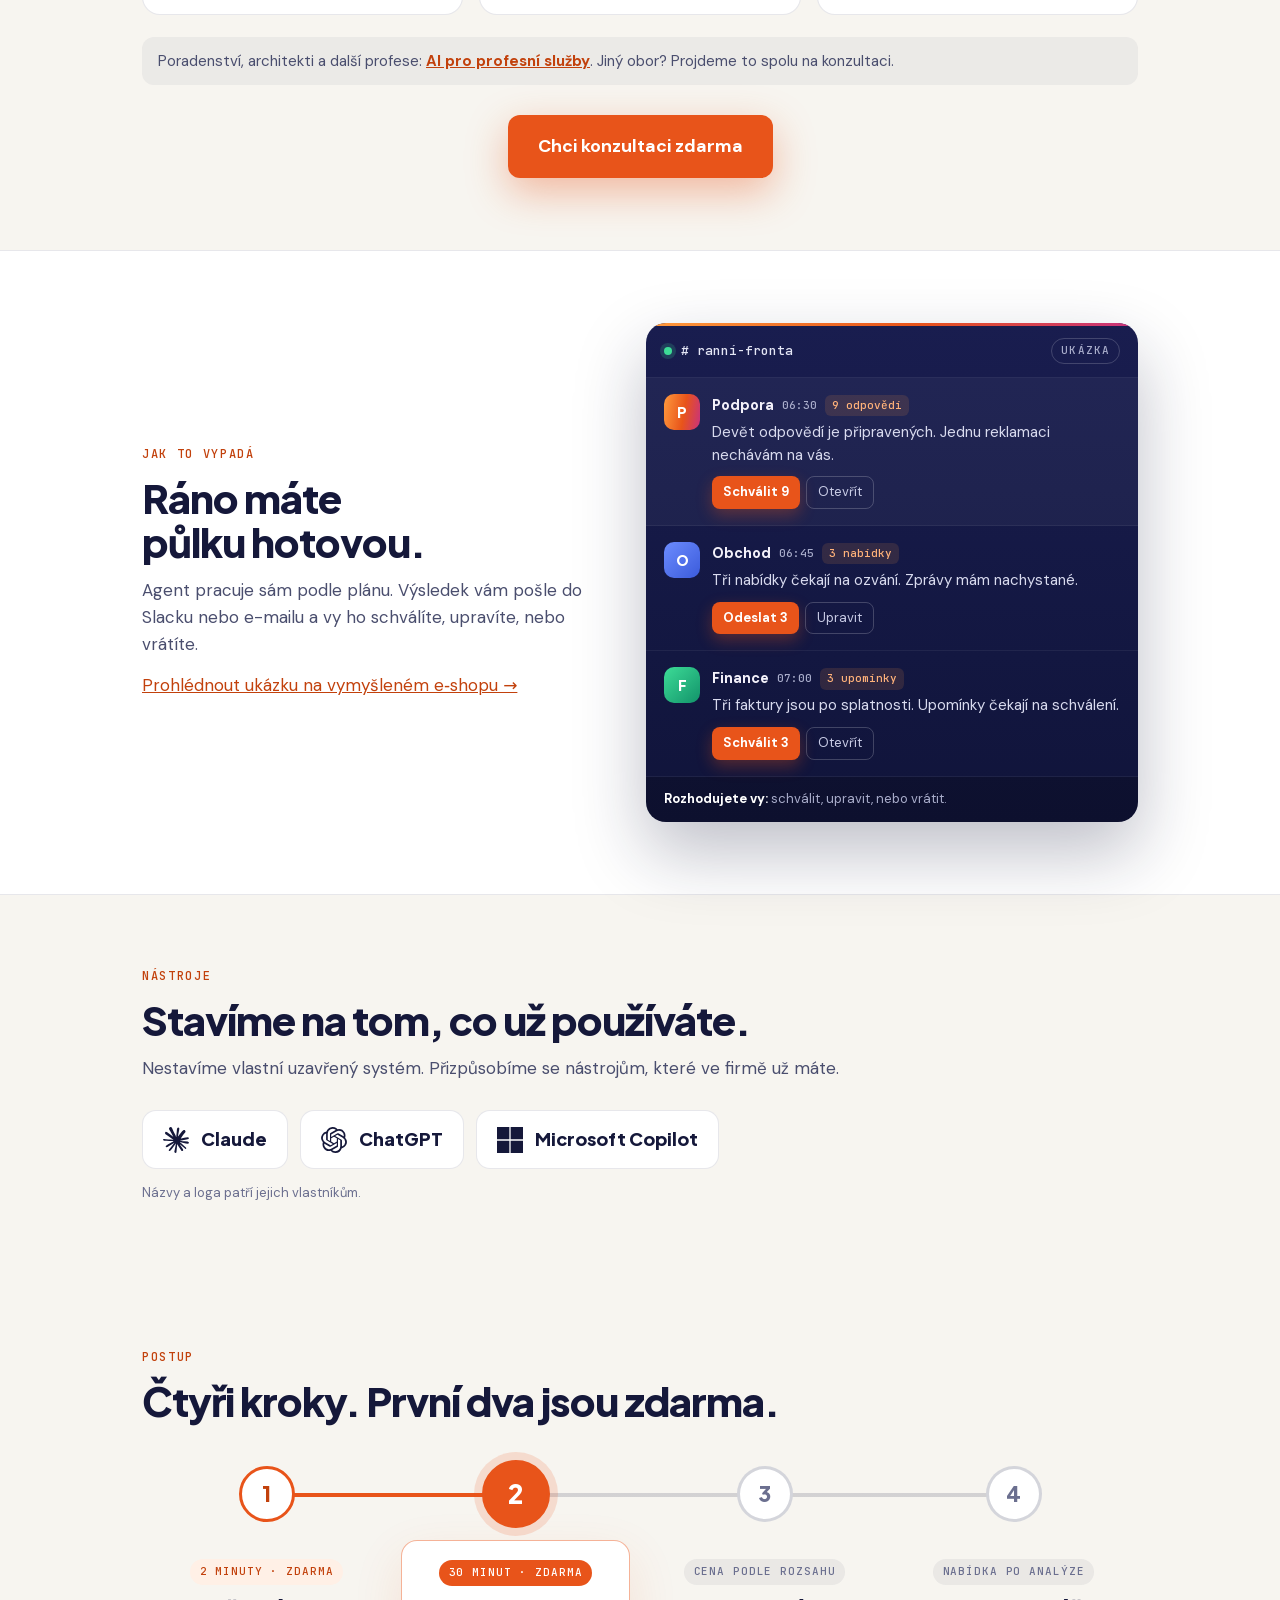
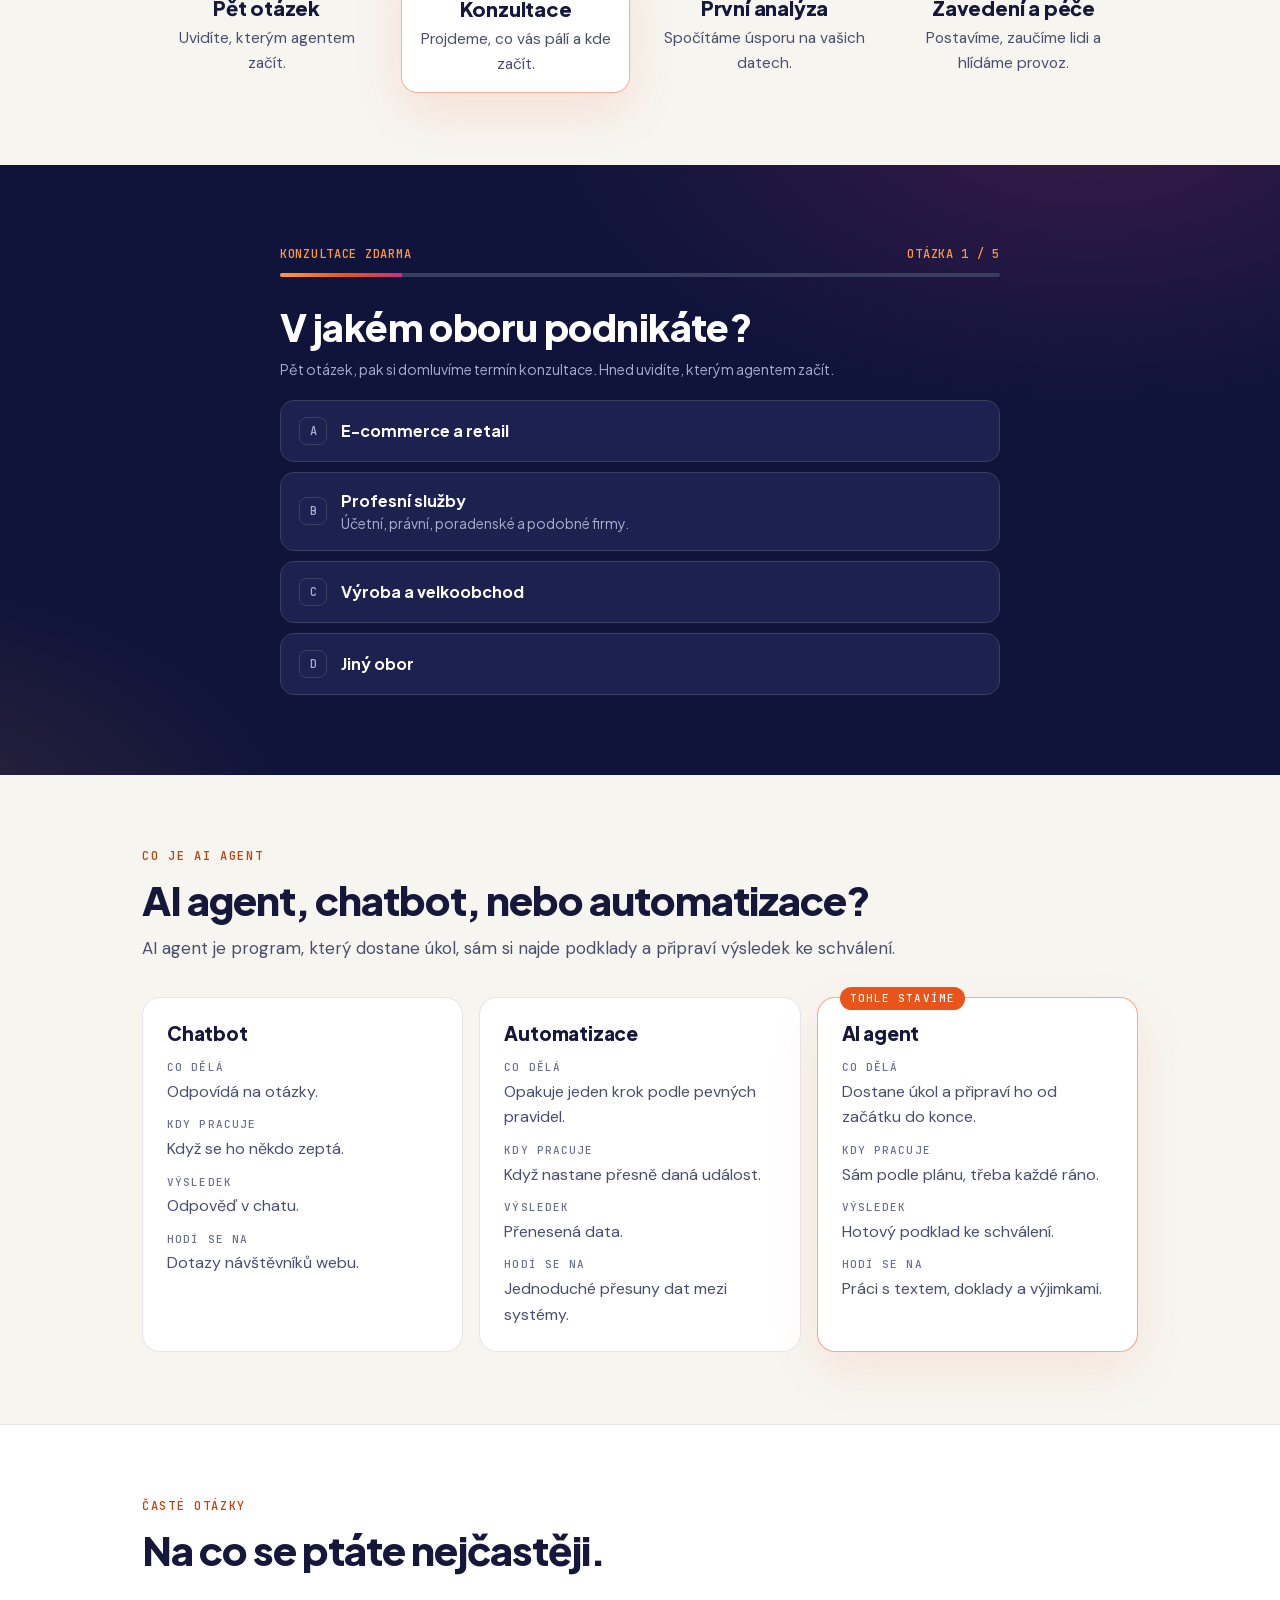
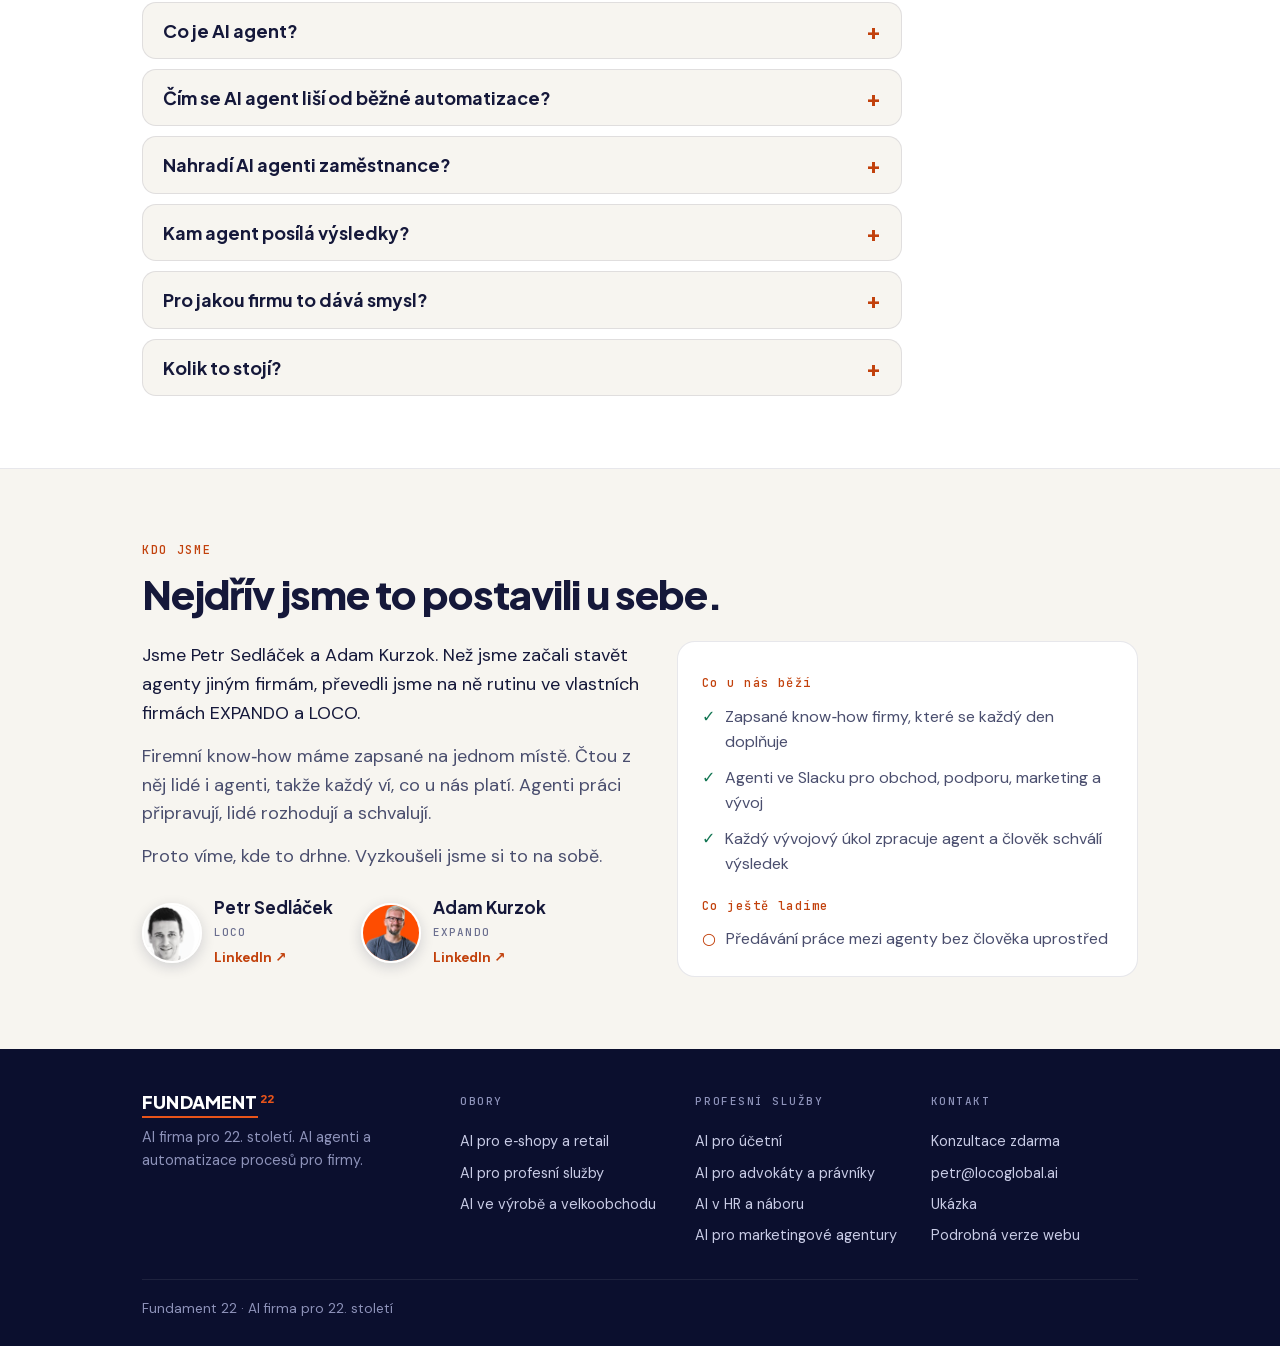
==== commit 00a05449: "start: sekce Nástroje (Claude, ChatGPT, Microsoft Copilot) Co-Authored-By: Claude Fable 5.2 <noreply" ====
--- a/start/index.html
+++ b/start/index.html
@@ -347,6 +347,11 @@
 .pp img{flex:none;width:60px;height:60px;border-radius:50%;object-fit:cover;border:2px solid #fff;box-shadow:0 4px 14px rgba(21,24,58,.16)}
 .pp .li{display:block;font-size:13.5px;font-weight:700;color:var(--or2);margin-top:3px}
 a.pp:hover .li{text-decoration:underline}
+.tools{list-style:none;padding:0;margin:28px 0 0;display:flex;flex-wrap:wrap;gap:12px}
+.tools li{display:flex;align-items:center;gap:12px;background:#fff;border:1px solid var(--line);border-radius:14px;padding:14px 20px;font-family:var(--disp);font-weight:800;font-size:18px;color:var(--ink)}
+.tools svg{flex:none;color:var(--ink)}
+.tm{margin-top:14px;font-size:13px;color:var(--ink3)}
+@media(max-width:600px){.tools li{flex:1 1 100%;padding:12px 16px;font-size:17px}}
 </style>
 </head>
 <body>
@@ -412,6 +417,18 @@
 <div class="m"><div class="av g">F</div><div class="mb"><div class="mh"><b>Finance</b><time>07:00</time><span class="chip">3 upomínky</span></div><p>Tři faktury jsou po splatnosti. Upomínky čekají na schválení.</p><div class="act"><span class="ok">Schválit 3</span><span class="no">Otevřít</span></div></div></div>
 <div class="qf"><b>Rozhodujete vy:</b> schválit, upravit, nebo vrátit.</div>
 </div>
+</div></section>
+
+<section id="nastroje"><div class="wrap">
+<p class="eyebrow">Nástroje</p>
+<h2>Stavíme na tom, co už používáte.</h2>
+<p class="sub">Nestavíme vlastní uzavřený systém. Přizpůsobíme se nástrojům, které ve firmě už máte.</p>
+<ul class="tools">
+<li><svg viewBox="0 0 24 24" width="26" height="26" aria-hidden="true"><path fill="currentColor" d="m4.7144 15.9555 4.7174-2.6471.079-.2307-.079-.1275h-.2307l-.7893-.0486-2.6956-.0729-2.3375-.0971-2.2646-.1214-.5707-.1215-.5343-.7042.0546-.3522.4797-.3218.686.0608 1.5179.1032 2.2767.1578 1.6514.0972 2.4468.255h.3886l.0546-.1579-.1336-.0971-.1032-.0972L6.973 9.8356l-2.55-1.6879-1.3356-.9714-.7225-.4918-.3643-.4614-.1578-1.0078.6557-.7225.8803.0607.2246.0607.8925.686 1.9064 1.4754 2.4893 1.8336.3643.3035.1457-.1032.0182-.0728-.164-.2733-1.3539-2.4467-1.445-2.4893-.6435-1.032-.17-.6194c-.0607-.255-.1032-.4674-.1032-.7285L6.287.1335 6.6997 0l.9957.1336.419.3642.6192 1.4147 1.0018 2.2282 1.5543 3.0296.4553.8985.2429.8318.091.255h.1579v-.1457l.1275-1.706.2368-2.0947.2307-2.6957.0789-.7589.3764-.9107.7468-.4918.5828.2793.4797.686-.0668.4433-.2853 1.8517-.5586 2.9021-.3643 1.9429h.2125l.2429-.2429.9835-1.3053 1.6514-2.0643.7286-.8196.85-.9046.5464-.4311h1.0321l.759 1.1293-.34 1.1657-1.0625 1.3478-.8804 1.1414-1.2628 1.7-.7893 1.36.0729.1093.1882-.0183 2.8535-.607 1.5421-.2794 1.8396-.3157.8318.3886.091.3946-.3278.8075-1.967.4857-2.3072.4614-3.4364.8136-.0425.0304.0486.0607 1.5482.1457.6618.0364h1.621l3.0175.2247.7892.522.4736.6376-.079.4857-1.2142.6193-1.6393-.3886-3.825-.9107-1.3113-.3279h-.1822v.1093l1.0929 1.0686 2.0035 1.8092 2.5075 2.3314.1275.5768-.3218.4554-.34-.0486-2.2039-1.6575-.85-.7468-1.9246-1.621h-.1275v.17l.4432.6496 2.3436 3.5214.1214 1.0807-.17.3521-.6071.2125-.6679-.1214-1.3721-1.9246L14.38 17.959l-1.1414-1.9428-.1397.079-.674 7.2552-.3156.3703-.7286.2793-.6071-.4614-.3218-.7468.3218-1.4753.3886-1.9246.3157-1.53.2853-1.9004.17-.6314-.0121-.0425-.1397.0182-1.4328 1.9672-2.1796 2.9446-1.7243 1.8456-.4128.164-.7164-.3704.0667-.6618.4008-.5889 2.386-3.0357 1.4389-1.882.929-1.0868-.0062-.1579h-.0546l-6.3385 4.1164-1.1293.1457-.4857-.4554.0608-.7467.2307-.2429 1.9064-1.3114Z"/></svg><span>Claude</span></li>
+<li><svg viewBox="0 0 24 24" width="26" height="26" aria-hidden="true"><path fill="currentColor" d="M22.2819 9.8211a5.9847 5.9847 0 0 0-.5157-4.9108 6.0462 6.0462 0 0 0-6.5098-2.9A6.0651 6.0651 0 0 0 4.9807 4.1818a5.9847 5.9847 0 0 0-3.9977 2.9 6.0462 6.0462 0 0 0 .7427 7.0966 5.98 5.98 0 0 0 .511 4.9107 6.051 6.051 0 0 0 6.5146 2.9001A5.9847 5.9847 0 0 0 13.2599 24a6.0557 6.0557 0 0 0 5.7718-4.2058 5.9894 5.9894 0 0 0 3.9977-2.9001 6.0557 6.0557 0 0 0-.7475-7.0729zm-9.022 12.6081a4.4755 4.4755 0 0 1-2.8764-1.0408l.1419-.0804 4.7783-2.7582a.7948.7948 0 0 0 .3927-.6813v-6.7369l2.02 1.1686a.071.071 0 0 1 .038.052v5.5826a4.504 4.504 0 0 1-4.4945 4.4944zm-9.6607-4.1254a4.4708 4.4708 0 0 1-.5346-3.0137l.142.0852 4.783 2.7582a.7712.7712 0 0 0 .7806 0l5.8428-3.3685v2.3324a.0804.0804 0 0 1-.0332.0615L9.74 19.9502a4.4992 4.4992 0 0 1-6.1408-1.6464zM2.3408 7.8956a4.485 4.485 0 0 1 2.3655-1.9728V11.6a.7664.7664 0 0 0 .3879.6765l5.8144 3.3543-2.0201 1.1685a.0757.0757 0 0 1-.071 0l-4.8303-2.7865A4.504 4.504 0 0 1 2.3408 7.872zm16.5963 3.8558L13.1038 8.364 15.1192 7.2a.0757.0757 0 0 1 .071 0l4.8303 2.7913a4.4944 4.4944 0 0 1-.6765 8.1042v-5.6772a.79.79 0 0 0-.407-.667zm2.0107-3.0231l-.142-.0852-4.7735-2.7818a.7759.7759 0 0 0-.7854 0L9.409 9.2297V6.8974a.0662.0662 0 0 1 .0284-.0615l4.8303-2.7866a4.4992 4.4992 0 0 1 6.6802 4.66zM8.3065 12.863l-2.02-1.1638a.0804.0804 0 0 1-.038-.0567V6.0742a4.4992 4.4992 0 0 1 7.3757-3.4537l-.142.0805L8.704 5.459a.7948.7948 0 0 0-.3927.6813zm1.0976-2.3654l2.602-1.4998 2.6069 1.4998v2.9994l-2.5974 1.4997-2.6067-1.4997Z"/></svg><span>ChatGPT</span></li>
+<li><svg viewBox="0 0 24 24" width="26" height="26" aria-hidden="true"><path fill="currentColor" d="M0 0v11.408h11.408V0zm12.594 0v11.408H24V0zM0 12.594V24h11.408V12.594zm12.594 0V24H24V12.594z"/></svg><span>Microsoft Copilot</span></li>
+</ul>
+<p class="tm">Názvy a loga patří jejich vlastníkům.</p>
 </div></section>
 
 <section id="postup"><div class="wrap">
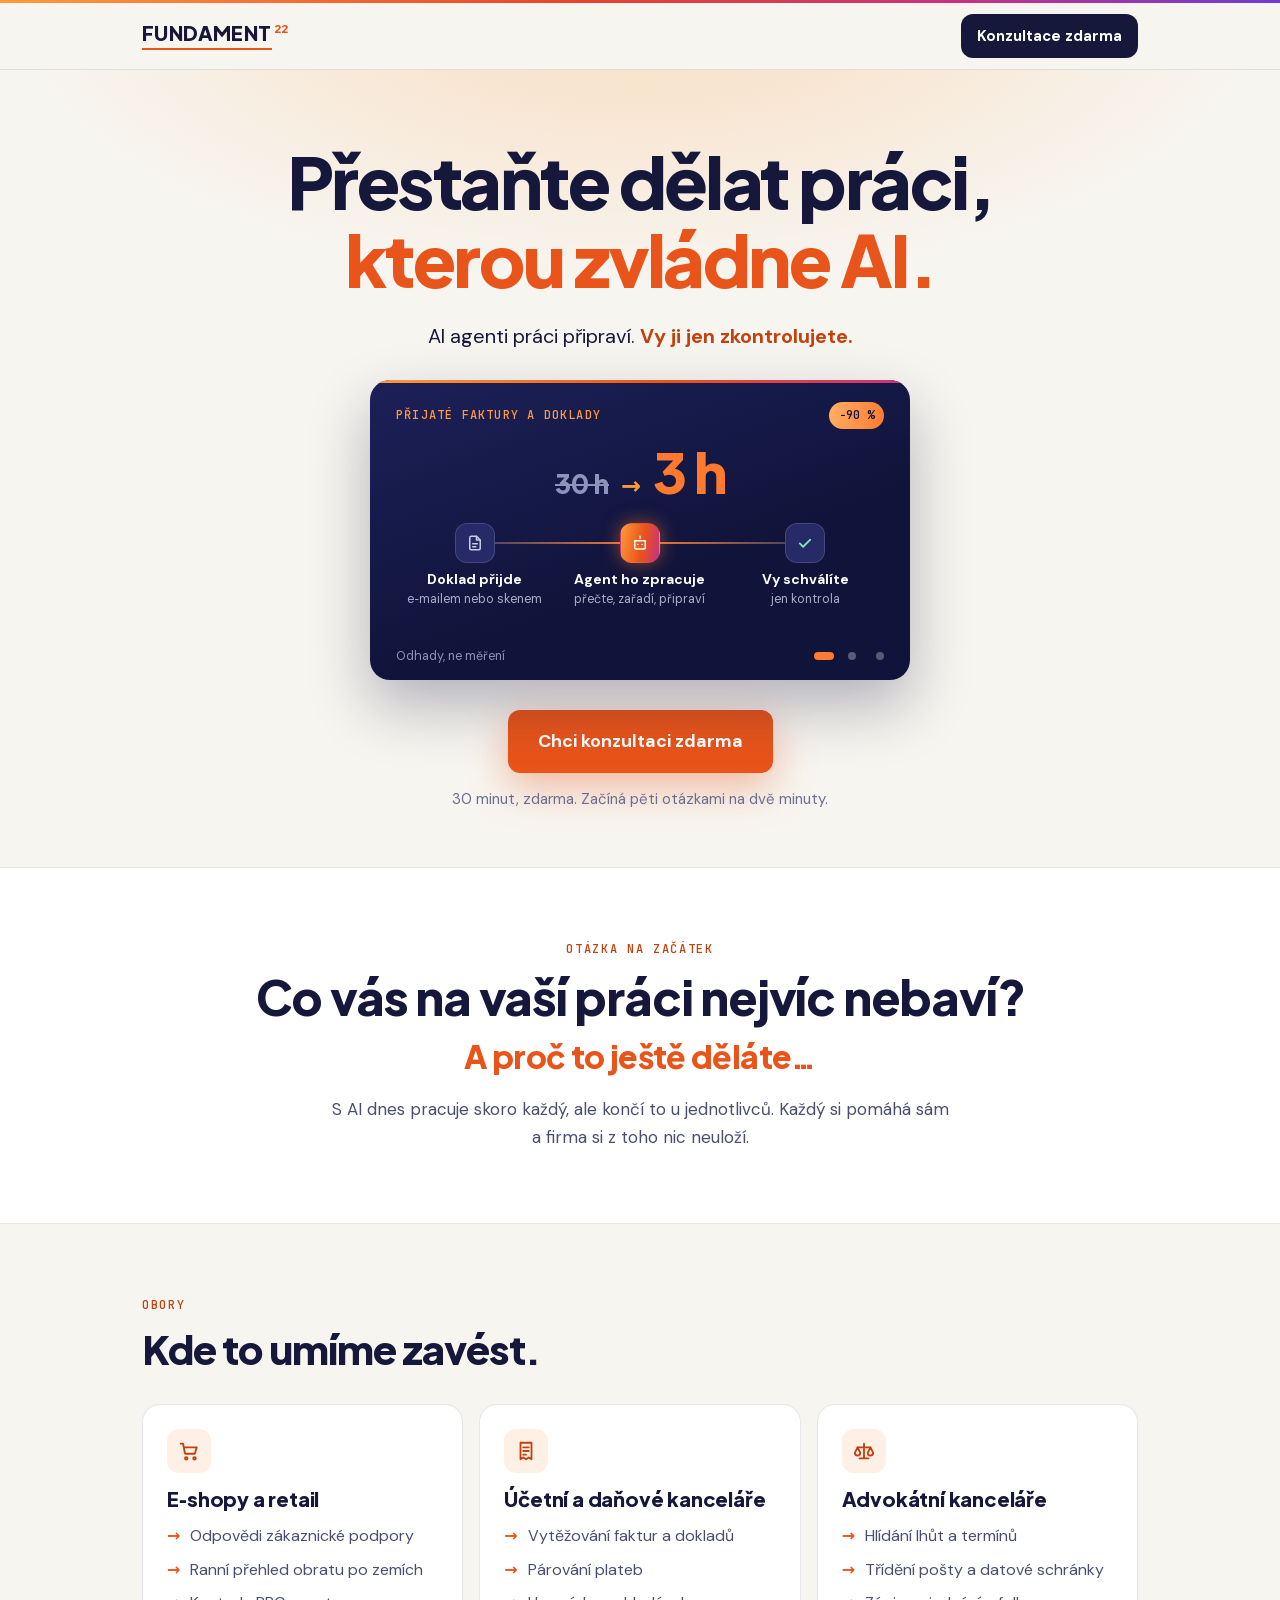
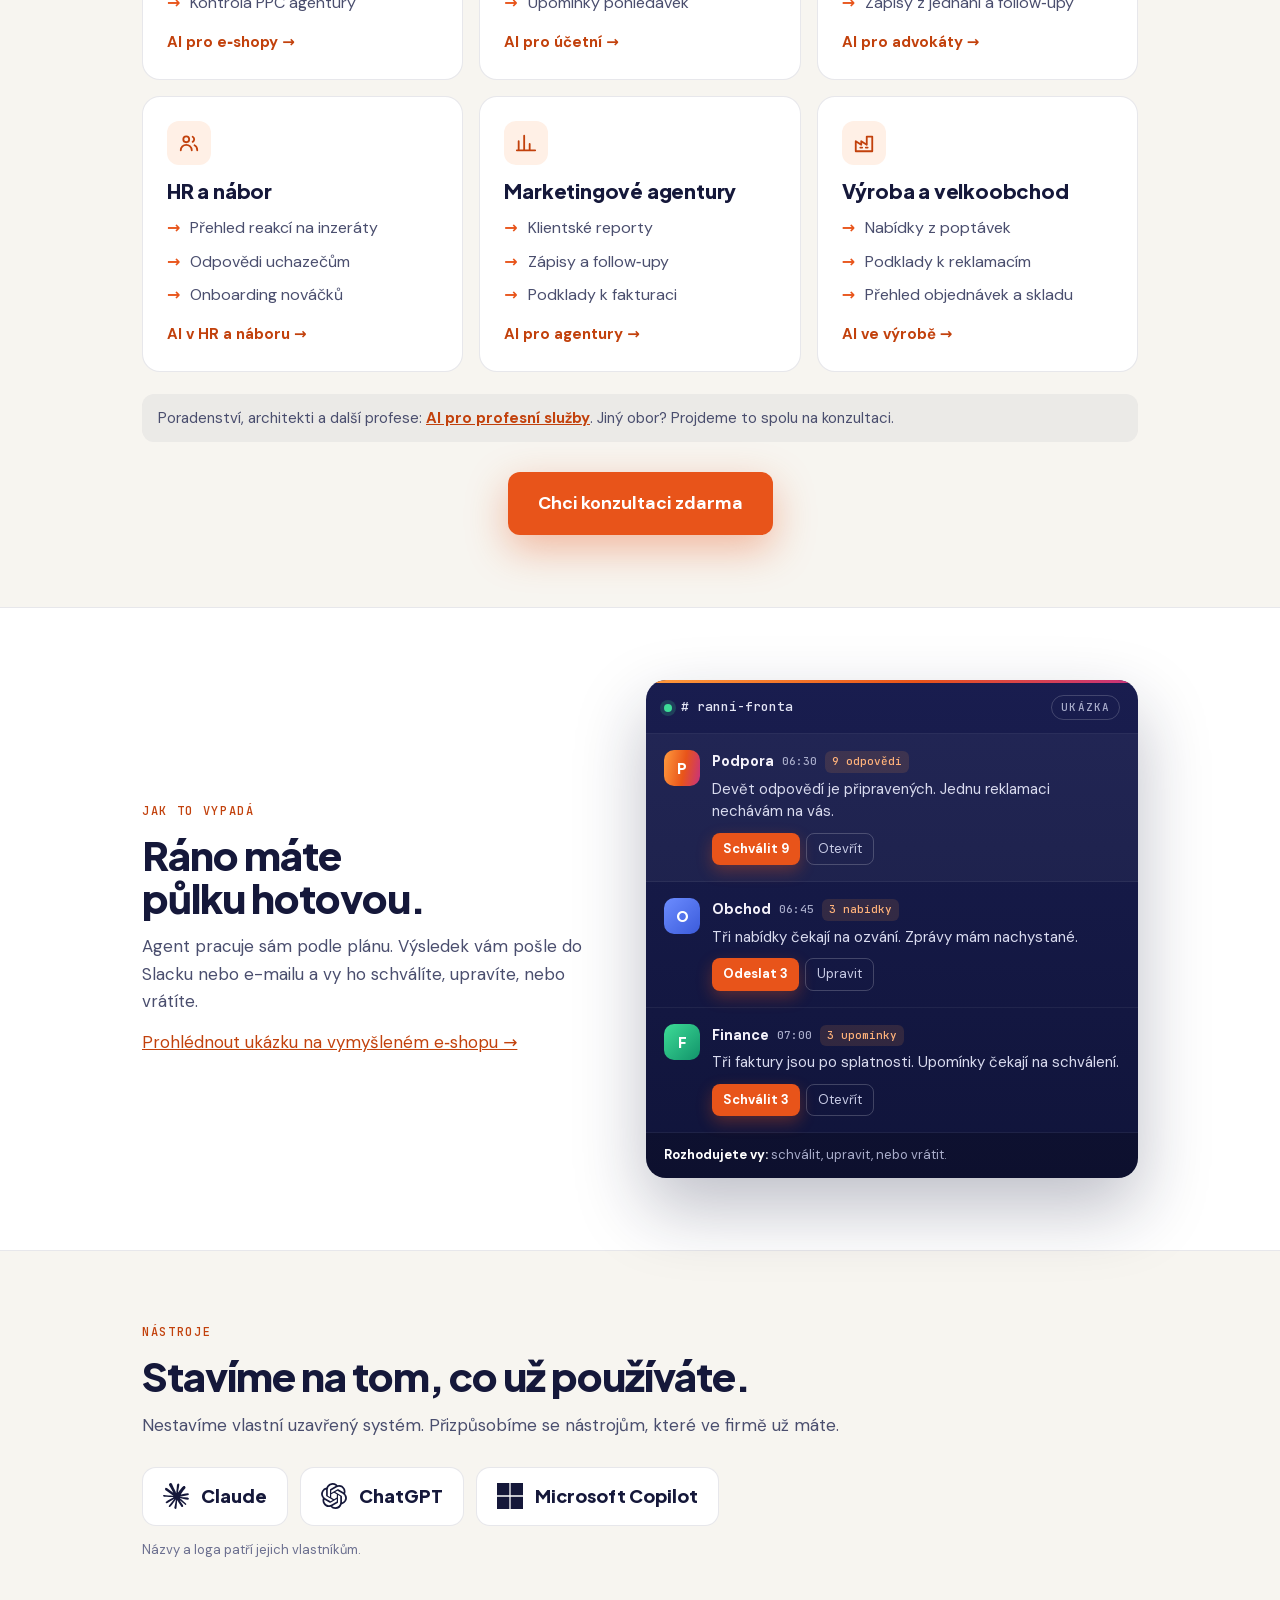
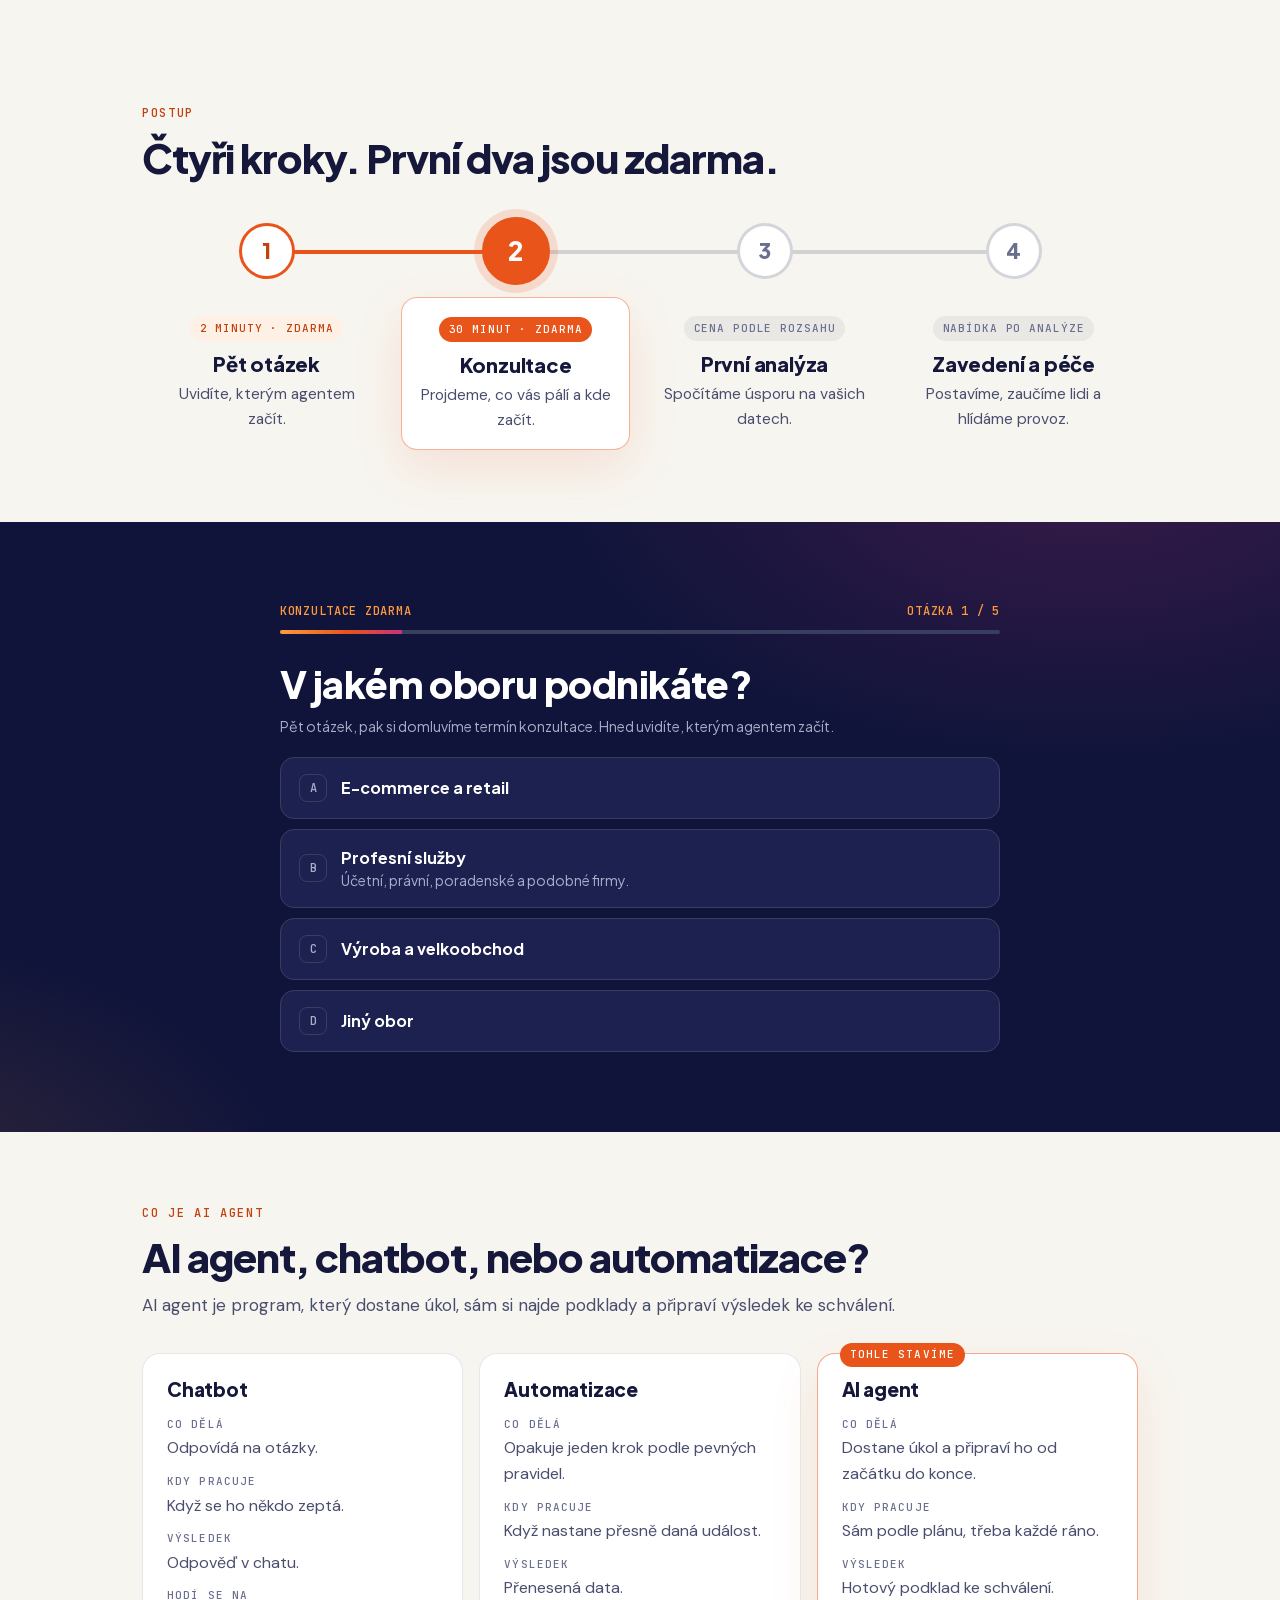
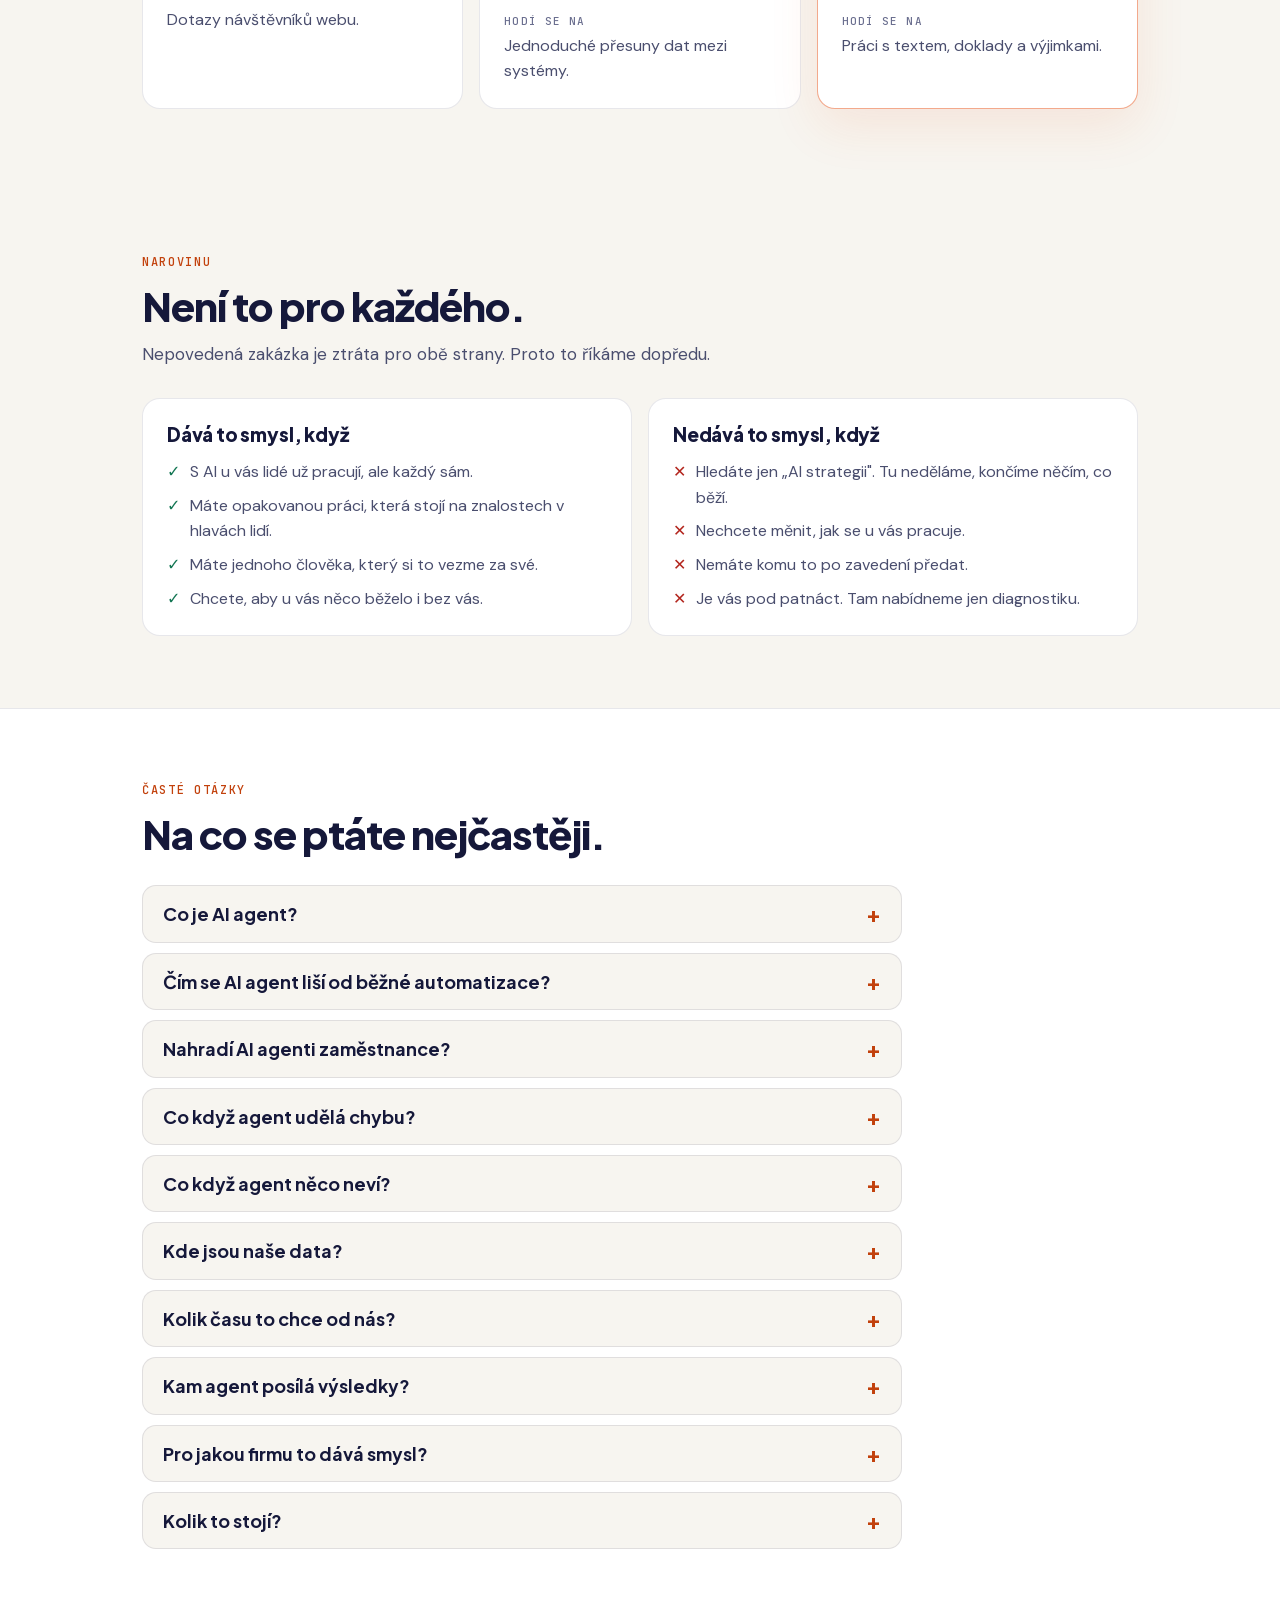
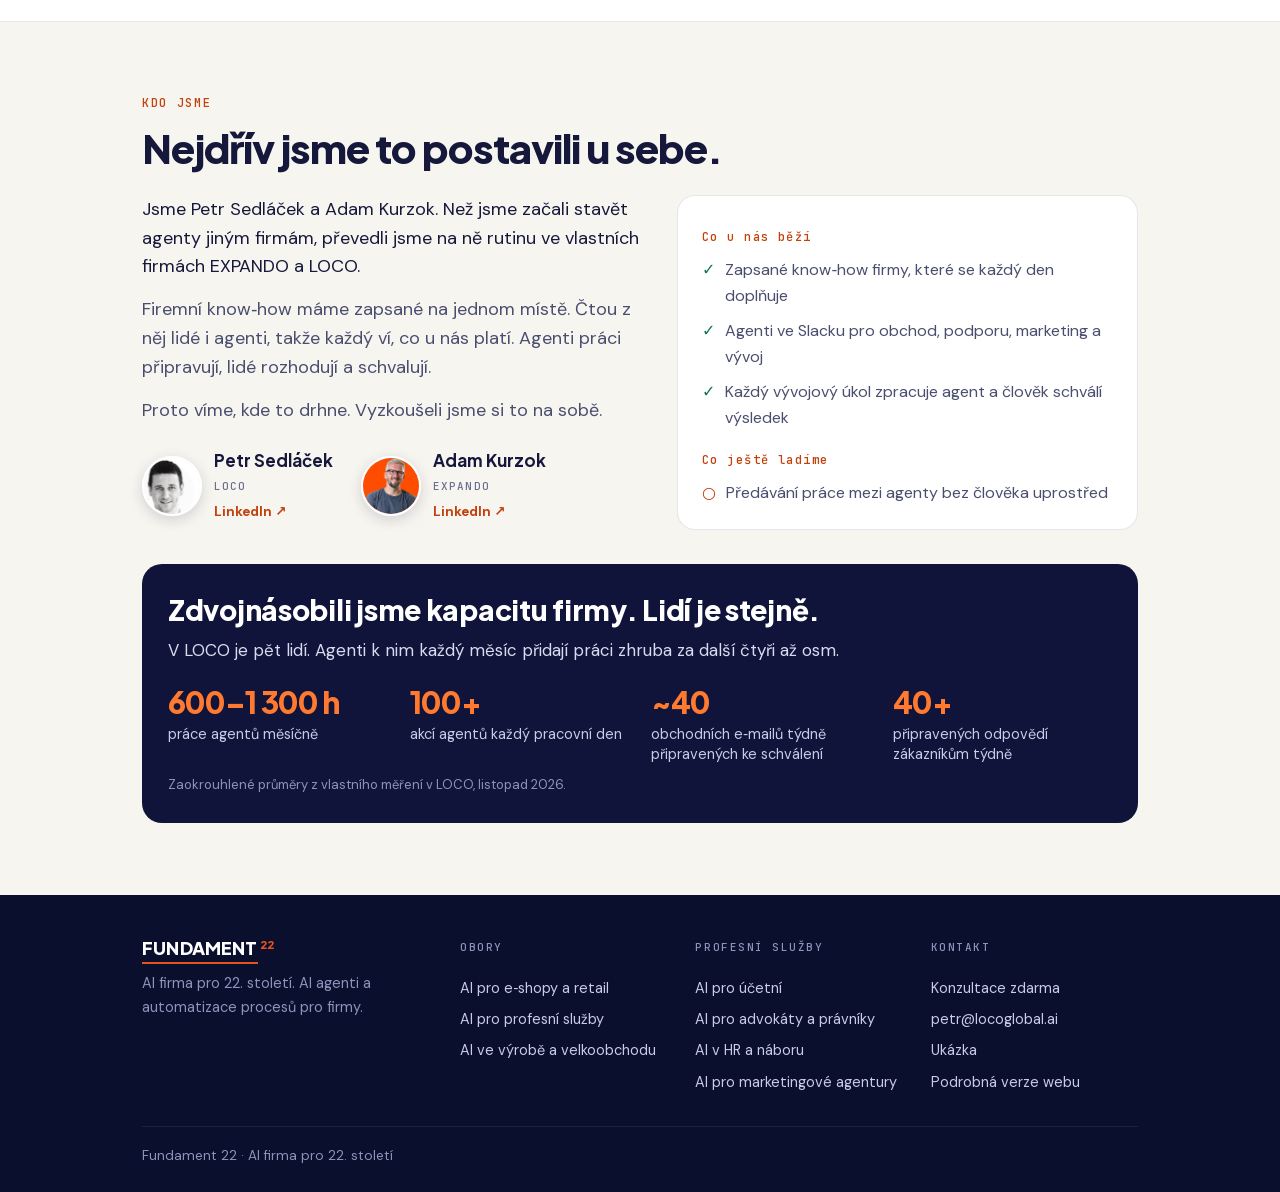
==== commit fffc9b27: "start: z Petrovy verze úvodní otázka, čísla LOCO, pro koho to není, časté otázky Co-Authored-By: Cla" ====
--- a/start/index.html
+++ b/start/index.html
@@ -352,6 +352,19 @@
 .tools svg{flex:none;color:var(--ink)}
 .tm{margin-top:14px;font-size:13px;color:var(--ink3)}
 @media(max-width:600px){.tools li{flex:1 1 100%;padding:12px 16px;font-size:17px}}
+.qz{text-align:center}
+.qz h2{font-size:clamp(30px,5vw,48px)}
+.qz .qsub{font-family:var(--disp);font-weight:800;font-size:clamp(22px,3.4vw,32px);letter-spacing:-.02em;color:var(--or);margin-top:8px}
+.qz .sub{max-width:620px;margin-left:auto;margin-right:auto}
+.ours{margin-top:34px;background:var(--dark);color:#fff;border-radius:20px;padding:28px 26px}
+.ours h3{font-size:clamp(22px,3vw,28px);color:#fff}
+.ours>p{margin-top:10px;color:#D9DBEF}
+.nums4{display:grid;gap:18px 22px;margin-top:22px;grid-template-columns:1fr 1fr}
+@media(min-width:860px){.nums4{grid-template-columns:repeat(4,1fr)}}
+.nums4 b{display:block;font-family:var(--disp);font-weight:800;font-size:clamp(24px,2.6vw,30px);letter-spacing:-.03em;line-height:1.1;color:#FF7A2F;white-space:nowrap}
+.nums4 span{display:block;margin-top:6px;font-size:14.5px;line-height:1.35;color:#C9CCE6}
+.ours .tm{color:#8E93BA}
+@media(max-width:600px){.ours{padding:22px 18px}}
 </style>
 </head>
 <body>
@@ -380,6 +393,13 @@
 </div>
 <div class="cta"><a class="btn big" href="#analyza">Chci konzultaci zdarma</a></div>
 <p class="micro">30 minut, zdarma. Začíná pěti otázkami na dvě minuty.</p>
+</div></section>
+
+<section class="white" id="otazka"><div class="wrap qz">
+<p class="eyebrow">Otázka na začátek</p>
+<h2>Co vás na vaší práci nejvíc nebaví?</h2>
+<p class="qsub">A proč to ještě děláte…</p>
+<p class="sub">S AI dnes pracuje skoro každý, ale končí to u jednotlivců. Každý si pomáhá sám a firma si z toho nic neuloží.</p>
 </div></section>
 
 <section id="obory"><div class="wrap">
@@ -472,6 +492,24 @@
 </div>
 </div></section>
 
+<section id="pro-koho"><div class="wrap">
+<p class="eyebrow">Narovinu</p>
+<h2>Není to pro každého.</h2>
+<p class="sub">Nepovedená zakázka je ztráta pro obě strany. Proto to říkáme dopředu.</p>
+<div class="fit">
+<article class="card yes"><h3>Dává to smysl, když</h3><ul>
+<li>S AI u vás lidé už pracují, ale každý sám.</li>
+<li>Máte opakovanou práci, která stojí na znalostech v hlavách lidí.</li>
+<li>Máte jednoho člověka, který si to vezme za své.</li>
+<li>Chcete, aby u vás něco běželo i bez vás.</li></ul></article>
+<article class="card nope"><h3>Nedává to smysl, když</h3><ul>
+<li>Hledáte jen „AI strategii". Tu neděláme, končíme něčím, co běží.</li>
+<li>Nechcete měnit, jak se u vás pracuje.</li>
+<li>Nemáte komu to po zavedení předat.</li>
+<li>Je vás pod patnáct. Tam nabídneme jen diagnostiku.</li></ul></article>
+</div>
+</div></section>
+
 <section class="white" id="otazky"><div class="wrap">
 <p class="eyebrow">Časté otázky</p>
 <h2>Na co se ptáte nejčastěji.</h2>
@@ -479,12 +517,16 @@
 <details><summary>Co je AI agent?</summary><p>Program, který dostane úkol, sám si najde podklady ve vašich systémech, připraví výsledek a pošle ho ke schválení. Nečeká na otázku jako chatbot, pracuje sám podle plánu.</p></details>
 <details><summary>Čím se AI agent liší od běžné automatizace?</summary><p>Běžná automatizace opakuje jeden krok podle pevných pravidel. Agent si poradí i s textem a výjimkami: přečte e‑mail nebo doklad, navrhne, co s ním, a nejasné případy nechá na člověku.</p></details>
 <details><summary>Nahradí AI agenti zaměstnance?</summary><p>Ne. Agent práci připraví a člověk ji zkontroluje a schválí. Lidem ubude rutina a zbude jim čas na práci, kde je potřeba úsudek.</p></details>
+<details><summary>Co když agent udělá chybu?</summary><p>K zákazníkovi nejde nic bez schválení člověka: agent navrhuje, vy schvalujete. Samostatnost mu přidáváme po oblastech, až když má za sebou řadu schválených výstupů.</p></details>
+<details><summary>Co když agent něco neví?</summary><p>Řekne „nevím“ a nechá to na vás. Nevymýšlí si a nemlčí. Když ve firemních znalostech chybí pravidlo, navrhne ho dopsat.</p></details>
+<details><summary>Kde jsou naše data?</summary><p>Ve vašich nástrojích a ve vašich účtech. Agent čte jen systémy, které mu sami napojíte, a zapsané know‑how patří vám.</p></details>
+<details><summary>Kolik času to chce od nás?</summary><p>Konzultaci, první analýzu a pak průběžné schvalování návrhů. Nejvíc času to chce první týdny, kdy agenty ladíme na vaši firmu.</p></details>
 <details><summary>Kam agent posílá výsledky?</summary><p>Do Slacku nebo e‑mailu. Tam je schválíte, upravíte, nebo vrátíte.</p></details>
 <details><summary>Pro jakou firmu to dává smysl?</summary><p>Pro firmu, kde se každý týden opakuje stejná ruční práce: doklady, dotazy zákazníků, nabídky, reporty nebo upomínky. Jestli je to váš případ, zjistíte na konzultaci.</p></details>
 <details><summary>Kolik to stojí?</summary><p>Úvodní konzultace na 30 minut je zdarma. První analýza má cenu podle rozsahu a nabídku na zavedení dostanete až po ní.</p></details>
 </div>
 <script type="application/ld+json">
-{"@context": "https://schema.org", "@type": "FAQPage", "mainEntity": [{"@type": "Question", "name": "Co je AI agent?", "acceptedAnswer": {"@type": "Answer", "text": "Program, který dostane úkol, sám si najde podklady ve vašich systémech, připraví výsledek a pošle ho ke schválení. Nečeká na otázku jako chatbot, pracuje sám podle plánu."}}, {"@type": "Question", "name": "Čím se AI agent liší od běžné automatizace?", "acceptedAnswer": {"@type": "Answer", "text": "Běžná automatizace opakuje jeden krok podle pevných pravidel. Agent si poradí i s textem a výjimkami: přečte e‑mail nebo doklad, navrhne, co s ním, a nejasné případy nechá na člověku."}}, {"@type": "Question", "name": "Nahradí AI agenti zaměstnance?", "acceptedAnswer": {"@type": "Answer", "text": "Ne. Agent práci připraví a člověk ji zkontroluje a schválí. Lidem ubude rutina a zbude jim čas na práci, kde je potřeba úsudek."}}, {"@type": "Question", "name": "Kam agent posílá výsledky?", "acceptedAnswer": {"@type": "Answer", "text": "Do Slacku nebo e‑mailu. Tam je schválíte, upravíte, nebo vrátíte."}}, {"@type": "Question", "name": "Pro jakou firmu to dává smysl?", "acceptedAnswer": {"@type": "Answer", "text": "Pro firmu, kde se každý týden opakuje stejná ruční práce: doklady, dotazy zákazníků, nabídky, reporty nebo upomínky. Jestli je to váš případ, zjistíte na konzultaci."}}, {"@type": "Question", "name": "Kolik to stojí?", "acceptedAnswer": {"@type": "Answer", "text": "Úvodní konzultace na 30 minut je zdarma. První analýza má cenu podle rozsahu a nabídku na zavedení dostanete až po ní."}}]}
+{"@context": "https://schema.org", "@type": "FAQPage", "mainEntity": [{"@type": "Question", "name": "Co je AI agent?", "acceptedAnswer": {"@type": "Answer", "text": "Program, který dostane úkol, sám si najde podklady ve vašich systémech, připraví výsledek a pošle ho ke schválení. Nečeká na otázku jako chatbot, pracuje sám podle plánu."}}, {"@type": "Question", "name": "Čím se AI agent liší od běžné automatizace?", "acceptedAnswer": {"@type": "Answer", "text": "Běžná automatizace opakuje jeden krok podle pevných pravidel. Agent si poradí i s textem a výjimkami: přečte e‑mail nebo doklad, navrhne, co s ním, a nejasné případy nechá na člověku."}}, {"@type": "Question", "name": "Nahradí AI agenti zaměstnance?", "acceptedAnswer": {"@type": "Answer", "text": "Ne. Agent práci připraví a člověk ji zkontroluje a schválí. Lidem ubude rutina a zbude jim čas na práci, kde je potřeba úsudek."}}, {"@type": "Question", "name": "Co když agent udělá chybu?", "acceptedAnswer": {"@type": "Answer", "text": "K zákazníkovi nejde nic bez schválení člověka: agent navrhuje, vy schvalujete. Samostatnost mu přidáváme po oblastech, až když má za sebou řadu schválených výstupů."}}, {"@type": "Question", "name": "Co když agent něco neví?", "acceptedAnswer": {"@type": "Answer", "text": "Řekne „nevím“ a nechá to na vás. Nevymýšlí si a nemlčí. Když ve firemních znalostech chybí pravidlo, navrhne ho dopsat."}}, {"@type": "Question", "name": "Kde jsou naše data?", "acceptedAnswer": {"@type": "Answer", "text": "Ve vašich nástrojích a ve vašich účtech. Agent čte jen systémy, které mu sami napojíte, a zapsané know‑how patří vám."}}, {"@type": "Question", "name": "Kolik času to chce od nás?", "acceptedAnswer": {"@type": "Answer", "text": "Konzultaci, první analýzu a pak průběžné schvalování návrhů. Nejvíc času to chce první týdny, kdy agenty ladíme na vaši firmu."}}, {"@type": "Question", "name": "Kam agent posílá výsledky?", "acceptedAnswer": {"@type": "Answer", "text": "Do Slacku nebo e‑mailu. Tam je schválíte, upravíte, nebo vrátíte."}}, {"@type": "Question", "name": "Pro jakou firmu to dává smysl?", "acceptedAnswer": {"@type": "Answer", "text": "Pro firmu, kde se každý týden opakuje stejná ruční práce: doklady, dotazy zákazníků, nabídky, reporty nebo upomínky. Jestli je to váš případ, zjistíte na konzultaci."}}, {"@type": "Question", "name": "Kolik to stojí?", "acceptedAnswer": {"@type": "Answer", "text": "Úvodní konzultace na 30 minut je zdarma. První analýza má cenu podle rozsahu a nabídku na zavedení dostanete až po ní."}}]}
 </script>
 </div></section>
 
@@ -504,6 +546,17 @@
 <p class="n">Co ještě ladíme</p>
 <ul class="todo"><li>Předávání práce mezi agenty bez člověka uprostřed</li></ul>
 </div>
+</div>
+<div class="ours">
+<h3>Zdvojnásobili jsme kapacitu firmy. Lidí je stejně.</h3>
+<p>V LOCO je pět lidí. Agenti k nim každý měsíc přidají práci zhruba za další čtyři až osm.</p>
+<div class="nums4">
+<div><b>600–1 300 h</b><span>práce agentů měsíčně</span></div>
+<div><b>100+</b><span>akcí agentů každý pracovní den</span></div>
+<div><b>~40</b><span>obchodních e‑mailů týdně připravených ke schválení</span></div>
+<div><b>40+</b><span>připravených odpovědí zákazníkům týdně</span></div>
+</div>
+<p class="tm">Zaokrouhlené průměry z vlastního měření v LOCO, listopad 2026.</p>
 </div>
 </div></section>
 </main>
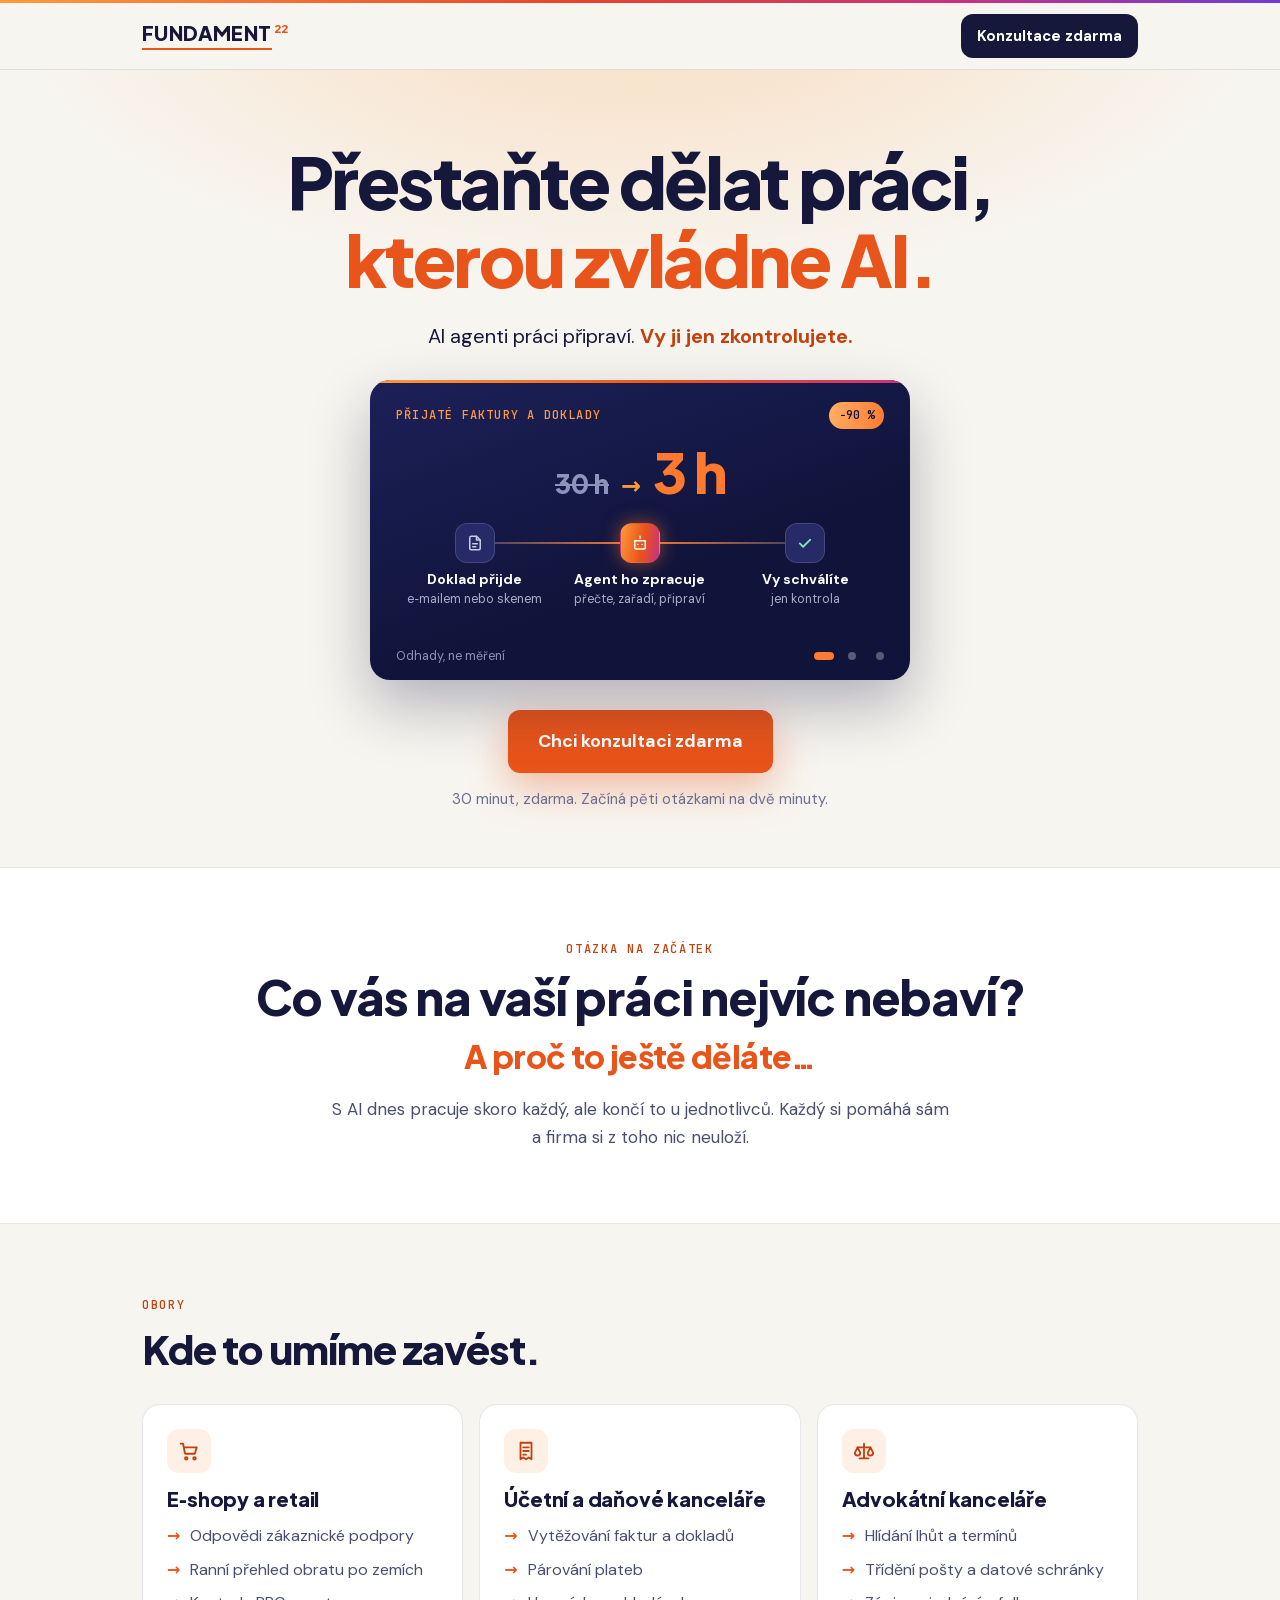
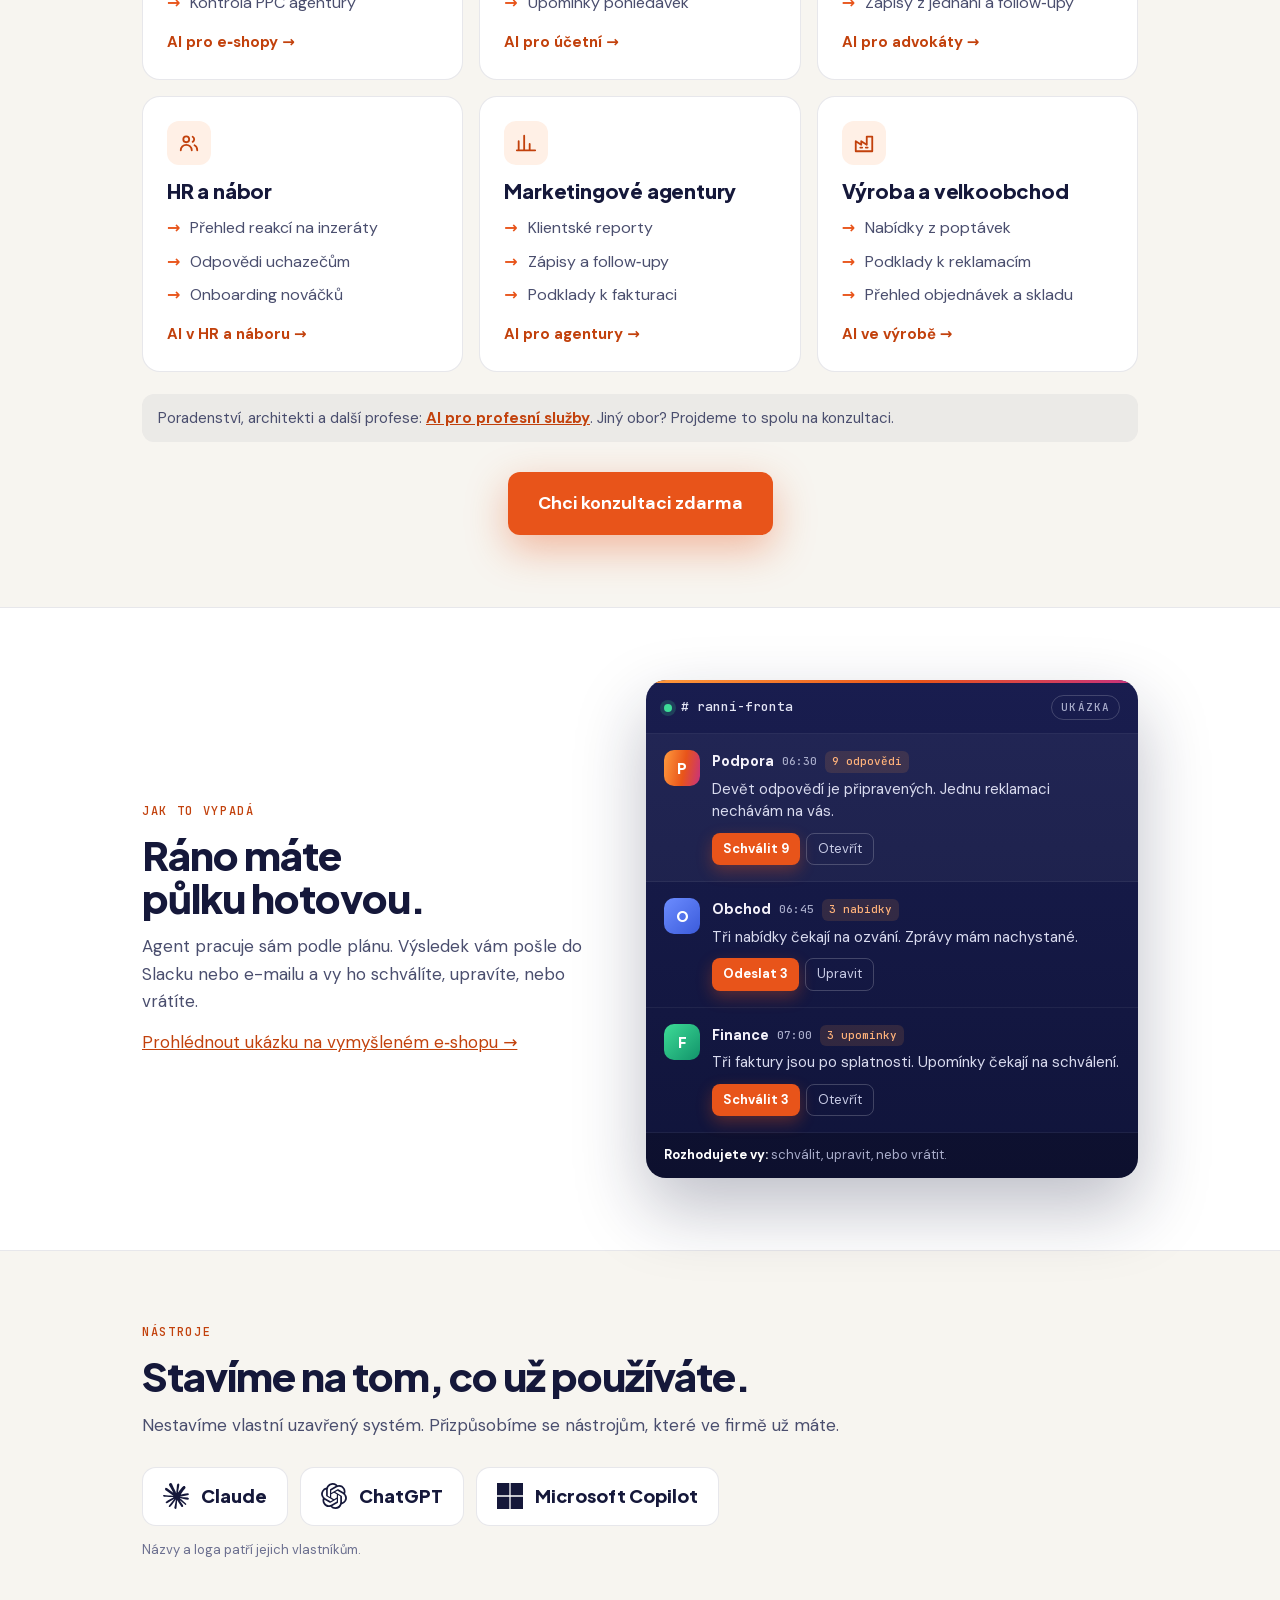
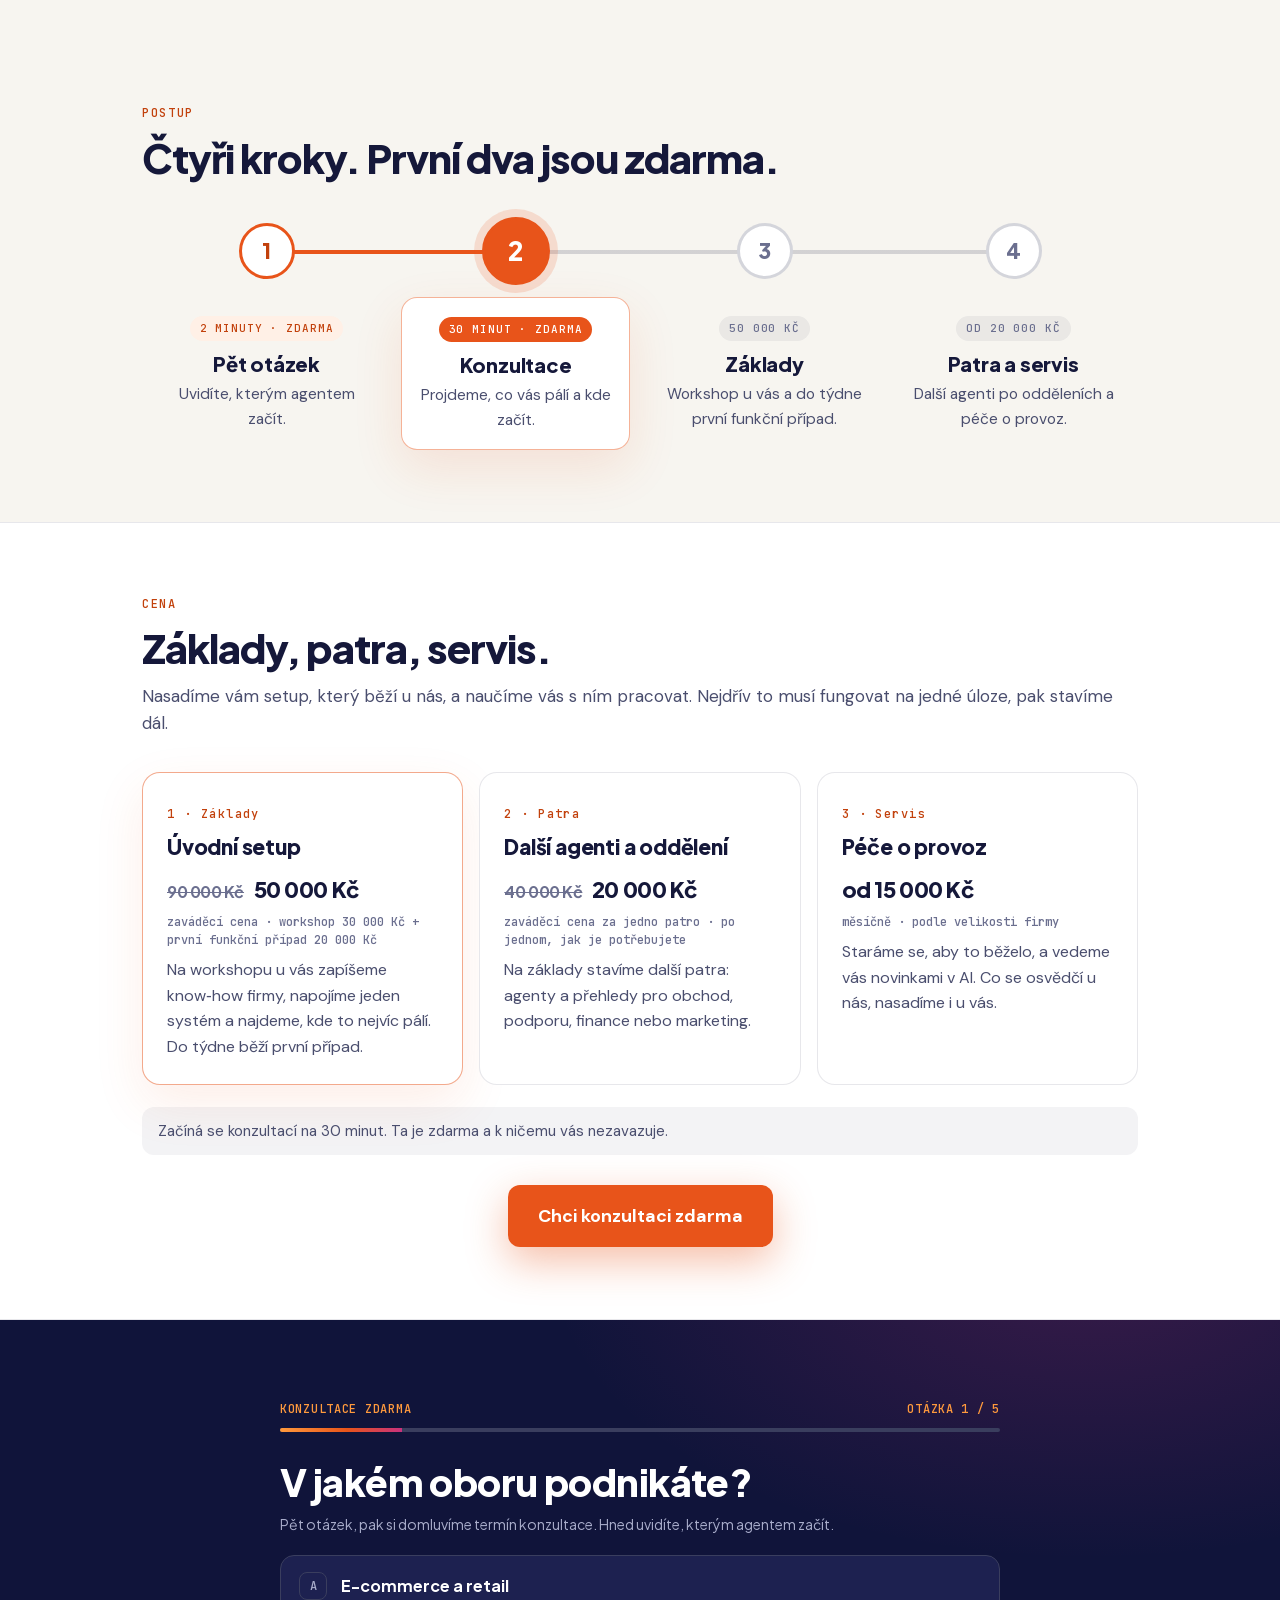
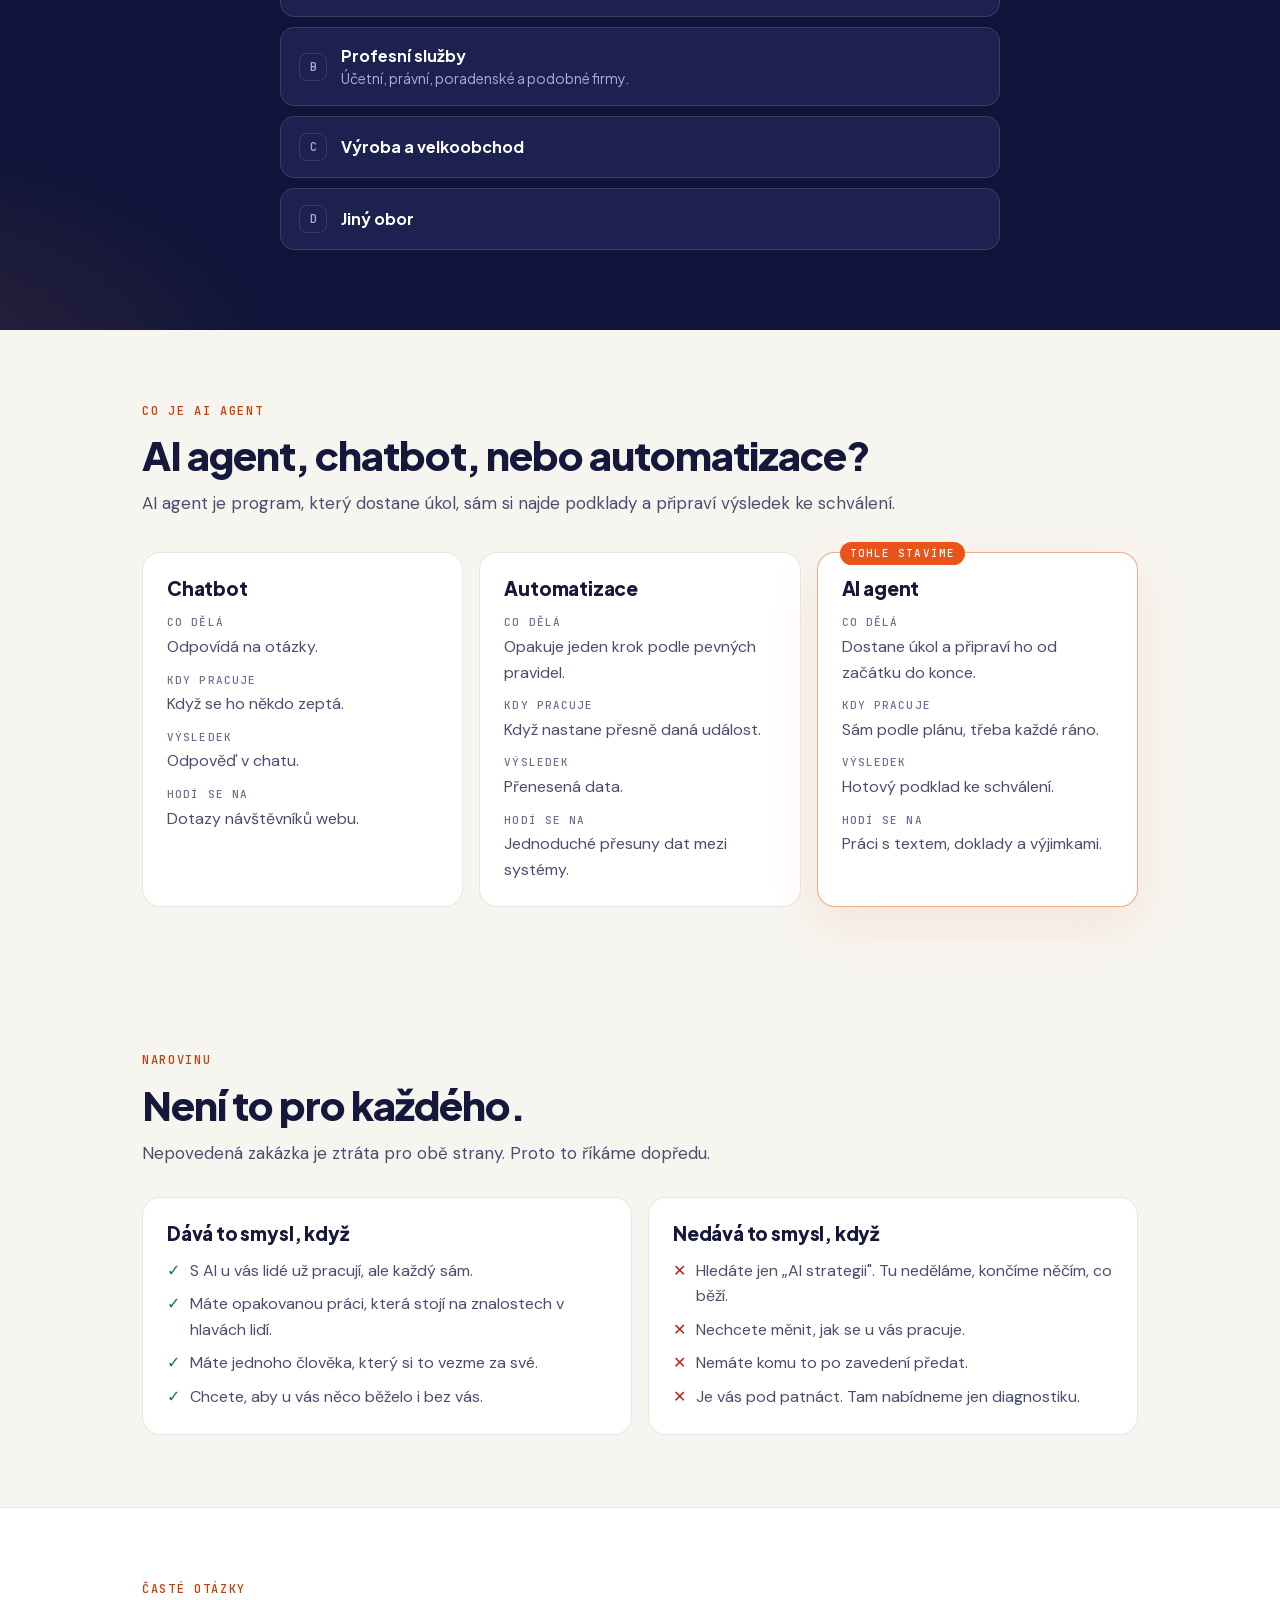
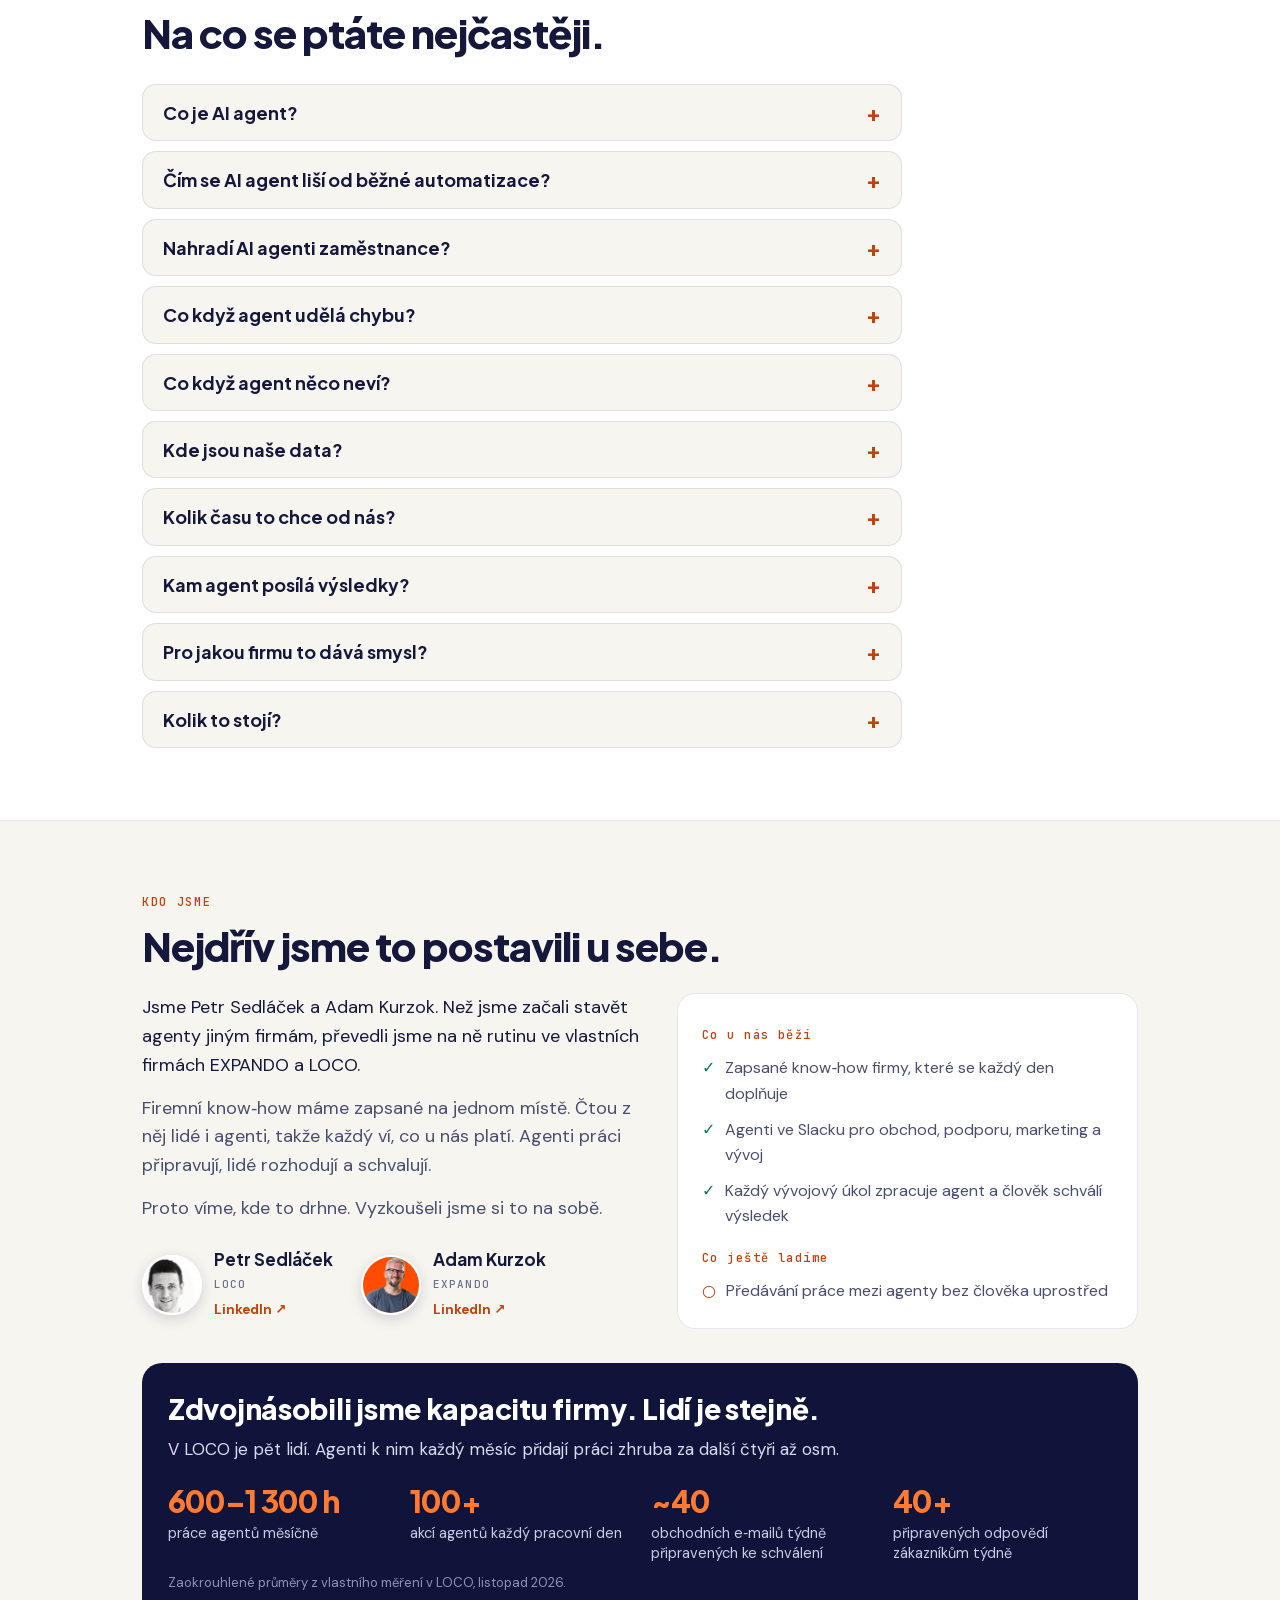
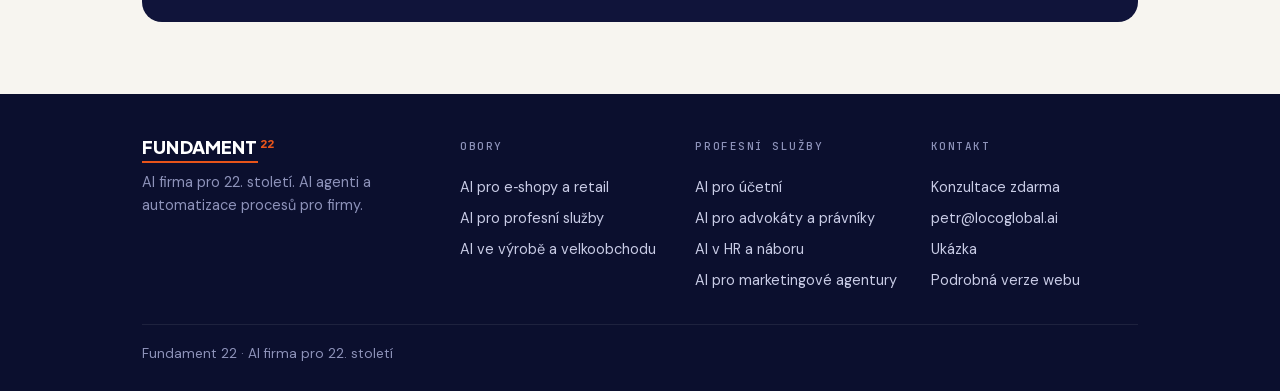
==== commit 415d3953: "start: ceník (Základy, patra, servis), postup sladěný s cenami Co-Authored-By: Claude Fable 5.2 <nor" ====
--- a/start/index.html
+++ b/start/index.html
@@ -365,6 +365,9 @@
 .nums4 span{display:block;margin-top:6px;font-size:14.5px;line-height:1.35;color:#C9CCE6}
 .ours .tm{color:#8E93BA}
 @media(max-width:600px){.ours{padding:22px 18px}}
+.pr .price s{font-size:16px;font-weight:700;color:var(--ink3);margin-right:6px}
+.pr .pn{font-family:var(--mono);font-size:12px;line-height:1.5;color:var(--ink3);margin-top:6px}
+.pr h3{font-size:21px}
 </style>
 </head>
 <body>
@@ -457,9 +460,22 @@
 <ol class="flow">
 <li class="free1"><span class="dot">1</span><div class="fb"><span class="tag">2 minuty · zdarma</span><h3>Pět otázek</h3><p>Uvidíte, kterým agentem začít.</p></div></li>
 <li class="main"><span class="dot">2</span><div class="fb"><span class="tag">30 minut · zdarma</span><h3>Konzultace</h3><p>Projdeme, co vás pálí a kde začít.</p></div></li>
-<li><span class="dot">3</span><div class="fb"><span class="tag">cena podle rozsahu</span><h3>První analýza</h3><p>Spočítáme úsporu na vašich datech.</p></div></li>
-<li><span class="dot">4</span><div class="fb"><span class="tag">nabídka po analýze</span><h3>Zavedení a péče</h3><p>Postavíme, zaučíme lidi a hlídáme provoz.</p></div></li>
+<li><span class="dot">3</span><div class="fb"><span class="tag">50 000 Kč</span><h3>Základy</h3><p>Workshop u vás a do týdne první funkční případ.</p></div></li>
+<li><span class="dot">4</span><div class="fb"><span class="tag">od 20 000 Kč</span><h3>Patra a servis</h3><p>Další agenti po odděleních a péče o provoz.</p></div></li>
 </ol>
+</div></section>
+
+<section class="white" id="cena"><div class="wrap">
+<p class="eyebrow">Cena</p>
+<h2>Základy, patra, servis.</h2>
+<p class="sub">Nasadíme vám setup, který běží u nás, a naučíme vás s ním pracovat. Nejdřív to musí fungovat na jedné úloze, pak stavíme dál.</p>
+<div class="grid3 pr">
+<article class="card hl"><p class="n">1 · Základy</p><h3>Úvodní setup</h3><p class="price"><s>90 000 Kč</s> 50 000 Kč</p><p class="pn">zaváděcí cena · workshop 30 000 Kč + první funkční případ 20 000 Kč</p><p>Na workshopu u vás zapíšeme know‑how firmy, napojíme jeden systém a najdeme, kde to nejvíc pálí. Do týdne běží první případ.</p></article>
+<article class="card"><p class="n">2 · Patra</p><h3>Další agenti a oddělení</h3><p class="price"><s>40 000 Kč</s> 20 000 Kč</p><p class="pn">zaváděcí cena za jedno patro · po jednom, jak je potřebujete</p><p>Na základy stavíme další patra: agenty a přehledy pro obchod, podporu, finance nebo marketing.</p></article>
+<article class="card"><p class="n">3 · Servis</p><h3>Péče o provoz</h3><p class="price">od 15 000 Kč</p><p class="pn">měsíčně · podle velikosti firmy</p><p>Staráme se, aby to běželo, a vedeme vás novinkami v AI. Co se osvědčí u nás, nasadíme i u vás.</p></article>
+</div>
+<p class="est">Začíná se konzultací na 30 minut. Ta je zdarma a k ničemu vás nezavazuje.</p>
+<div class="cta"><a class="btn big" href="#analyza">Chci konzultaci zdarma</a></div>
 </div></section>
 
 <section class="az" id="analyza"><div class="in">
@@ -520,13 +536,13 @@
 <details><summary>Co když agent udělá chybu?</summary><p>K zákazníkovi nejde nic bez schválení člověka: agent navrhuje, vy schvalujete. Samostatnost mu přidáváme po oblastech, až když má za sebou řadu schválených výstupů.</p></details>
 <details><summary>Co když agent něco neví?</summary><p>Řekne „nevím“ a nechá to na vás. Nevymýšlí si a nemlčí. Když ve firemních znalostech chybí pravidlo, navrhne ho dopsat.</p></details>
 <details><summary>Kde jsou naše data?</summary><p>Ve vašich nástrojích a ve vašich účtech. Agent čte jen systémy, které mu sami napojíte, a zapsané know‑how patří vám.</p></details>
-<details><summary>Kolik času to chce od nás?</summary><p>Konzultaci, první analýzu a pak průběžné schvalování návrhů. Nejvíc času to chce první týdny, kdy agenty ladíme na vaši firmu.</p></details>
+<details><summary>Kolik času to chce od nás?</summary><p>Konzultaci, workshop a pak průběžné schvalování návrhů. Nejvíc času to chce první týdny, kdy agenty ladíme na vaši firmu.</p></details>
 <details><summary>Kam agent posílá výsledky?</summary><p>Do Slacku nebo e‑mailu. Tam je schválíte, upravíte, nebo vrátíte.</p></details>
 <details><summary>Pro jakou firmu to dává smysl?</summary><p>Pro firmu, kde se každý týden opakuje stejná ruční práce: doklady, dotazy zákazníků, nabídky, reporty nebo upomínky. Jestli je to váš případ, zjistíte na konzultaci.</p></details>
-<details><summary>Kolik to stojí?</summary><p>Úvodní konzultace na 30 minut je zdarma. První analýza má cenu podle rozsahu a nabídku na zavedení dostanete až po ní.</p></details>
+<details><summary>Kolik to stojí?</summary><p>Úvodní konzultace na 30 minut je zdarma. Základy stojí v zaváděcí ceně 50 000 Kč, každé další patro 20 000 Kč a servis od 15 000 Kč měsíčně.</p></details>
 </div>
 <script type="application/ld+json">
-{"@context": "https://schema.org", "@type": "FAQPage", "mainEntity": [{"@type": "Question", "name": "Co je AI agent?", "acceptedAnswer": {"@type": "Answer", "text": "Program, který dostane úkol, sám si najde podklady ve vašich systémech, připraví výsledek a pošle ho ke schválení. Nečeká na otázku jako chatbot, pracuje sám podle plánu."}}, {"@type": "Question", "name": "Čím se AI agent liší od běžné automatizace?", "acceptedAnswer": {"@type": "Answer", "text": "Běžná automatizace opakuje jeden krok podle pevných pravidel. Agent si poradí i s textem a výjimkami: přečte e‑mail nebo doklad, navrhne, co s ním, a nejasné případy nechá na člověku."}}, {"@type": "Question", "name": "Nahradí AI agenti zaměstnance?", "acceptedAnswer": {"@type": "Answer", "text": "Ne. Agent práci připraví a člověk ji zkontroluje a schválí. Lidem ubude rutina a zbude jim čas na práci, kde je potřeba úsudek."}}, {"@type": "Question", "name": "Co když agent udělá chybu?", "acceptedAnswer": {"@type": "Answer", "text": "K zákazníkovi nejde nic bez schválení člověka: agent navrhuje, vy schvalujete. Samostatnost mu přidáváme po oblastech, až když má za sebou řadu schválených výstupů."}}, {"@type": "Question", "name": "Co když agent něco neví?", "acceptedAnswer": {"@type": "Answer", "text": "Řekne „nevím“ a nechá to na vás. Nevymýšlí si a nemlčí. Když ve firemních znalostech chybí pravidlo, navrhne ho dopsat."}}, {"@type": "Question", "name": "Kde jsou naše data?", "acceptedAnswer": {"@type": "Answer", "text": "Ve vašich nástrojích a ve vašich účtech. Agent čte jen systémy, které mu sami napojíte, a zapsané know‑how patří vám."}}, {"@type": "Question", "name": "Kolik času to chce od nás?", "acceptedAnswer": {"@type": "Answer", "text": "Konzultaci, první analýzu a pak průběžné schvalování návrhů. Nejvíc času to chce první týdny, kdy agenty ladíme na vaši firmu."}}, {"@type": "Question", "name": "Kam agent posílá výsledky?", "acceptedAnswer": {"@type": "Answer", "text": "Do Slacku nebo e‑mailu. Tam je schválíte, upravíte, nebo vrátíte."}}, {"@type": "Question", "name": "Pro jakou firmu to dává smysl?", "acceptedAnswer": {"@type": "Answer", "text": "Pro firmu, kde se každý týden opakuje stejná ruční práce: doklady, dotazy zákazníků, nabídky, reporty nebo upomínky. Jestli je to váš případ, zjistíte na konzultaci."}}, {"@type": "Question", "name": "Kolik to stojí?", "acceptedAnswer": {"@type": "Answer", "text": "Úvodní konzultace na 30 minut je zdarma. První analýza má cenu podle rozsahu a nabídku na zavedení dostanete až po ní."}}]}
+{"@context": "https://schema.org", "@type": "FAQPage", "mainEntity": [{"@type": "Question", "name": "Co je AI agent?", "acceptedAnswer": {"@type": "Answer", "text": "Program, který dostane úkol, sám si najde podklady ve vašich systémech, připraví výsledek a pošle ho ke schválení. Nečeká na otázku jako chatbot, pracuje sám podle plánu."}}, {"@type": "Question", "name": "Čím se AI agent liší od běžné automatizace?", "acceptedAnswer": {"@type": "Answer", "text": "Běžná automatizace opakuje jeden krok podle pevných pravidel. Agent si poradí i s textem a výjimkami: přečte e‑mail nebo doklad, navrhne, co s ním, a nejasné případy nechá na člověku."}}, {"@type": "Question", "name": "Nahradí AI agenti zaměstnance?", "acceptedAnswer": {"@type": "Answer", "text": "Ne. Agent práci připraví a člověk ji zkontroluje a schválí. Lidem ubude rutina a zbude jim čas na práci, kde je potřeba úsudek."}}, {"@type": "Question", "name": "Co když agent udělá chybu?", "acceptedAnswer": {"@type": "Answer", "text": "K zákazníkovi nejde nic bez schválení člověka: agent navrhuje, vy schvalujete. Samostatnost mu přidáváme po oblastech, až když má za sebou řadu schválených výstupů."}}, {"@type": "Question", "name": "Co když agent něco neví?", "acceptedAnswer": {"@type": "Answer", "text": "Řekne „nevím“ a nechá to na vás. Nevymýšlí si a nemlčí. Když ve firemních znalostech chybí pravidlo, navrhne ho dopsat."}}, {"@type": "Question", "name": "Kde jsou naše data?", "acceptedAnswer": {"@type": "Answer", "text": "Ve vašich nástrojích a ve vašich účtech. Agent čte jen systémy, které mu sami napojíte, a zapsané know‑how patří vám."}}, {"@type": "Question", "name": "Kolik času to chce od nás?", "acceptedAnswer": {"@type": "Answer", "text": "Konzultaci, workshop a pak průběžné schvalování návrhů. Nejvíc času to chce první týdny, kdy agenty ladíme na vaši firmu."}}, {"@type": "Question", "name": "Kam agent posílá výsledky?", "acceptedAnswer": {"@type": "Answer", "text": "Do Slacku nebo e‑mailu. Tam je schválíte, upravíte, nebo vrátíte."}}, {"@type": "Question", "name": "Pro jakou firmu to dává smysl?", "acceptedAnswer": {"@type": "Answer", "text": "Pro firmu, kde se každý týden opakuje stejná ruční práce: doklady, dotazy zákazníků, nabídky, reporty nebo upomínky. Jestli je to váš případ, zjistíte na konzultaci."}}, {"@type": "Question", "name": "Kolik to stojí?", "acceptedAnswer": {"@type": "Answer", "text": "Úvodní konzultace na 30 minut je zdarma. Základy stojí v zaváděcí ceně 50 000 Kč, každé další patro 20 000 Kč a servis od 15 000 Kč měsíčně."}}]}
 </script>
 </div></section>
 
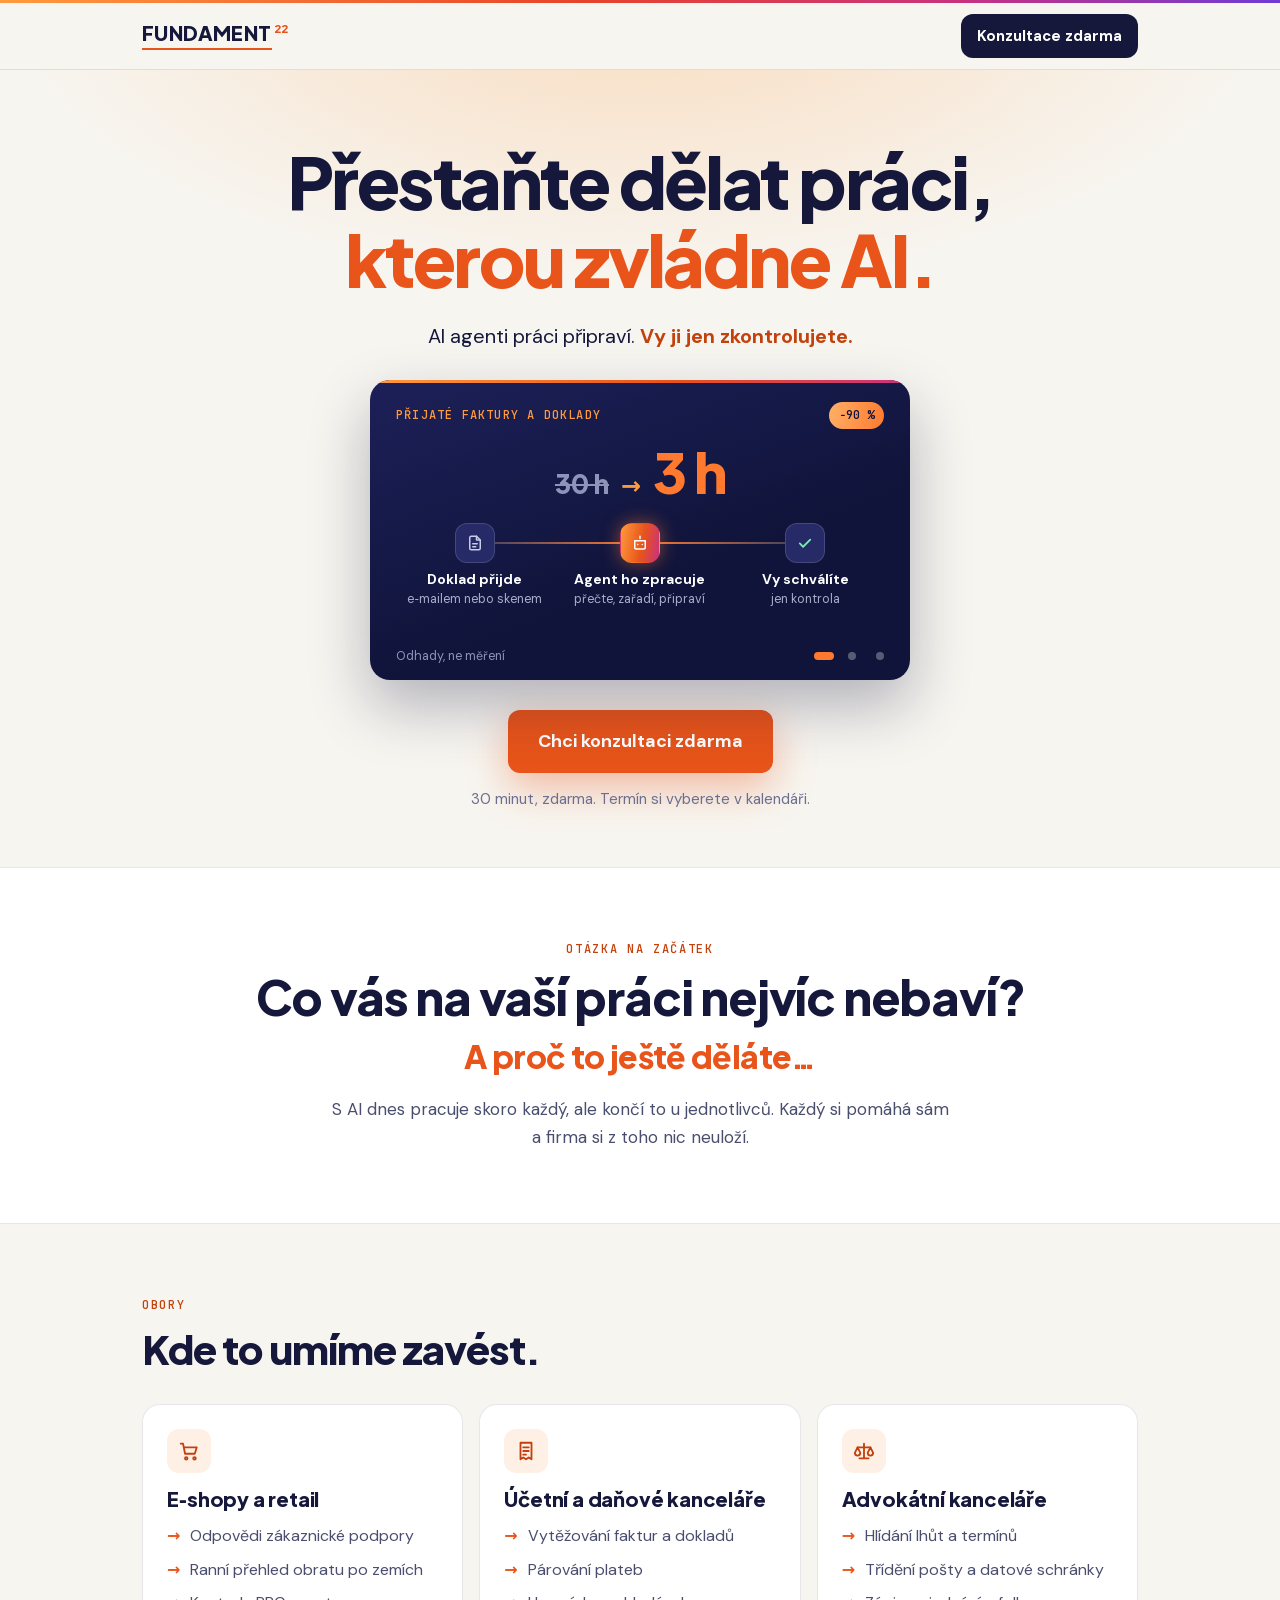
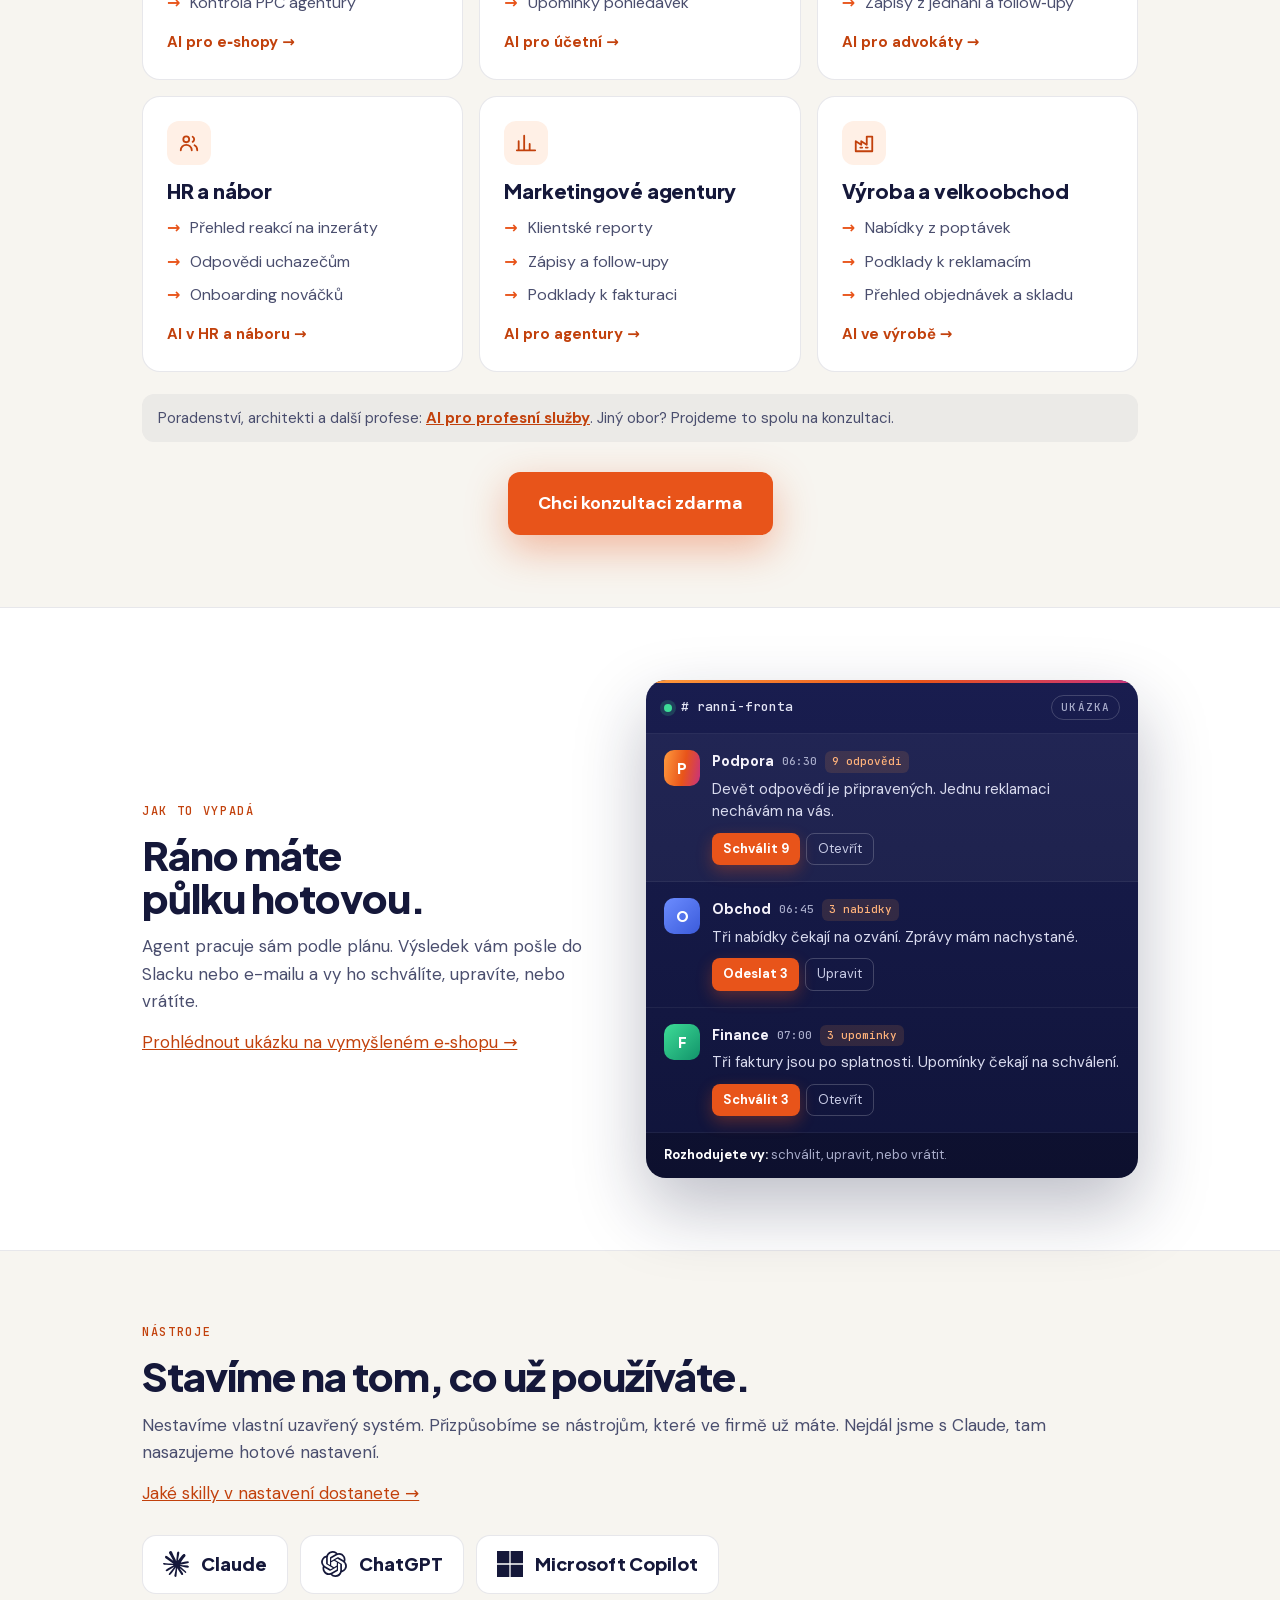
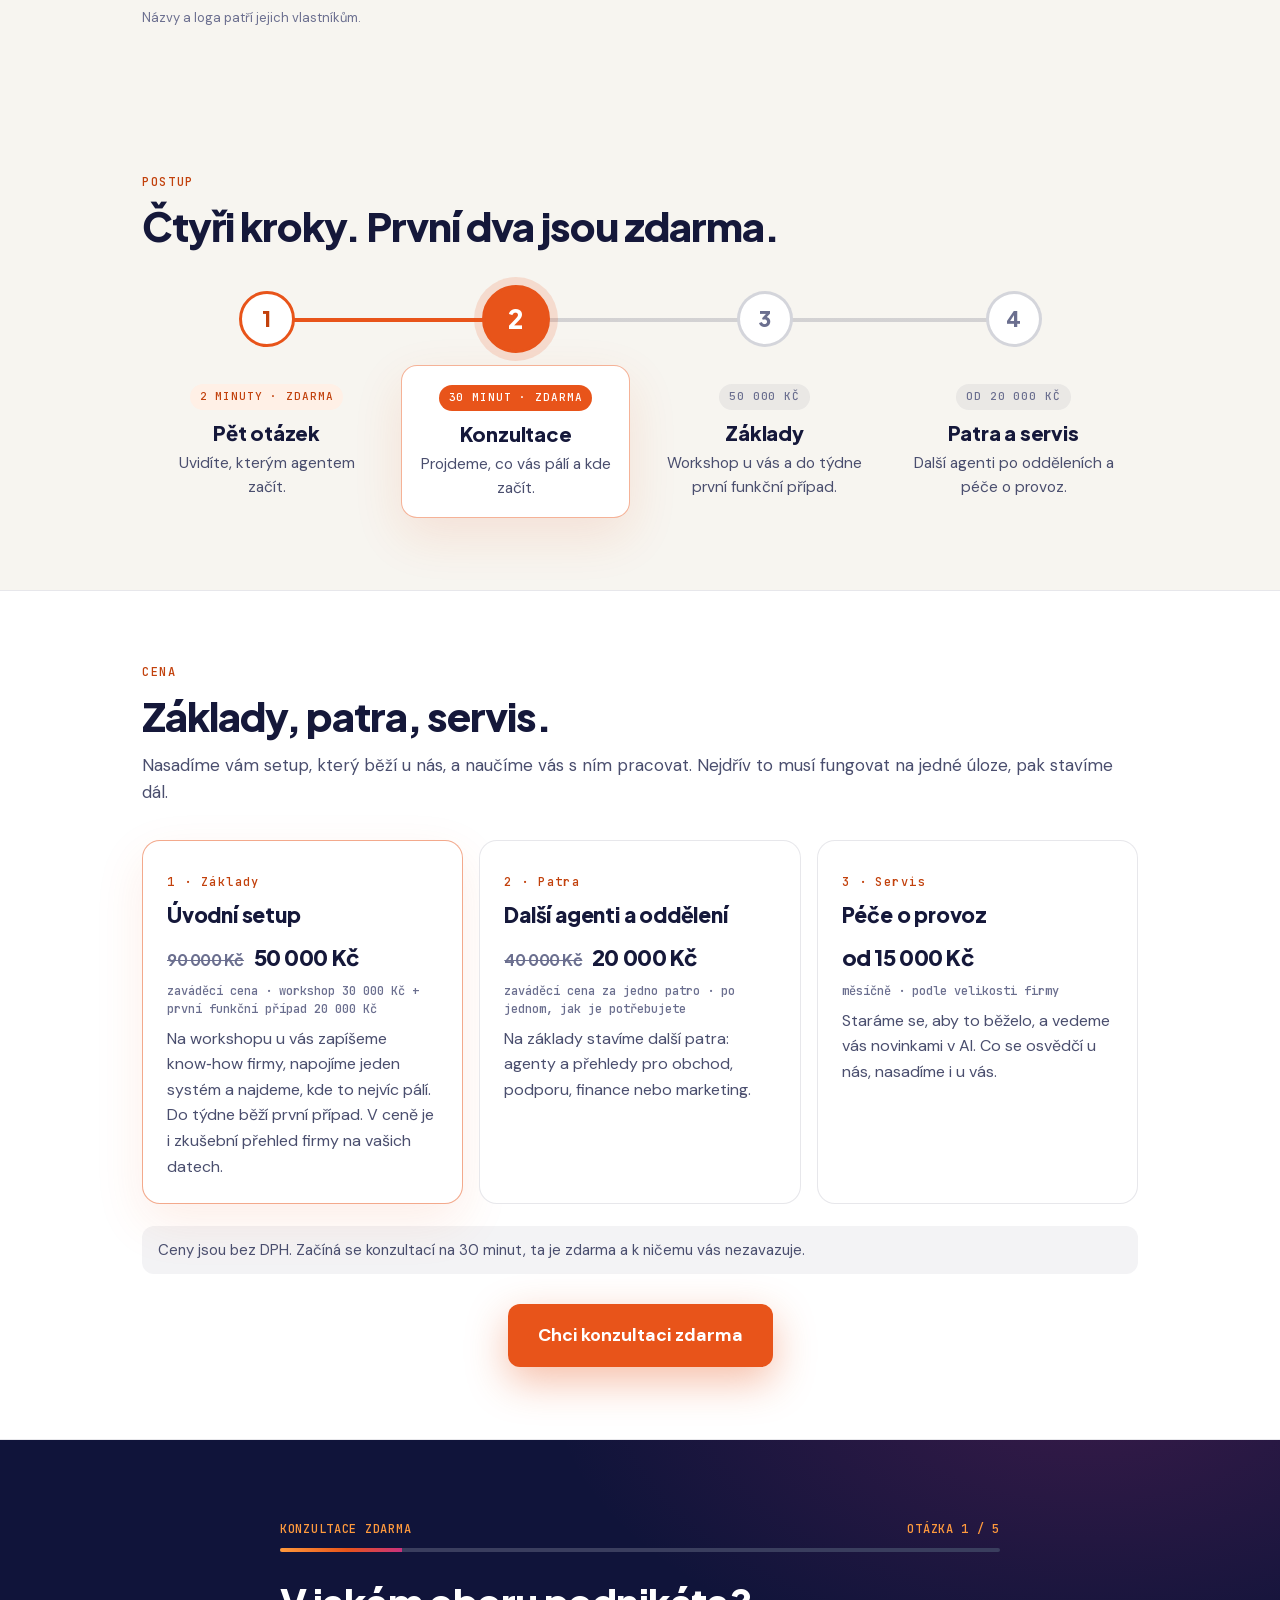
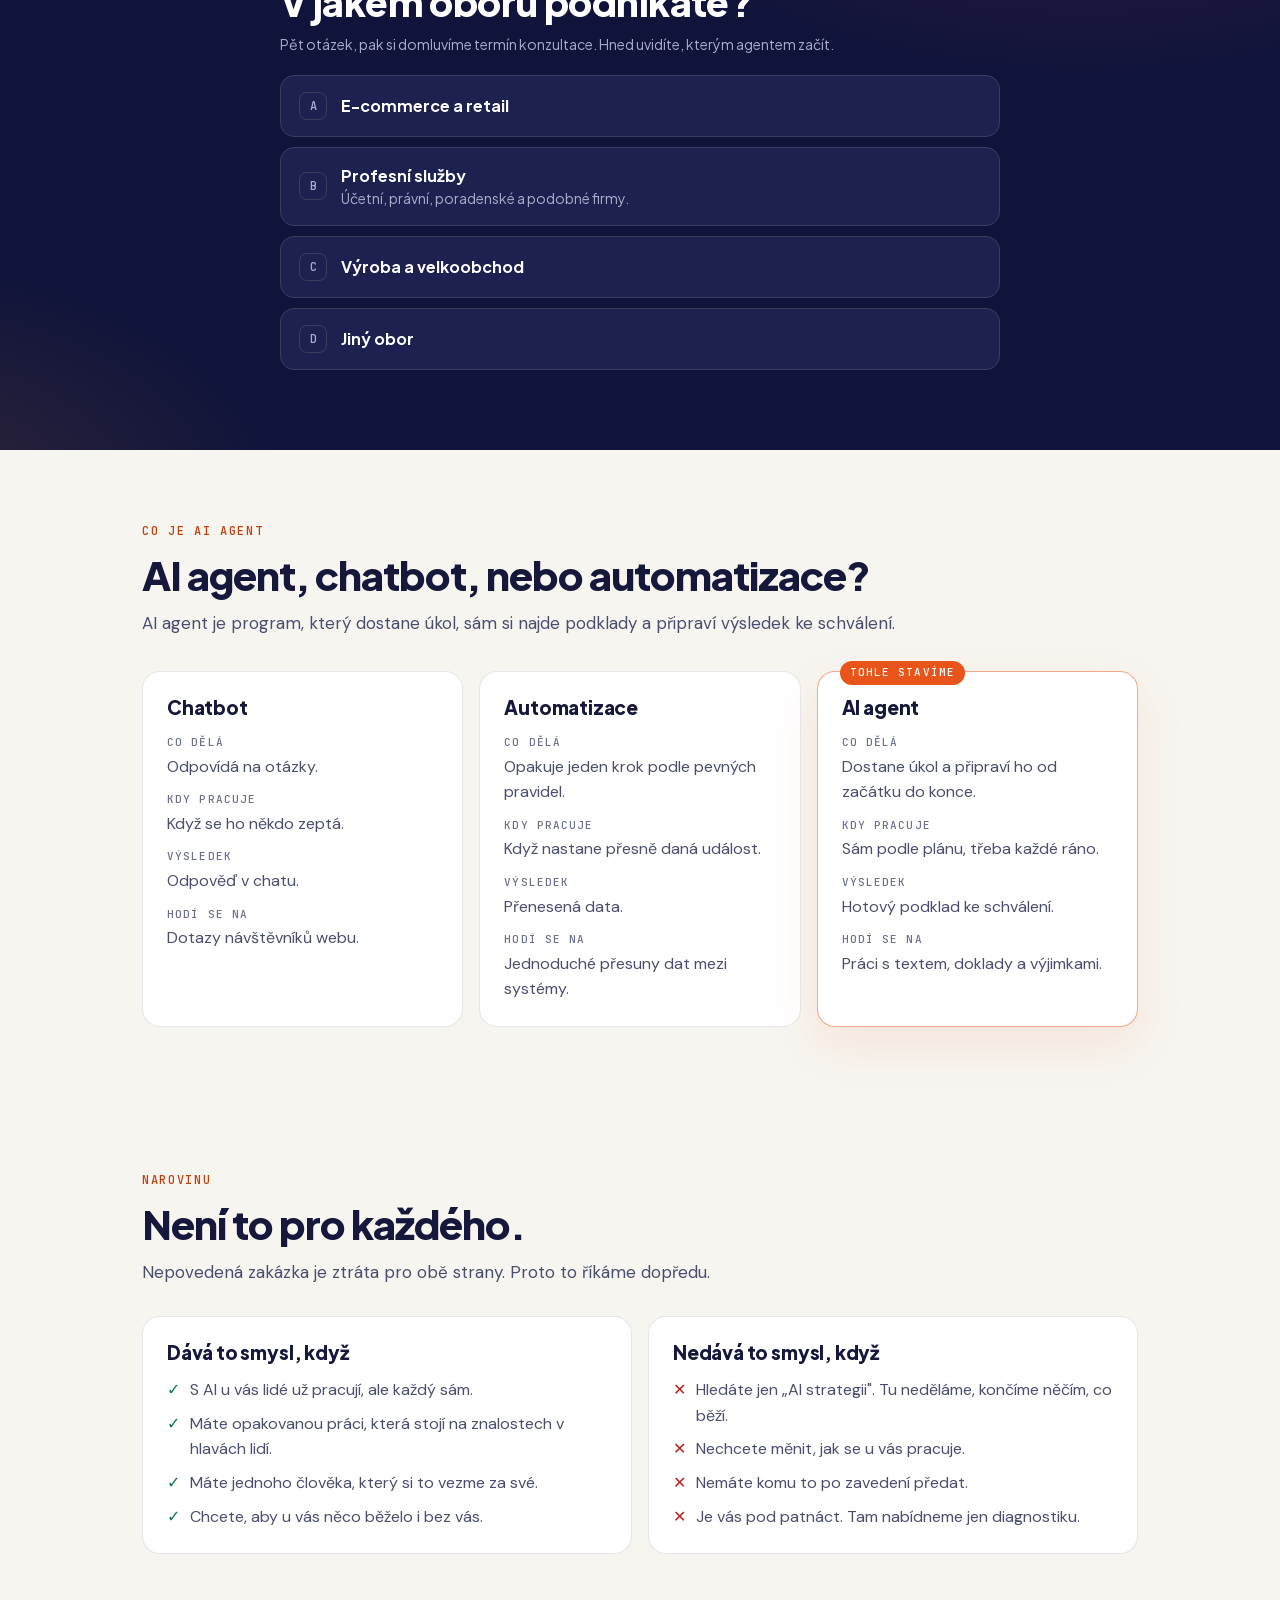
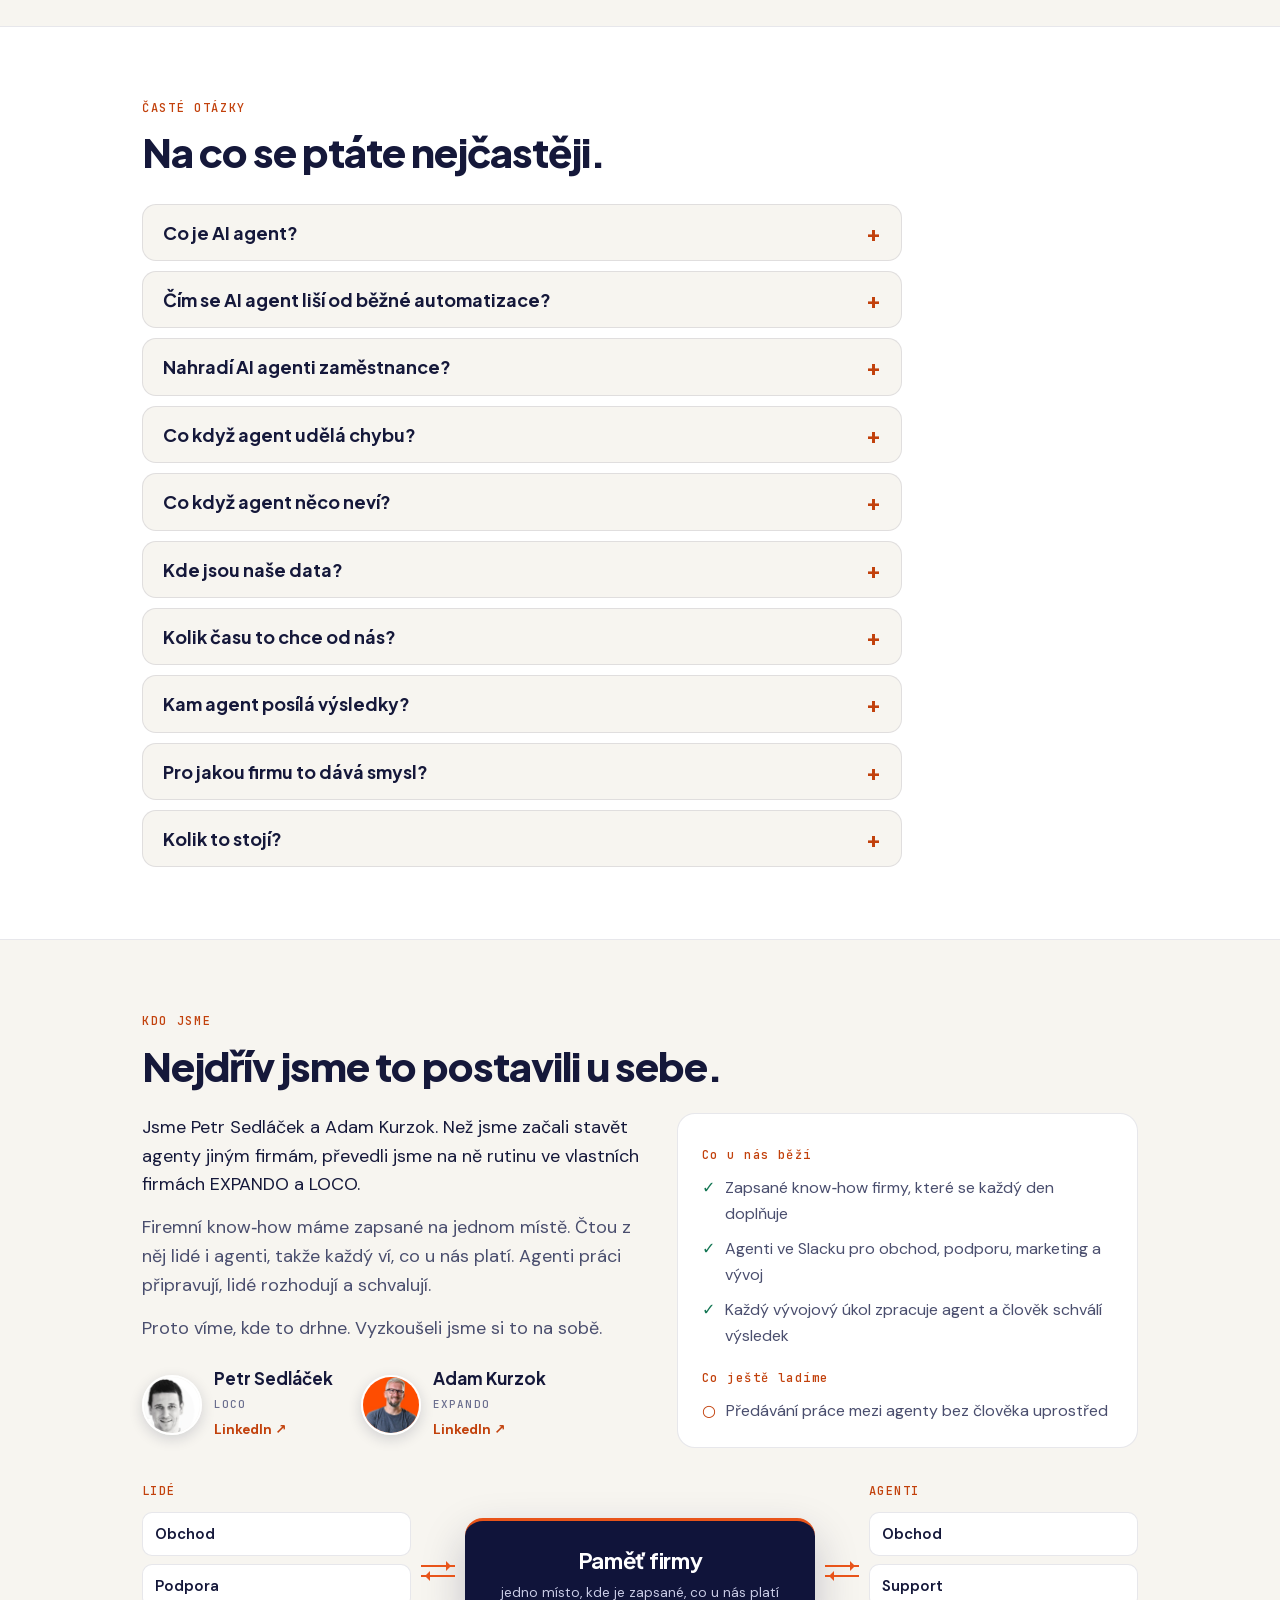
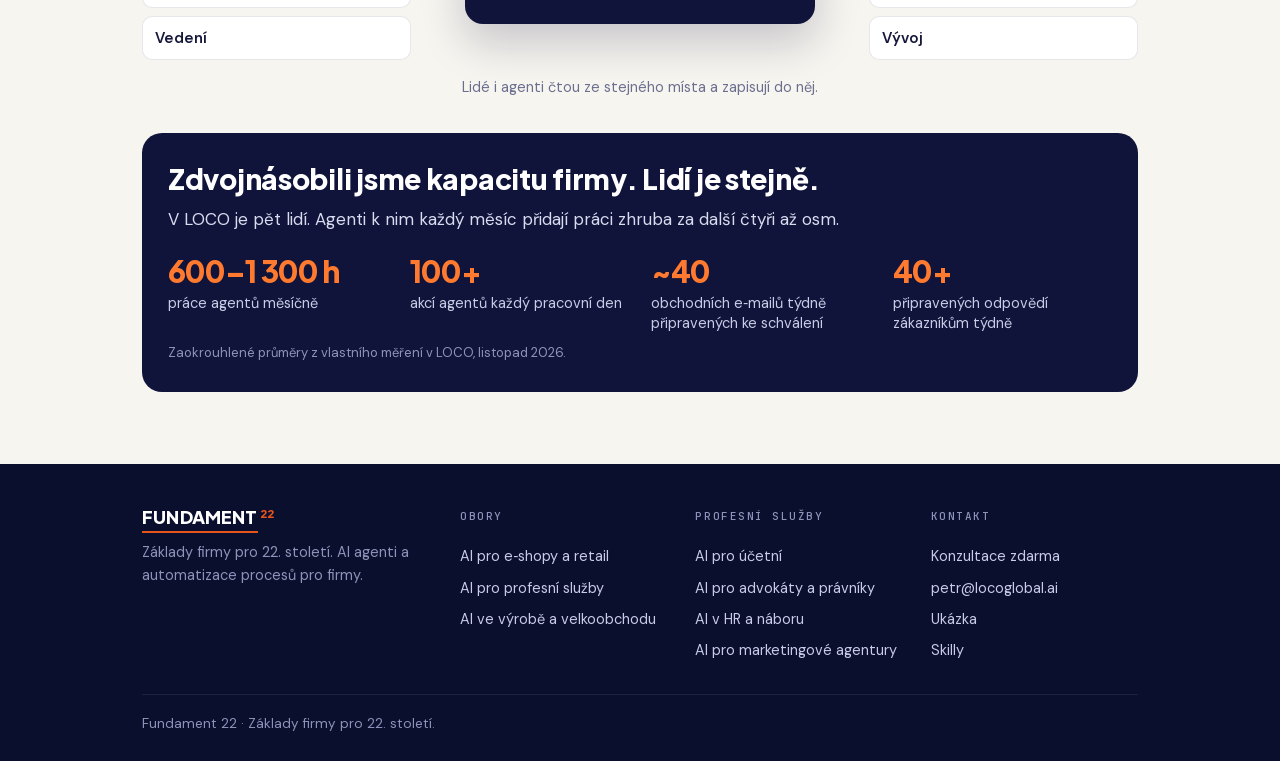
==== commit 0c4056ee: "start: Petrovy připomínky (Nástroje, ceník, slogan, kalendář, infografika paměti firmy) Co-Authored-" ====
--- a/start/index.html
+++ b/start/index.html
@@ -368,12 +368,25 @@
 .pr .price s{font-size:16px;font-weight:700;color:var(--ink3);margin-right:6px}
 .pr .pn{font-family:var(--mono);font-size:12px;line-height:1.5;color:var(--ink3);margin-top:6px}
 .pr h3{font-size:21px}
+.mem{margin:34px 0 0;display:grid;grid-template-columns:1fr auto 1.3fr auto 1fr;gap:10px;align-items:center}
+.mcol{display:grid;gap:8px}
+.mcol .n{font-family:var(--mono);font-size:12px;letter-spacing:.12em;text-transform:uppercase;color:var(--or2);margin:0 0 2px}
+.mcol span{background:#fff;border:1px solid var(--line);border-radius:10px;padding:9px 12px;font-size:15px;font-weight:600}
+.mcore{background:var(--dark);color:#fff;border-radius:18px;padding:22px 16px;text-align:center;box-shadow:0 18px 44px rgba(21,24,58,.22);border-top:3px solid var(--or)}
+.mcore b{display:block;font-family:var(--disp);font-size:22px;letter-spacing:-.02em}
+.mcore small{display:block;margin-top:6px;font-size:13.5px;line-height:1.35;color:#C9CCE6}
+.marr{display:grid;gap:8px;width:34px}
+.marr i{display:block;height:2px;background:var(--or);position:relative}
+.marr i::after{content:"";position:absolute;right:-1px;top:-4px;border:5px solid transparent;border-left-color:var(--or)}
+.marr i:last-child{transform:scaleX(-1)}
+.mem figcaption{grid-column:1/-1;text-align:center;font-size:14.5px;color:var(--ink3);margin-top:6px}
+@media(max-width:700px){.mem{grid-template-columns:1fr}.marr{width:2px;height:26px;margin:0 auto;display:block;background:var(--or)}.marr i{display:none}.mcol{grid-template-columns:repeat(3,1fr)}.mcol .n{grid-column:1/-1}.mcol span{text-align:center;padding:9px 6px;font-size:14px}}
 </style>
 </head>
 <body>
 <header class="top"><div class="wrap">
 <a class="logo" href="../" aria-label="FUNDAMENT22"><span class="wm"><b>FUNDAMENT</b><sup>22</sup></span></a>
-<a class="btn sm" href="#analyza">Konzultace zdarma</a>
+<a class="btn sm" href="https://calendar.app.google/v39ka3uchSRSSG2AA" target="_blank" rel="noopener">Konzultace zdarma</a>
 </div></header>
 
 <main>
@@ -394,8 +407,8 @@
 </div>
 <div class="foot"><span>Odhady, ne měření</span><div class="dots"><button type="button" aria-label="Příklad 1" aria-current="true"></button><button type="button" aria-label="Příklad 2" aria-current="false"></button><button type="button" aria-label="Příklad 3" aria-current="false"></button></div></div>
 </div>
-<div class="cta"><a class="btn big" href="#analyza">Chci konzultaci zdarma</a></div>
-<p class="micro">30 minut, zdarma. Začíná pěti otázkami na dvě minuty.</p>
+<div class="cta"><a class="btn big" href="https://calendar.app.google/v39ka3uchSRSSG2AA" target="_blank" rel="noopener">Chci konzultaci zdarma</a></div>
+<p class="micro">30 minut, zdarma. Termín si vyberete v kalendáři.</p>
 </div></section>
 
 <section class="white" id="otazka"><div class="wrap qz">
@@ -423,7 +436,7 @@
 <li>Nabídky z poptávek</li><li>Podklady k reklamacím</li><li>Přehled objednávek a skladu</li></ul><a class="more" href="https://fundament22.com/ai-ve-vyrobe-a-velkoobchodu/">AI ve výrobě →</a></article>
 </div>
 <p class="est">Poradenství, architekti a další profese: <a href="https://fundament22.com/ai-pro-profesni-sluzby/">AI pro profesní služby</a>. Jiný obor? Projdeme to spolu na konzultaci.</p>
-<div class="cta"><a class="btn big" href="#analyza">Chci konzultaci zdarma</a></div>
+<div class="cta"><a class="btn big" href="https://calendar.app.google/v39ka3uchSRSSG2AA" target="_blank" rel="noopener">Chci konzultaci zdarma</a></div>
 </div></section>
 
 <section class="white"><div class="wrap split">
@@ -445,7 +458,8 @@
 <section id="nastroje"><div class="wrap">
 <p class="eyebrow">Nástroje</p>
 <h2>Stavíme na tom, co už používáte.</h2>
-<p class="sub">Nestavíme vlastní uzavřený systém. Přizpůsobíme se nástrojům, které ve firmě už máte.</p>
+<p class="sub">Nestavíme vlastní uzavřený systém. Přizpůsobíme se nástrojům, které ve firmě už máte. Nejdál jsme s Claude, tam nasazujeme hotové nastavení.</p>
+<p class="sub"><a href="https://fundament22.com/skilly/">Jaké skilly v nastavení dostanete →</a></p>
 <ul class="tools">
 <li><svg viewBox="0 0 24 24" width="26" height="26" aria-hidden="true"><path fill="currentColor" d="m4.7144 15.9555 4.7174-2.6471.079-.2307-.079-.1275h-.2307l-.7893-.0486-2.6956-.0729-2.3375-.0971-2.2646-.1214-.5707-.1215-.5343-.7042.0546-.3522.4797-.3218.686.0608 1.5179.1032 2.2767.1578 1.6514.0972 2.4468.255h.3886l.0546-.1579-.1336-.0971-.1032-.0972L6.973 9.8356l-2.55-1.6879-1.3356-.9714-.7225-.4918-.3643-.4614-.1578-1.0078.6557-.7225.8803.0607.2246.0607.8925.686 1.9064 1.4754 2.4893 1.8336.3643.3035.1457-.1032.0182-.0728-.164-.2733-1.3539-2.4467-1.445-2.4893-.6435-1.032-.17-.6194c-.0607-.255-.1032-.4674-.1032-.7285L6.287.1335 6.6997 0l.9957.1336.419.3642.6192 1.4147 1.0018 2.2282 1.5543 3.0296.4553.8985.2429.8318.091.255h.1579v-.1457l.1275-1.706.2368-2.0947.2307-2.6957.0789-.7589.3764-.9107.7468-.4918.5828.2793.4797.686-.0668.4433-.2853 1.8517-.5586 2.9021-.3643 1.9429h.2125l.2429-.2429.9835-1.3053 1.6514-2.0643.7286-.8196.85-.9046.5464-.4311h1.0321l.759 1.1293-.34 1.1657-1.0625 1.3478-.8804 1.1414-1.2628 1.7-.7893 1.36.0729.1093.1882-.0183 2.8535-.607 1.5421-.2794 1.8396-.3157.8318.3886.091.3946-.3278.8075-1.967.4857-2.3072.4614-3.4364.8136-.0425.0304.0486.0607 1.5482.1457.6618.0364h1.621l3.0175.2247.7892.522.4736.6376-.079.4857-1.2142.6193-1.6393-.3886-3.825-.9107-1.3113-.3279h-.1822v.1093l1.0929 1.0686 2.0035 1.8092 2.5075 2.3314.1275.5768-.3218.4554-.34-.0486-2.2039-1.6575-.85-.7468-1.9246-1.621h-.1275v.17l.4432.6496 2.3436 3.5214.1214 1.0807-.17.3521-.6071.2125-.6679-.1214-1.3721-1.9246L14.38 17.959l-1.1414-1.9428-.1397.079-.674 7.2552-.3156.3703-.7286.2793-.6071-.4614-.3218-.7468.3218-1.4753.3886-1.9246.3157-1.53.2853-1.9004.17-.6314-.0121-.0425-.1397.0182-1.4328 1.9672-2.1796 2.9446-1.7243 1.8456-.4128.164-.7164-.3704.0667-.6618.4008-.5889 2.386-3.0357 1.4389-1.882.929-1.0868-.0062-.1579h-.0546l-6.3385 4.1164-1.1293.1457-.4857-.4554.0608-.7467.2307-.2429 1.9064-1.3114Z"/></svg><span>Claude</span></li>
 <li><svg viewBox="0 0 24 24" width="26" height="26" aria-hidden="true"><path fill="currentColor" d="M22.2819 9.8211a5.9847 5.9847 0 0 0-.5157-4.9108 6.0462 6.0462 0 0 0-6.5098-2.9A6.0651 6.0651 0 0 0 4.9807 4.1818a5.9847 5.9847 0 0 0-3.9977 2.9 6.0462 6.0462 0 0 0 .7427 7.0966 5.98 5.98 0 0 0 .511 4.9107 6.051 6.051 0 0 0 6.5146 2.9001A5.9847 5.9847 0 0 0 13.2599 24a6.0557 6.0557 0 0 0 5.7718-4.2058 5.9894 5.9894 0 0 0 3.9977-2.9001 6.0557 6.0557 0 0 0-.7475-7.0729zm-9.022 12.6081a4.4755 4.4755 0 0 1-2.8764-1.0408l.1419-.0804 4.7783-2.7582a.7948.7948 0 0 0 .3927-.6813v-6.7369l2.02 1.1686a.071.071 0 0 1 .038.052v5.5826a4.504 4.504 0 0 1-4.4945 4.4944zm-9.6607-4.1254a4.4708 4.4708 0 0 1-.5346-3.0137l.142.0852 4.783 2.7582a.7712.7712 0 0 0 .7806 0l5.8428-3.3685v2.3324a.0804.0804 0 0 1-.0332.0615L9.74 19.9502a4.4992 4.4992 0 0 1-6.1408-1.6464zM2.3408 7.8956a4.485 4.485 0 0 1 2.3655-1.9728V11.6a.7664.7664 0 0 0 .3879.6765l5.8144 3.3543-2.0201 1.1685a.0757.0757 0 0 1-.071 0l-4.8303-2.7865A4.504 4.504 0 0 1 2.3408 7.872zm16.5963 3.8558L13.1038 8.364 15.1192 7.2a.0757.0757 0 0 1 .071 0l4.8303 2.7913a4.4944 4.4944 0 0 1-.6765 8.1042v-5.6772a.79.79 0 0 0-.407-.667zm2.0107-3.0231l-.142-.0852-4.7735-2.7818a.7759.7759 0 0 0-.7854 0L9.409 9.2297V6.8974a.0662.0662 0 0 1 .0284-.0615l4.8303-2.7866a4.4992 4.4992 0 0 1 6.6802 4.66zM8.3065 12.863l-2.02-1.1638a.0804.0804 0 0 1-.038-.0567V6.0742a4.4992 4.4992 0 0 1 7.3757-3.4537l-.142.0805L8.704 5.459a.7948.7948 0 0 0-.3927.6813zm1.0976-2.3654l2.602-1.4998 2.6069 1.4998v2.9994l-2.5974 1.4997-2.6067-1.4997Z"/></svg><span>ChatGPT</span></li>
@@ -470,12 +484,12 @@
 <h2>Základy, patra, servis.</h2>
 <p class="sub">Nasadíme vám setup, který běží u nás, a naučíme vás s ním pracovat. Nejdřív to musí fungovat na jedné úloze, pak stavíme dál.</p>
 <div class="grid3 pr">
-<article class="card hl"><p class="n">1 · Základy</p><h3>Úvodní setup</h3><p class="price"><s>90 000 Kč</s> 50 000 Kč</p><p class="pn">zaváděcí cena · workshop 30 000 Kč + první funkční případ 20 000 Kč</p><p>Na workshopu u vás zapíšeme know‑how firmy, napojíme jeden systém a najdeme, kde to nejvíc pálí. Do týdne běží první případ.</p></article>
+<article class="card hl"><p class="n">1 · Základy</p><h3>Úvodní setup</h3><p class="price"><s>90 000 Kč</s> 50 000 Kč</p><p class="pn">zaváděcí cena · workshop 30 000 Kč + první funkční případ 20 000 Kč</p><p>Na workshopu u vás zapíšeme know‑how firmy, napojíme jeden systém a najdeme, kde to nejvíc pálí. Do týdne běží první případ. V ceně je i zkušební přehled firmy na vašich datech.</p></article>
 <article class="card"><p class="n">2 · Patra</p><h3>Další agenti a oddělení</h3><p class="price"><s>40 000 Kč</s> 20 000 Kč</p><p class="pn">zaváděcí cena za jedno patro · po jednom, jak je potřebujete</p><p>Na základy stavíme další patra: agenty a přehledy pro obchod, podporu, finance nebo marketing.</p></article>
 <article class="card"><p class="n">3 · Servis</p><h3>Péče o provoz</h3><p class="price">od 15 000 Kč</p><p class="pn">měsíčně · podle velikosti firmy</p><p>Staráme se, aby to běželo, a vedeme vás novinkami v AI. Co se osvědčí u nás, nasadíme i u vás.</p></article>
 </div>
-<p class="est">Začíná se konzultací na 30 minut. Ta je zdarma a k ničemu vás nezavazuje.</p>
-<div class="cta"><a class="btn big" href="#analyza">Chci konzultaci zdarma</a></div>
+<p class="est">Ceny jsou bez DPH. Začíná se konzultací na 30 minut, ta je zdarma a k ničemu vás nezavazuje.</p>
+<div class="cta"><a class="btn big" href="https://calendar.app.google/v39ka3uchSRSSG2AA" target="_blank" rel="noopener">Chci konzultaci zdarma</a></div>
 </div></section>
 
 <section class="az" id="analyza"><div class="in">
@@ -563,6 +577,14 @@
 <ul class="todo"><li>Předávání práce mezi agenty bez člověka uprostřed</li></ul>
 </div>
 </div>
+<figure class="mem" aria-label="Lidé i agenti čtou z jedné paměti firmy">
+<div class="mcol"><p class="n">Lidé</p><span>Obchod</span><span>Podpora</span><span>Vedení</span></div>
+<div class="marr" aria-hidden="true"><i></i><i></i></div>
+<div class="mcore"><b>Paměť firmy</b><small>jedno místo, kde je zapsané, co u nás platí</small></div>
+<div class="marr" aria-hidden="true"><i></i><i></i></div>
+<div class="mcol"><p class="n">Agenti</p><span>Obchod</span><span>Support</span><span>Vývoj</span></div>
+<figcaption>Lidé i agenti čtou ze stejného místa a zapisují do něj.</figcaption>
+</figure>
 <div class="ours">
 <h3>Zdvojnásobili jsme kapacitu firmy. Lidí je stejně.</h3>
 <p>V LOCO je pět lidí. Agenti k nim každý měsíc přidají práci zhruba za další čtyři až osm.</p>
@@ -579,12 +601,12 @@
 
 <footer><div class="wrap">
 <div class="fcols">
-<div class="fbrand"><span class="wm"><b>FUNDAMENT</b><sup>22</sup></span><p>AI firma pro 22. století. AI agenti a automatizace procesů pro firmy.</p></div>
+<div class="fbrand"><span class="wm"><b>FUNDAMENT</b><sup>22</sup></span><p>Základy firmy pro 22. století. AI agenti a automatizace procesů pro firmy.</p></div>
 <nav aria-label="Obory"><h4>Obory</h4><a href="https://fundament22.com/ai-pro-e-shopy/">AI pro e‑shopy a retail</a><a href="https://fundament22.com/ai-pro-profesni-sluzby/">AI pro profesní služby</a><a href="https://fundament22.com/ai-ve-vyrobe-a-velkoobchodu/">AI ve výrobě a velkoobchodu</a></nav>
 <nav aria-label="Profesní služby"><h4>Profesní služby</h4><a href="https://fundament22.com/ai-pro-ucetni/">AI pro účetní</a><a href="https://fundament22.com/ai-pro-advokaty/">AI pro advokáty a právníky</a><a href="https://fundament22.com/ai-v-hr/">AI v HR a náboru</a><a href="https://fundament22.com/ai-pro-marketingove-agentury/">AI pro marketingové agentury</a></nav>
-<nav aria-label="Kontakt"><h4>Kontakt</h4><a href="#analyza">Konzultace zdarma</a><a href="mailto:petr@locoglobal.ai">petr@locoglobal.ai</a><a href="../demo/">Ukázka</a><a href="../">Podrobná verze webu</a></nav>
-</div>
-<div class="fbot"><span>Fundament 22 · AI firma pro 22. století</span><span></span></div>
+<nav aria-label="Kontakt"><h4>Kontakt</h4><a href="https://calendar.app.google/v39ka3uchSRSSG2AA" target="_blank" rel="noopener">Konzultace zdarma</a><a href="mailto:petr@locoglobal.ai">petr@locoglobal.ai</a><a href="../demo/">Ukázka</a><a href="https://fundament22.com/skilly/">Skilly</a></nav>
+</div>
+<div class="fbot"><span>Fundament 22 · Základy firmy pro 22. století.</span><span></span></div>
 </div></footer>
 <script>
 /* Posuvník tří příkladů úspory: sám se posouvá, po doteku nebo kliknutí zůstane stát. */
